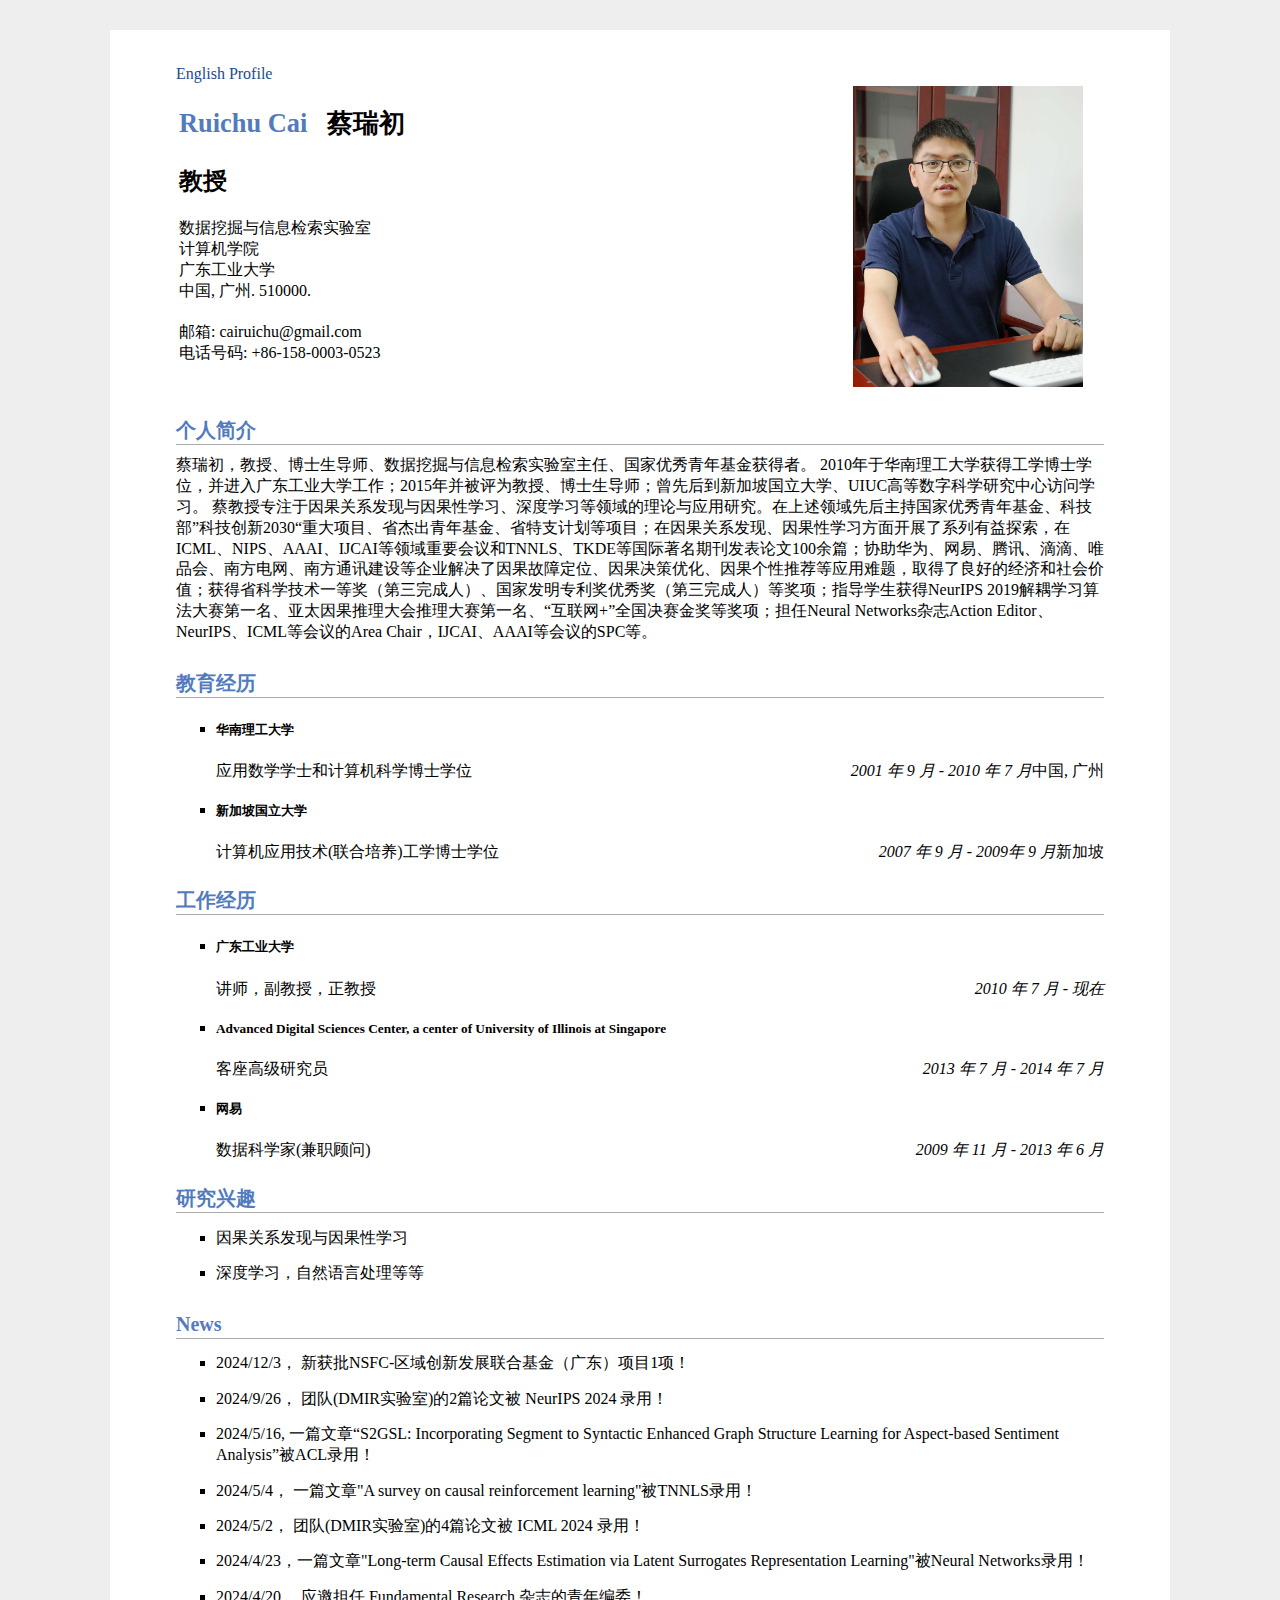
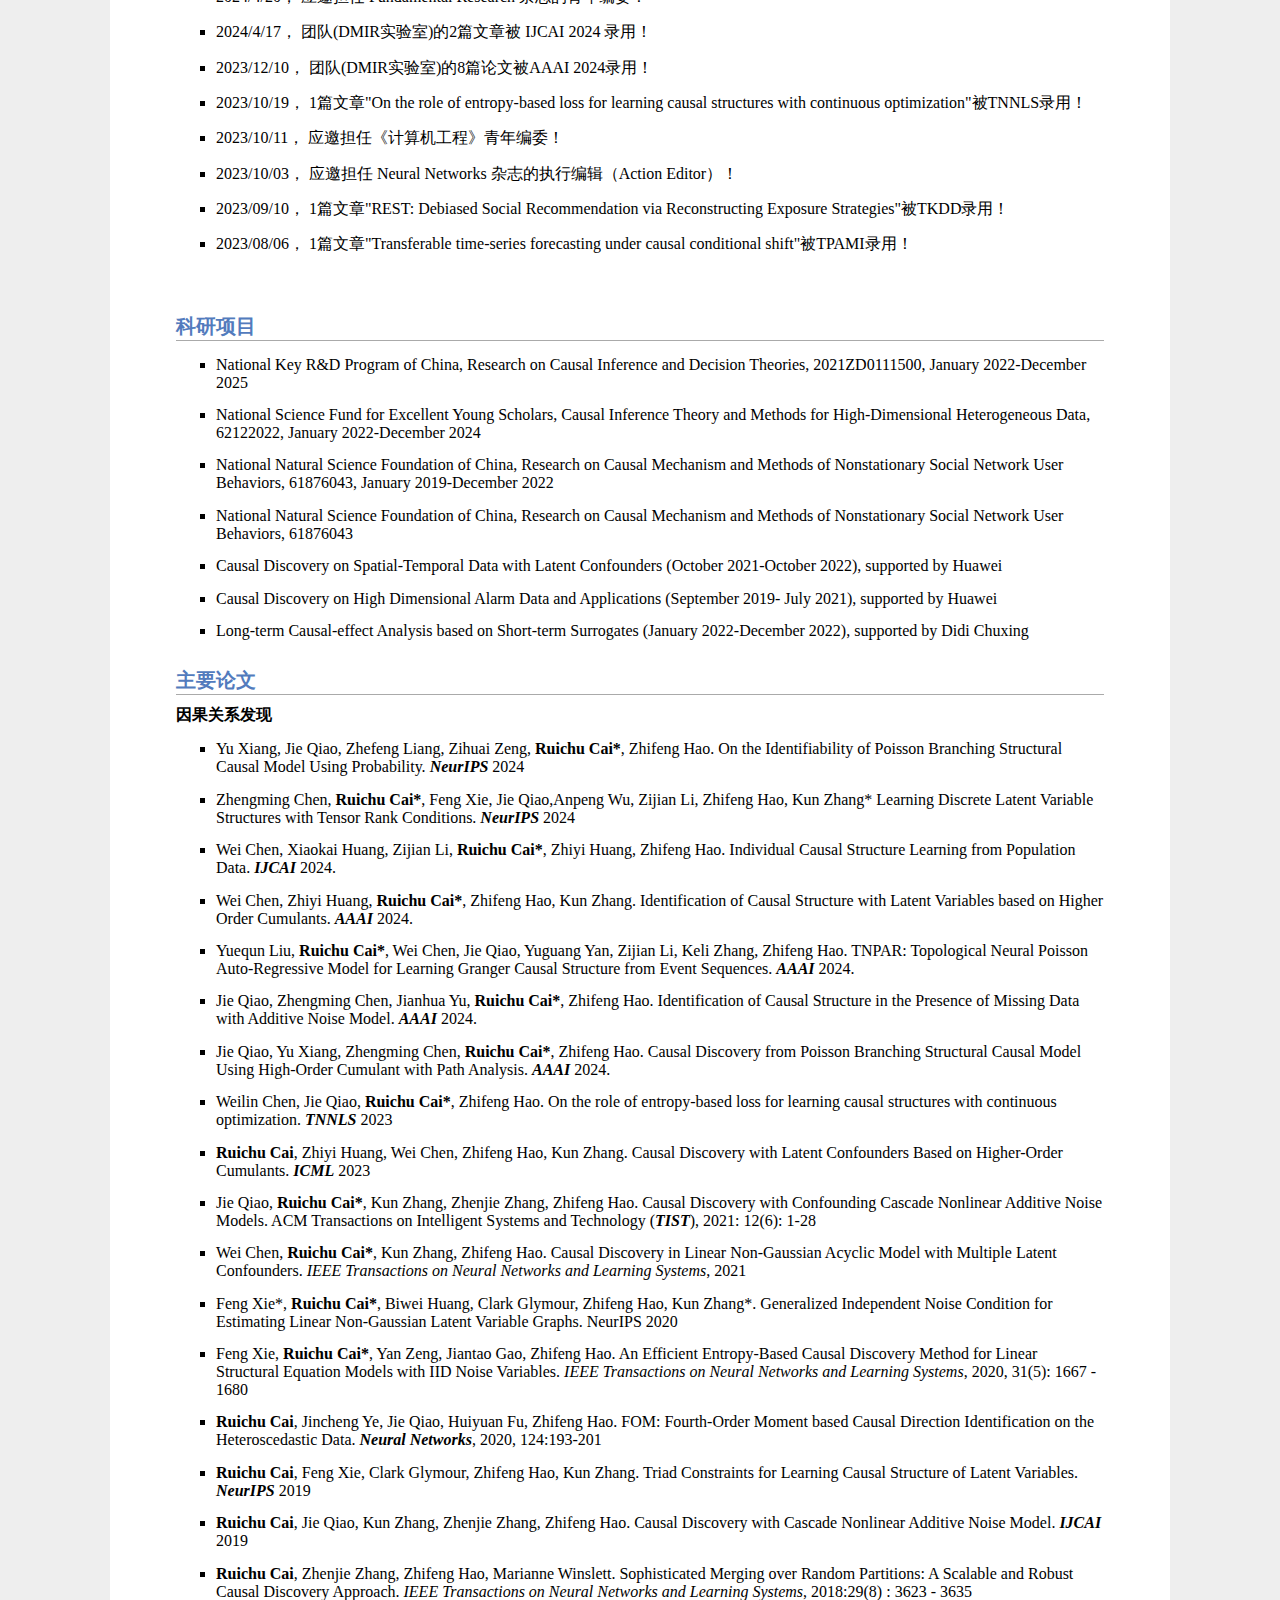
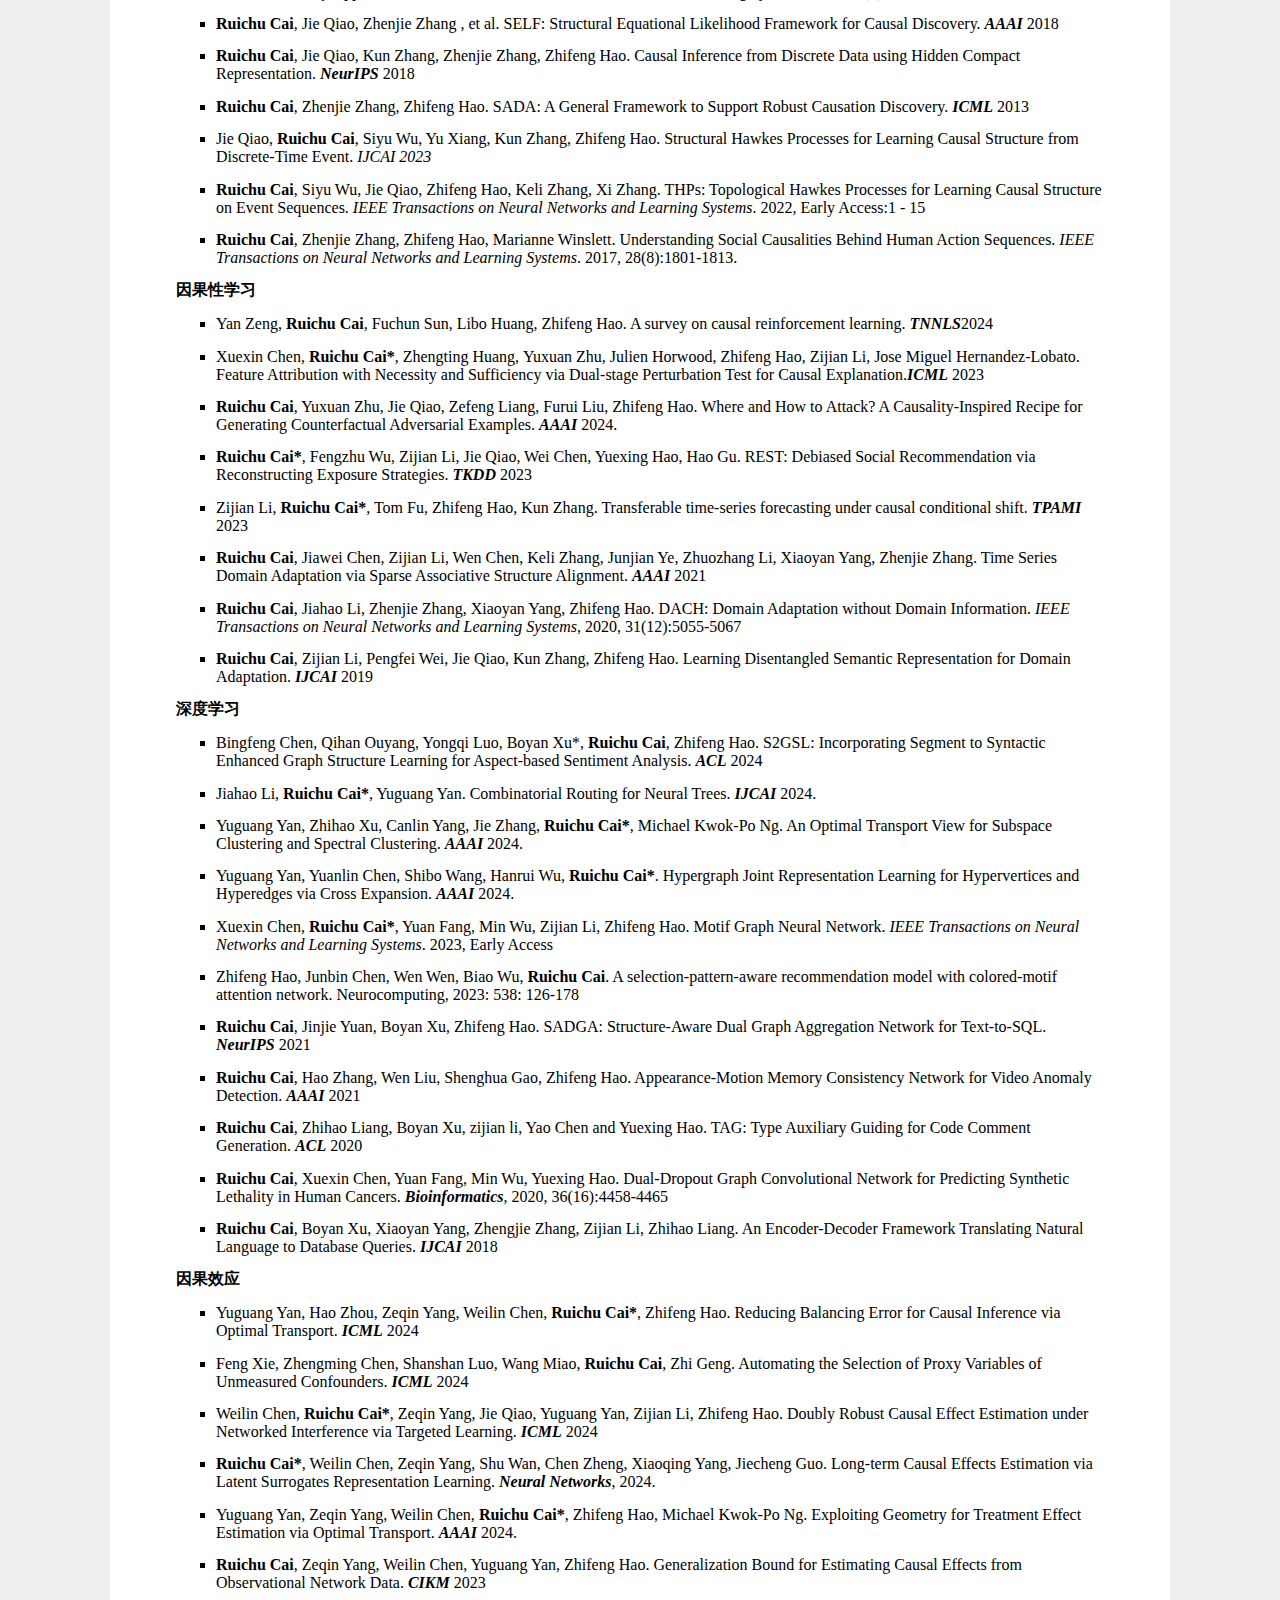
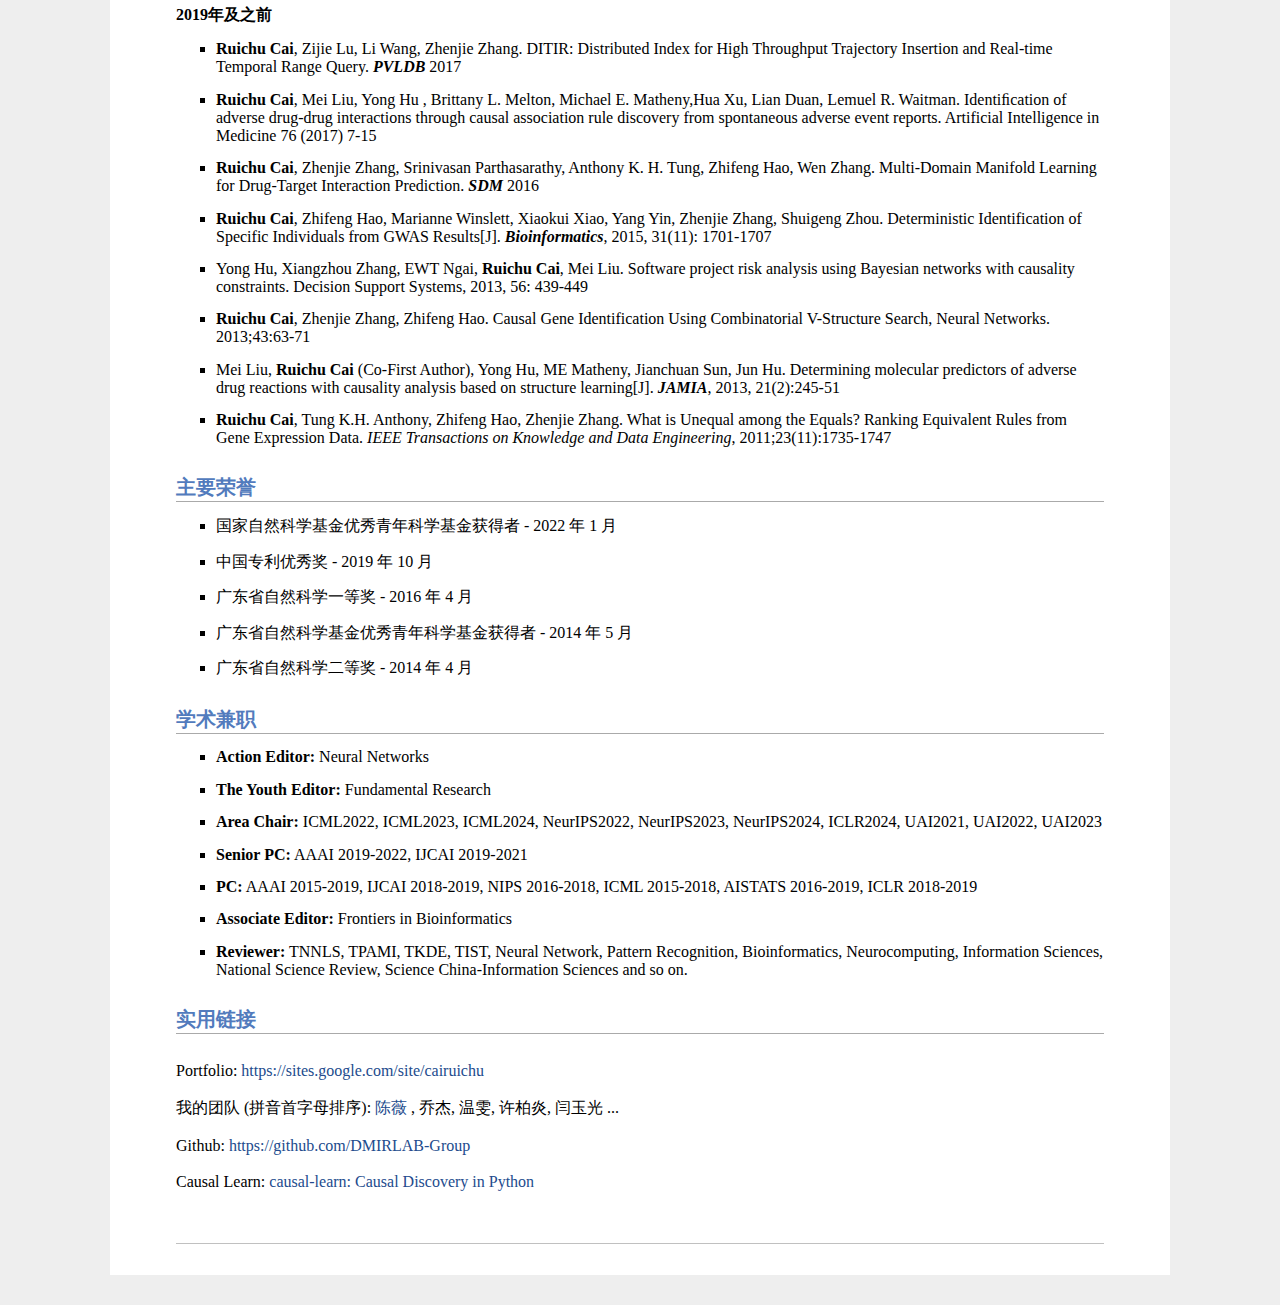
==== zh-cn/index.html @ ae03b192 "Update index.html" ====
<meta name="description" content="Ruichu Cai&#39;s home page">
<link rel="stylesheet" href="/css/jemdoc.css" type="text/css">
<link rel="shortcut icon" href="/images/gdut.png">
<title>Ruichu Cai's Homepage @ GuangDong University of Technology</title>

<body> 
<div id="layout-content" style="margin-top:25px">
    <a href="/">English Profile</a>

<table>
    <tbody>
        <tr>
            <td width="670">
                <div id="toptitle">
<!--                     <h1>Ruichu Cai &nbsp; <img src="/images/crc_chinesename.png" height="35px" style="margin-bottom:-5px" alt=''></h1> -->
			<h1>Ruichu Cai &nbsp; <span style="color:#000000">蔡瑞初</span></h1>
                </div>
                <p>
                    <FONT size=5 face="宋体"><b>教授</b></FONT><br>
                    <br>
                    数据挖掘与信息检索实验室<br>
                    计算机学院<br>
                    广东工业大学 <br>
                    中国, 广州. 510000.<br>
                    <br>
                    邮箱: cairuichu@gmail.com
                    <br>
                    电话号码: +86-158-0003-0523
                </p>
            </td>
            <td>
                <img src="/images/crc_photo.jpg" border="0" width="230">
            </td>
        </tr>
    </tbody>
</table>


<h2>个人简介</h2>
<p>
    <!--我是<a href="https://www.gdut.edu.cn/">广东工业大学</a>计算机学院的教授和<a href="https://dmir.gdut.edu.cn/">数据挖掘与信息检索实验室</a>的主任。我分别于2005年和2010年在<a href="https://www.scut.edu.cn/">华南理工大学</a>获得应用数学学士学位和计算机科学博士学位。我的研究兴趣涵盖各种主题，包括因果关系、深度学习及其应用。我是国家科学基金优秀青年学者、广东省自然科学奖等奖项的获得者。担任2022年ICML的领域主席，2019-2022年AAAI的高级PC，2019-2022年IJCAI的高级PC等等。我现在是<a href="https://www.acm.org/">ACM</a>和<a href="https://www.ccf.org.cn/">CCF</a>的会员，也是<a href="http://www.ieee.org/">IEEE</a>的高级会员。-->
蔡瑞初，教授、博士生导师、数据挖掘与信息检索实验室主任、国家优秀青年基金获得者。

2010年于华南理工大学获得工学博士学位，并进入广东工业大学工作；2015年并被评为教授、博士生导师；曾先后到新加坡国立大学、UIUC高等数字科学研究中心访问学习。

蔡教授专注于因果关系发现与因果性学习、深度学习等领域的理论与应用研究。在上述领域先后主持国家优秀青年基金、科技部”科技创新2030“重大项目、省杰出青年基金、省特支计划等项目；在因果关系发现、因果性学习方面开展了系列有益探索，在ICML、NIPS、AAAI、IJCAI等领域重要会议和TNNLS、TKDE等国际著名期刊发表论文100余篇；协助华为、网易、腾讯、滴滴、唯品会、南方电网、南方通讯建设等企业解决了因果故障定位、因果决策优化、因果个性推荐等应用难题，取得了良好的经济和社会价值；获得省科学技术一等奖（第三完成人）、国家发明专利奖优秀奖（第三完成人）等奖项；指导学生获得NeurIPS 2019解耦学习算法大赛第一名、亚太因果推理大会推理大赛第一名、“互联网+”全国决赛金奖等奖项；担任Neural Networks杂志Action Editor、NeurIPS、ICML等会议的Area Chair，IJCAI、AAAI等会议的SPC等。
    <!-- I am a Professor in the School of Computer and the director of the <a href="https://dmir.gdut.edu.cn/">Data mining and Information Retrieval Laboratory</a>, <a href="https://www.gdut.edu.cn/">Guangdong University of Technology</a>.
    I received my B.S. degree in Applied Mathematics and Ph.D. degree in Computer Science from <a href="https://www.scut.edu.cn/">South China University of Technology</a> in 2005 and 2010, respectively.
    My research interests cover various topics, including causality, deep learning, and their applications.
    I am a recipient of the National Science Fund for Excellent Young Scholars, Natural Science Award of Guangdong, and so on awards.
    I am served as the area chair of ICML 2022, senior PC for AAAI 2019-2022, IJCAI 2019-2022, and so on.
    I am now a member of <a href="https://www.acm.org/">ACM</a> and <a href="https://www.ccf.org.cn/">CCF</a>, and a senior member of <a href="http://www.ieee.org/">IEEE</a>. -->

</p>

<h2>教育经历</h2>

<ul>
    <li>
	    <h5>华南理工大学</h5>
<!--         <span style="float:left;text-align:left"><strong>华南理工大学</strong></span> -->
      
	<span style="float:right;text-align:right">中国, 广州</span>
    </li>
    <li style="list-style:none;">
	     
        <span style="float:left; text-align:left">应用数学学士和计算机科学博士学位</span>
        <span style="float:right;text-align:right"><i>2001 年 9 月 - 2010 年 7 月</i></span>
   </li>
    <br>
    <li>
	    <h5>新加坡国立大学</h5>
<!--         <span style="float:left; text-align:left"><strong>新加坡国立大学</strong></span> -->
        <span style="float:right;text-align:right">新加坡</span>
    </li>
    <li style="list-style:none;">
        <span style="float:left; text-align:left">计算机应用技术(联合培养)工学博士学位</span>
        <span style="float:right;text-align:right"><i> 2007 年 9 月 - 2009年 9 月</i></span>
    </li>

</ul>
<br>

<h2>工作经历</h2>
<ul>
	<li><h5>
		广东工业大学
	</h5>
		</li>
<!-- 	 <li>
        <div style="float:left;text-align:left"><strong>广东工业大学</strong></div>

    </li> -->
    <li style="list-style:none;">
        <span style="float:left; text-align:left">讲师，副教授，正教授</span>
        <span style="float:right;text-align:right"><i>2010 年 7 月 - 现在</i></span>
    </li>
    <br>
	<li>
	<h5>Advanced Digital Sciences Center, a center of University of Illinois at Singapore</h5>
		</li>
<!--     <li>
        <div style="float:left" ><strong>Advanced Digital Sciences Center, a center of University of Illinois at Singapore</strong></div>
	

    </li> -->
    <li style="list-style:none;">
        <span style="float:left; text-align:left">客座高级研究员</span>
        <span style="float:right;text-align:right"><i>2013 年 7 月 - 2014 年 7 月</i></span>
    </li>
    <br>
	<li>
	<h5>网易</h5>
		</li>
<!--     <li>
        <div style="float:left; text-align:left"><strong>网易</strong></div>

    </li> -->
    <li style="list-style:none;">
        <span style="float:left; text-align:left">数据科学家(兼职顾问)</span>
        <span style="float:right;text-align:right"><i> 2009 年 11 月 - 2013 年 6 月</i></span>
    </li>

</ul>
<br>
<h2>研究兴趣</h2>
<ul>
	<li>
        因果关系发现与因果性学习
    </li>
	<li>
        深度学习，自然语言处理等等
    </li>

</ul>

<h2>News</h2>
	<ul>
	<li>
	2024/12/3， 新获批NSFC-区域创新发展联合基金（广东）项目1项！	
	</li>
	<li>
	2024/9/26， 团队(DMIR实验室)的2篇论文被 NeurIPS 2024 录用！
	</li>
	<li>
	2024/5/16, 一篇文章“S2GSL: Incorporating Segment to Syntactic Enhanced Graph Structure Learning for Aspect-based Sentiment Analysis”被ACL录用！
	</li>
	<li>
	2024/5/4， 一篇文章"A survey on causal reinforcement learning"被TNNLS录用！
	</li>
	<li>
	2024/5/2， 团队(DMIR实验室)的4篇论文被 ICML 2024 录用！
	</li>
	<li>
	2024/4/23，一篇文章"Long-term Causal Effects Estimation via Latent Surrogates Representation Learning"被Neural Networks录用！	
	</li>
	<li>
	2024/4/20， 应邀担任 Fundamental Research 杂志的青年编委！	
	</li>
	<li>
	2024/4/17， 团队(DMIR实验室)的2篇文章被 IJCAI 2024 录用！	
	</li>
	<li>
	2023/12/10， 团队(DMIR实验室)的8篇论文被AAAI 2024录用！
	</li>
		<li>
	2023/10/19， 1篇文章"On the role of entropy-based loss for learning causal structures with continuous optimization"被TNNLS录用！
	</li>
		<li>
	2023/10/11， 应邀担任《计算机工程》青年编委！
	 </li>
	<li>
	2023/10/03， 应邀担任 Neural Networks 杂志的执行编辑（Action Editor）！
	 </li>
	<li>
	2023/09/10， 1篇文章"REST: Debiased Social Recommendation via Reconstructing Exposure Strategies"被TKDD录用！
	</li>
	 <li>
        2023/08/06， 1篇文章"Transferable time-series forecasting under causal conditional shift"被TPAMI录用！
	</li>
       
</ul>
	<br/>

<h2>科研项目</h2>
<ul>
    <li>
        National Key R&D Program of China, Research on Causal Inference and Decision Theories, 2021ZD0111500, January 2022-December 2025
    </li>
    <li>
        National Science Fund for Excellent Young Scholars, Causal Inference Theory and Methods for High-Dimensional Heterogeneous Data, 62122022, January 2022-December 2024
    </li>
    <li>
        National Natural Science Foundation of China, Research on Causal Mechanism and Methods of Nonstationary Social Network User Behaviors, 61876043, January 2019-December 2022

    </li>
    <li>
        National Natural Science Foundation of China, Research on Causal Mechanism and Methods of Nonstationary Social Network User Behaviors, 61876043
    </li>
    <li>
        Causal Discovery on Spatial-Temporal Data with Latent Confounders (October 2021-October 2022), supported by Huawei
    </li>
    <li>
        Causal Discovery on High Dimensional Alarm Data and Applications (September 2019- July 2021), supported by Huawei
    </li>
    <li>
        Long-term Causal-effect Analysis based on Short-term Surrogates (January 2022-December 2022), supported by Didi Chuxing
    </li>
</ul>



<h2>主要论文<small></small></h2>

<font size="3"><b>因果关系发现</b></font>

<ul>
	<li>
	Yu Xiang, Jie Qiao, Zhefeng Liang, Zihuai Zeng, <b>Ruichu Cai*</b>, Zhifeng Hao. On the Identifiability of Poisson Branching Structural Causal Model Using Probability.  <i><b>NeurIPS</b></i> 2024
	</li>
	<li>
	Zhengming Chen, <b>Ruichu Cai*</b>, Feng Xie, Jie Qiao,Anpeng Wu, Zijian Li, Zhifeng Hao, Kun Zhang* Learning Discrete Latent Variable Structures with Tensor Rank Conditions. <i><b>NeurIPS</b></i> 2024
	</li>
	<li>
	Wei Chen, Xiaokai Huang, Zijian Li, <b>Ruichu Cai*</b>, Zhiyi Huang, Zhifeng Hao. Individual Causal Structure Learning from Population Data. <i><b>IJCAI</b></i> 2024. 
	</li>
	<li>
	Wei Chen, Zhiyi Huang, <b>Ruichu Cai*</b>, Zhifeng Hao, Kun Zhang. Identification of Causal Structure with Latent Variables based on Higher Order Cumulants. <i><b>AAAI</b></i> 2024. 
	</li>
	<li>
	Yuequn Liu, <b>Ruichu Cai*</b>, Wei Chen, Jie Qiao, Yuguang Yan, Zijian Li, Keli Zhang, Zhifeng Hao. TNPAR: Topological Neural Poisson Auto-Regressive Model for Learning Granger Causal Structure from Event Sequences. <i><b>AAAI</b></i> 2024.
	</li>
	<li>
	Jie Qiao, Zhengming Chen, Jianhua Yu, <b>Ruichu Cai*</b>, Zhifeng Hao. Identification of Causal Structure in the Presence of Missing Data with Additive Noise Model. <i><b>AAAI</b></i> 2024. 
	</li>
	<li>
	Jie Qiao, Yu Xiang, Zhengming Chen, <b>Ruichu Cai*</b>, Zhifeng Hao. Causal Discovery from Poisson Branching Structural Causal Model Using High-Order Cumulant with Path Analysis. <i><b>AAAI</b></i> 2024. 
	</li>
	<li>
	Weilin Chen, Jie Qiao, <b>Ruichu Cai*</b>, Zhifeng Hao. On the role of entropy-based loss for learning causal structures with continuous optimization. <i><b>TNNLS</b></i> 2023
	</li>
   <li>
	<b>Ruichu Cai</b>, Zhiyi Huang, Wei Chen, Zhifeng Hao, Kun Zhang. Causal Discovery with Latent Confounders Based on Higher-Order Cumulants. <i><b>ICML</b></i> 2023
    </li>
    <li>
        Jie Qiao, <b>Ruichu Cai*</b>, Kun Zhang, Zhenjie Zhang, Zhifeng Hao. Causal Discovery with Confounding Cascade Nonlinear Additive Noise Models. ACM Transactions on Intelligent Systems and Technology (<i><b>TIST</b></i>), 2021: 12(6): 1-28
    </li>
    <li>
        Wei Chen, <b>Ruichu Cai*</b>, Kun Zhang, Zhifeng Hao. Causal Discovery in Linear Non-Gaussian Acyclic Model with Multiple Latent Confounders. <i>IEEE Transactions on Neural Networks and Learning Systems</i>, 2021
    </li>
	<li>
		Feng Xie*, <b>Ruichu Cai*</b>, Biwei Huang, Clark Glymour, Zhifeng Hao, Kun Zhang*. Generalized Independent Noise Condition for Estimating Linear Non-Gaussian Latent Variable Graphs. NeurIPS 2020

	</li>
    <li>
        Feng Xie, <b>Ruichu Cai*</b>, Yan Zeng, Jiantao Gao, Zhifeng Hao. An Efficient Entropy-Based Causal Discovery Method for Linear Structural Equation Models with IID Noise Variables. <i>IEEE Transactions on Neural Networks and Learning Systems</i>, 2020, 31(5): 1667 - 1680
    </li>
    <li>
        <b>Ruichu Cai</b>, Jincheng Ye, Jie Qiao, Huiyuan Fu, Zhifeng Hao. FOM: Fourth-Order Moment based Causal Direction Identification on the Heteroscedastic Data. <i><b>Neural Networks</b></i>, 2020, 124:193-201
    </li>
    <li>
        <b>Ruichu Cai</b>, Feng Xie, Clark Glymour, Zhifeng Hao, Kun Zhang. Triad Constraints for Learning Causal Structure of Latent Variables. <i><b>NeurIPS</b></i> 2019
    </li>
    <li>
        <b>Ruichu Cai</b>, Jie Qiao, Kun Zhang, Zhenjie Zhang, Zhifeng Hao. Causal Discovery with Cascade Nonlinear Additive Noise Model. <i><b>IJCAI</b></i> 2019
    </li>
    <li>
        <b>Ruichu Cai</b>, Zhenjie Zhang, Zhifeng Hao, Marianne Winslett. Sophisticated Merging over Random Partitions: A Scalable and Robust Causal Discovery Approach. <i>IEEE Transactions on Neural Networks and Learning Systems</i>, 2018:29(8) : 3623 - 3635
    </li>
    <li>
        <b>Ruichu Cai</b>, Jie Qiao, Zhenjie Zhang , et al. SELF: Structural Equational Likelihood Framework for Causal Discovery. <i><b>AAAI</b></i> 2018
    </li>
    <li>
        <b>Ruichu Cai</b>, Jie Qiao, Kun Zhang, Zhenjie Zhang, Zhifeng Hao. Causal Inference from Discrete Data using Hidden Compact Representation. <i><b>NeurIPS</b></i> 2018
    </li>
    <li>
        <b>Ruichu Cai</b>, Zhenjie Zhang, Zhifeng Hao. SADA: A General Framework to Support Robust Causation Discovery. <i><b>ICML</b></i> 2013
    </li>
</ul>

	<ul>
    <li>
	Jie Qiao, <b>Ruichu Cai</b>, Siyu Wu, Yu Xiang, Kun Zhang, Zhifeng Hao. Structural Hawkes Processes for Learning Causal Structure from Discrete-Time Event. <i>IJCAI 2023</i>
    </li>    
    <li>
	<b>Ruichu Cai</b>, Siyu Wu, Jie Qiao, Zhifeng Hao, Keli Zhang, Xi Zhang. THPs: Topological Hawkes Processes for Learning Causal Structure on Event Sequences. <i>IEEE Transactions on Neural Networks and Learning Systems</i>. 2022, Early Access:1 - 15
    </li>
    <li>
        <b>Ruichu Cai</b>, Zhenjie Zhang, Zhifeng Hao, Marianne Winslett. Understanding Social Causalities Behind Human Action Sequences. <i>IEEE Transactions on Neural Networks and Learning Systems</i>. 2017, 28(8):1801-1813.
    </li>
</ul>

<font size="3"><b>因果性学习</b></font>

<ul>
	<li>
	Yan Zeng, <b>Ruichu Cai</b>, Fuchun Sun, Libo Huang, Zhifeng Hao. A survey on causal reinforcement learning. <i><b>TNNLS</b></i>2024
</li>
<li>
	Xuexin Chen, <b>Ruichu Cai*</b>, Zhengting Huang, Yuxuan Zhu, Julien Horwood, Zhifeng Hao, Zijian Li, Jose Miguel Hernandez-Lobato. Feature Attribution with Necessity and Sufficiency via Dual-stage Perturbation Test for Causal Explanation.<i><b>ICML</b></i> 2023
</li>
<li>
	<b>Ruichu Cai</b>, Yuxuan Zhu, Jie Qiao, Zefeng Liang, Furui Liu, Zhifeng Hao.  Where and How to Attack? A Causality-Inspired Recipe for Generating Counterfactual Adversarial Examples. <i><b>AAAI</b></i> 2024. 
</li>
<li>
	<b>Ruichu Cai*</b>, Fengzhu Wu, Zijian Li, Jie Qiao, Wei Chen, Yuexing Hao, Hao Gu. REST: Debiased Social Recommendation via Reconstructing Exposure Strategies. <i><b>TKDD</b></i> 2023
</li>
	<li>
        Zijian Li, <b>Ruichu Cai*</b>, Tom Fu, Zhifeng Hao, Kun Zhang. Transferable time-series forecasting under causal conditional shift. <i><b>TPAMI</b></i> 2023
    </li>
    <li>
        <b>Ruichu Cai</b>, Jiawei Chen, Zijian Li, Wen Chen, Keli Zhang, Junjian Ye, Zhuozhang Li, Xiaoyan Yang, Zhenjie Zhang. Time Series Domain Adaptation via Sparse Associative Structure Alignment. <i><b>AAAI</b></i> 2021
    </li>
	<li>
	<b>Ruichu Cai</b>, Jiahao Li, Zhenjie Zhang, Xiaoyan Yang, Zhifeng Hao. DACH: Domain Adaptation without Domain Information. <i>IEEE Transactions on Neural Networks and Learning Systems</i>, 2020, 31(12):5055-5067
	</li>
    <li>
        <b>Ruichu Cai</b>, Zijian Li, Pengfei Wei, Jie Qiao, Kun Zhang, Zhifeng Hao. Learning Disentangled Semantic Representation for Domain Adaptation. <i><b>IJCAI</b></i> 2019
    </li>
</ul>



<font size="3"><b>深度学习</b></font>

<ul>
<li>
	Bingfeng Chen, Qihan Ouyang, Yongqi Luo, Boyan Xu*, <b>Ruichu Cai</b>, Zhifeng Hao. S2GSL: Incorporating Segment to Syntactic Enhanced Graph Structure Learning for Aspect-based Sentiment Analysis. <i><b>ACL</b></i> 2024
</li>
<li>
	Jiahao Li, <b>Ruichu Cai*</b>, Yuguang Yan. Combinatorial Routing for Neural Trees. <i><b>IJCAI</b></i> 2024.
</li>
<li>
	Yuguang Yan, Zhihao Xu, Canlin Yang, Jie Zhang, <b>Ruichu Cai*</b>, Michael Kwok-Po Ng. An Optimal Transport View for Subspace Clustering and Spectral Clustering. <i><b>AAAI</b></i> 2024. 
</li>
<li>
	Yuguang Yan, Yuanlin Chen, Shibo Wang, Hanrui Wu, <b>Ruichu Cai*</b>. Hypergraph Joint Representation Learning for Hypervertices and Hyperedges via Cross Expansion. <i><b>AAAI</b></i> 2024. 
</li>
	<li>
	Xuexin Chen, <b>Ruichu Cai*</b>, Yuan Fang, Min Wu, Zijian Li, Zhifeng Hao. Motif Graph Neural Network. <i>IEEE Transactions on Neural Networks and Learning Systems</i>. 2023, Early Access	
	 </li>

	<li>
	Zhifeng Hao, Junbin Chen, Wen Wen, Biao Wu, <b>Ruichu Cai</b>. A selection-pattern-aware recommendation model with colored-motif attention network. Neurocomputing, 2023: 538: 126-178	
	 </li>
    <li>
        <b>Ruichu Cai</b>, Jinjie Yuan, Boyan Xu, Zhifeng Hao. SADGA: Structure-Aware Dual Graph Aggregation Network for Text-to-SQL. <i><b>NeurIPS</b></i> 2021
    </li>
    <li>
        <b>Ruichu Cai</b>, Hao Zhang, Wen Liu, Shenghua Gao, Zhifeng Hao. Appearance-Motion Memory Consistency Network for Video Anomaly Detection. <i><b>AAAI</b></i> 2021
    </li>
    <li>
        <b>Ruichu Cai</b>, Zhihao Liang, Boyan Xu, zijian li, Yao Chen and Yuexing Hao. TAG: Type Auxiliary Guiding for Code Comment Generation. <i><b>ACL</b></i> 2020
   </li>
   <li>
        <b>Ruichu Cai</b>, Xuexin Chen, Yuan Fang, Min Wu, Yuexing Hao. Dual-Dropout Graph Convolutional Network for Predicting Synthetic Lethality in Human Cancers. <i><b>Bioinformatics</b></i>, 2020, 36(16):4458-4465
    </li>
    <li>
        <b>Ruichu Cai</b>, Boyan Xu, Xiaoyan Yang, Zhengjie Zhang, Zijian Li, Zhihao Liang. An Encoder-Decoder Framework Translating Natural Language to Database Queries. <i><b>IJCAI</b></i> 2018
    </li>
</ul>

<font size="3"><b>因果效应</b></font>
<ul>
	<li>
	Yuguang Yan, Hao Zhou, Zeqin Yang, Weilin Chen, <b>Ruichu Cai*</b>, Zhifeng Hao. Reducing Balancing Error for Causal Inference via Optimal Transport. <i><b>ICML</b></i> 2024
	</li>
	<li>
	Feng Xie, Zhengming Chen, Shanshan Luo, Wang Miao, <b>Ruichu Cai</b>, Zhi Geng. Automating the Selection of Proxy Variables of Unmeasured Confounders. <i><b>ICML</b></i> 2024
	</li>
	<li>
	Weilin Chen, <b>Ruichu Cai*</b>, Zeqin Yang, Jie Qiao, Yuguang Yan, Zijian Li, Zhifeng Hao. Doubly Robust Causal Effect Estimation under Networked Interference via Targeted Learning. <i><b>ICML</b></i> 2024
	</li>
	<li>
<b>Ruichu Cai*</b>, Weilin Chen, Zeqin Yang, Shu Wan, Chen Zheng, Xiaoqing Yang, Jiecheng Guo. Long-term Causal Effects Estimation via Latent Surrogates Representation Learning. <i><b>Neural Networks</b></i>, 2024.
</li>
	<li>
	Yuguang Yan, Zeqin Yang, Weilin Chen, <b>Ruichu Cai*</b>, Zhifeng Hao, Michael Kwok-Po Ng. Exploiting Geometry for Treatment Effect Estimation via Optimal Transport. <i><b>AAAI</b></i> 2024. 
	</li>
	<li>
	<b>Ruichu Cai</b>, Zeqin Yang, Weilin Chen, Yuguang Yan, Zhifeng Hao. Generalization Bound for Estimating Causal Effects from Observational Network Data. <i><b>CIKM</b></i> 2023
	</li>
</ul>



<font size="3"><b>2019年及之前</b></font>
<ul>
    <li>
        <b>Ruichu Cai</b>, Zijie Lu, Li Wang, Zhenjie Zhang. DITIR: Distributed Index for High Throughput Trajectory Insertion and Real-time Temporal Range Query. <i><b>PVLDB</b></i> 2017
    </li>
	<li>
	<b>Ruichu Cai</b>, Mei Liu, Yong Hu , Brittany L. Melton, Michael E. Matheny,Hua Xu, Lian Duan, Lemuel R. Waitman. Identiﬁcation of adverse drug-drug interactions through causal association rule discovery from spontaneous adverse event reports. Artificial Intelligence in Medicine 76 (2017) 7-15
	</li>
    <li>
        <b>Ruichu Cai</b>, Zhenjie Zhang, Srinivasan Parthasarathy, Anthony K. H. Tung, Zhifeng Hao, Wen Zhang. Multi-Domain Manifold Learning for Drug-Target Interaction Prediction. <i><b>SDM</b></i> 2016
    </li>

    <li>
        <b>Ruichu Cai</b>, Zhifeng Hao, Marianne Winslett, Xiaokui Xiao, Yang Yin, Zhenjie Zhang, Shuigeng Zhou. Deterministic Identification of Specific Individuals from GWAS Results[J]. <i><b>Bioinformatics</b></i>, 2015, 31(11): 1701-1707
    </li>
	<li>
	Yong Hu, Xiangzhou Zhang, EWT Ngai, <b>Ruichu Cai</b>, Mei Liu. Software project risk analysis using Bayesian networks with causality constraints. Decision Support Systems, 2013, 56: 439-449
	</li>
	<li>
	<b>Ruichu Cai</b>, Zhenjie Zhang, Zhifeng Hao. Causal Gene Identification Using Combinatorial V-Structure Search, Neural Networks. 2013;43:63-71	
	</li>
	<li>
		Mei Liu, <b>Ruichu Cai</b> (Co-First Author), Yong Hu, ME Matheny, Jianchuan Sun, Jun Hu. Determining molecular predictors of adverse drug reactions with causality analysis based on structure learning[J]. <i><b>JAMIA</b></i>, 2013, 21(2):245-51

	</li>
    <li>
        <b>Ruichu Cai</b>, Tung K.H. Anthony, Zhifeng Hao, Zhenjie Zhang. What is Unequal among the Equals? Ranking Equivalent Rules from Gene Expression Data. <i>IEEE Transactions on Knowledge and Data Engineering</i>, 2011;23(11):1735-1747
    </li>
</ul>




<h2>主要荣誉<small></small></h2>
    <ul>
        <li>
            国家自然科学基金优秀青年科学基金获得者 - 2022 年 1 月
        </li>
        <li>
            中国专利优秀奖 - 2019 年 10 月
        </li>
        <li>
            广东省自然科学一等奖 - 2016 年 4 月
        </li>
        <li>
            广东省自然科学基金优秀青年科学基金获得者 - 2014 年 5 月
        </li>
        <li>
            广东省自然科学二等奖 - 2014 年 4 月
        </li>
    </ul>

<h2>学术兼职<small></small></h2>
    <ul>
	    <li>
            <strong>Action Editor:</strong> Neural Networks
        </li>
	    <li>
            <strong> The Youth Editor:</strong> Fundamental Research
        </li>
        <li>
            <strong>Area Chair:</strong> ICML2022, ICML2023, ICML2024, NeurIPS2022, NeurIPS2023, NeurIPS2024, ICLR2024, UAI2021, UAI2022, UAI2023
        </li>
        <li>
            <strong>Senior PC:</strong> AAAI 2019-2022, IJCAI 2019-2021
        </li>
        <li>
            <strong>PC:</strong> AAAI 2015-2019, IJCAI 2018-2019, NIPS 2016-2018, ICML 2015-2018, AISTATS 2016-2019, ICLR 2018-2019
        </li>
        <li>
            <strong>Associate Editor:</strong> Frontiers in Bioinformatics
        </li>
        <li>
            <strong>Reviewer:</strong> TNNLS, TPAMI, TKDE, TIST, Neural Network, Pattern Recognition, Bioinformatics, Neurocomputing, Information Sciences, National Science Review, Science China-Information Sciences and so on.
        </li>
    </ul>

	<h2>实用链接</h2>
<br>
Portfolio:  <a href="https://sites.google.com/site/cairuichu">https://sites.google.com/site/cairuichu </a>
<br>
<br>
我的团队 (拼音首字母排序):   <a href="https://chenweidelight.github.io/">陈薇 </a>, 乔杰, 温雯, 许柏炎, 闫玉光 ... 
<br>	
<br>
Github: <a href="https://github.com/DMIRLAB-Group">https://github.com/DMIRLAB-Group
</a>
<br>
<br>
Causal Learn: <a href="https://github.com/py-why/causal-learn"> causal-learn: Causal Discovery in Python
</a>
	
	
<div id="footer">
    <div id="footer-text"></div>
</div>

</div>


</body>
---- css/jemdoc.css ----
/* Default css file for jemdoc. */

table#tlayout {
    border: none;
    border-collapse: separate;
    background: white;
}
/*
body {
    background: white;
    padding-bottom: 8px;
    margin: 0;
}
*/
html {
  background-color: #eeeeee;
}

body {
  font-family: Georgia, serif;
  color: #000;
  background-color: #ffffff;
  text-align:left; /* for IE */
  margin-top: 30px;
  margin-bottom: 30px;
  margin-left: auto;
  margin-right: auto;
  padding-left:  50px;
  padding-right: 50px;
  padding-top: 10px;
  padding-bottom: 30px;
  max-width: 960px;
}

#layout-menu {
    background: #f6f6f6;
    border: 1px solid #dddddd;
    padding-top: 0.5em;
    padding-left: 8px;
    padding-right: 8px;
    font-size: 1.0em;
    width: auto;
    white-space: nowrap;
    text-align: left;
    vertical-align: top;
}

#layout-menu td {
    background: #f4f4f4;
    vertical-align: top;
}

#layout-content {
    padding-top: 0.0em;
    padding-left: 1.0em;
    padding-right: 1.0em;
    border: none;
    background: white;
    text-align: left;
    vertical-align: top;
}

#layout-menu a {
    line-height: 1.5em;
    margin-left: 0.5em;
}

tt {
    background: #ffffdd;
}

pre, tt {
    font-size: 90%;
    font-family: monaco, monospace;
}

a, a > tt {
    color: #224b8d;
    text-decoration: none;
}

a:hover {
    border-bottom: 1px gray dotted;
}

#layout-menu a.current:link, #layout-menu a.current:visited {
    color: #022b6d;
    border-bottom: 1px gray solid;
}
#layout-menu a:link, #layout-menu a:visited, #layout-menu a:hover {
    color: #527bbd;
    text-decoration: none;
}
#layout-menu a:hover {
    text-decoration: none;
}

div.menu-category {
    border-bottom: 1px solid gray;
    margin-top: 0.8em;
    padding-top: 0.2em;
    padding-bottom: 0.1em;
    font-weight: bold;
}

div.menu-item {
    padding-left: 16px;
    text-indent: -16px;
}

div#toptitle {
    padding-bottom: 0.2em;
    margin-bottom: 1.5em;
    /*border-bottom: 3px double gray;*/
}

/* Reduce space if we begin the page with a title. */
div#toptitle + h2, div#toptitle + h3 {
    margin-top: 0em;
}

div#subtitle {
    margin-top: 0.0em;
    margin-bottom: 0.0em;
    padding-top: 0em;
    padding-bottom: 0.1em;
}

em {
    font-style: italic;
}

strong {
    font-weight: bold;
}

h4{
    color:#222222;
}

h1, h2, h3 {
    color: #527bbd;
    margin-top: 0.7em;
    margin-bottom: 0.5em;
    padding-bottom: 0.2em;
    line-height: 1.0;
    padding-top: 0.5em;
    border-bottom: 1px solid #aaaaaa;
}

h1 p {
    color: #000000;
}

h1 {
    font-size: 165%;
    padding-bottom: 0.3em;
}

h2 {
    padding-top: 0.8em;
    font-size: 125%;
}

h2 + h3 {
    padding-top: 0.2em;
}

h3 {
    font-size: 110%;
    border-bottom: none;
}

p {
    margin-top: 0.0em;
    margin-bottom: 0.8em;
    padding: 0;
    line-height: 1.3;
}

pre {
    padding: 0;
    margin: 0;
}

div#footer {
    font-size: small;
    border-top: 1px solid #c0c0c0;
    padding-top: 0.1em;
    margin-top: 4.0em;
    color: #c0c0c0;
}

div#footer a {
    color: #80a0b0;
}

div#footer-text {
    float: left;
    padding-bottom: 8px;
}

ul, ol, dl {
    margin-top: 0.2em;
    padding-top: 0;
    margin-bottom: 0.8em;
}

dt {
    margin-top: 0.5em;
    margin-bottom: 0;
}

dl {
    margin-left: 20px;
}

dd {
    color: #222222;
}

dd > *:first-child {
    margin-top: 0;
}

ul {
    list-style-position: outside;
    list-style-type: square;
}

p + ul, p + ol {
    margin-top: -0.5em;
}

li {
    margin-top:0.9em;
}

ol {
    list-style-position: outside;
    list-style-type: decimal;
}

li p, dd p {
    margin-bottom: 0.3em;
}


ol ol {
    list-style-type: lower-alpha;
}

ol ol ol {
    list-style-type: lower-roman;
}

p + div.codeblock {
    margin-top: -0.6em;
}

div.codeblock, div.infoblock {
    margin-right: 0%;
    margin-top: 1.2em;
    margin-bottom: 1.3em;
}

div.blocktitle {
    font-weight: bold;
    color: #cd7b62;
    margin-top: 1.2em;
    margin-bottom: 0.1em;
}

div.blockcontent {
    border: 1px solid silver;
    padding: 0.3em 0.5em;
}

div.infoblock > div.blockcontent {
    background: #ffffee;
}

div.blockcontent p + ul, div.blockcontent p + ol {
    margin-top: 0.4em;
}

div.infoblock p {
    margin-bottom: 0em;
}

div.infoblock li p, div.infoblock dd p {
    margin-bottom: 0.5em;
}

div.infoblock p + p {
    margin-top: 0.8em;
}

div.codeblock > div.blockcontent {
    background: #f6f6f6;
}

span.pycommand {
    color: #000070;
}

span.statement {
    color: #008800;
}
span.builtin {
    color: #000088;
}
span.special {
    color: #990000;
}
span.operator {
    color: #880000;
}
span.error {
    color: #aa0000;
}
span.comment, span.comment > *, span.string, span.string > * {
    color: #606060;
}

@media print {
    #layout-menu { display: none; }
}

#fwtitle {
    margin: 2px;
}

#fwtitle #toptitle {
    padding-left: 0.5em;
    margin-bottom: 0.5em;
}

#layout-content h1:first-child, #layout-content h2:first-child, #layout-content h3:first-child {
    margin-top: -0.7em;
}

div#toptitle h1, #layout-content div#toptitle h1 {
    margin-bottom: 0.0em;
    padding-bottom: 0.1em;
    padding-top: 0;
    margin-top: 0.5em;
    border-bottom: none;
}

img.eq {
    padding: 0;
    padding-left: 0.1em;
    padding-right: 0.1em;
    margin: 0;
}

img.eqwl {
    padding-left: 2em;
    padding-top: 0.6em;
    padding-bottom: 0.2em;
    margin: 0;
}

table + table {
    margin-top: 1em;
}

tr.heading {
    font-weight: bold;
    border-bottom: 2px solid black;
}

img {
    border: none;
}

table.imgtable, table.imgtable td {
    border: none;
    text-align: left;
}
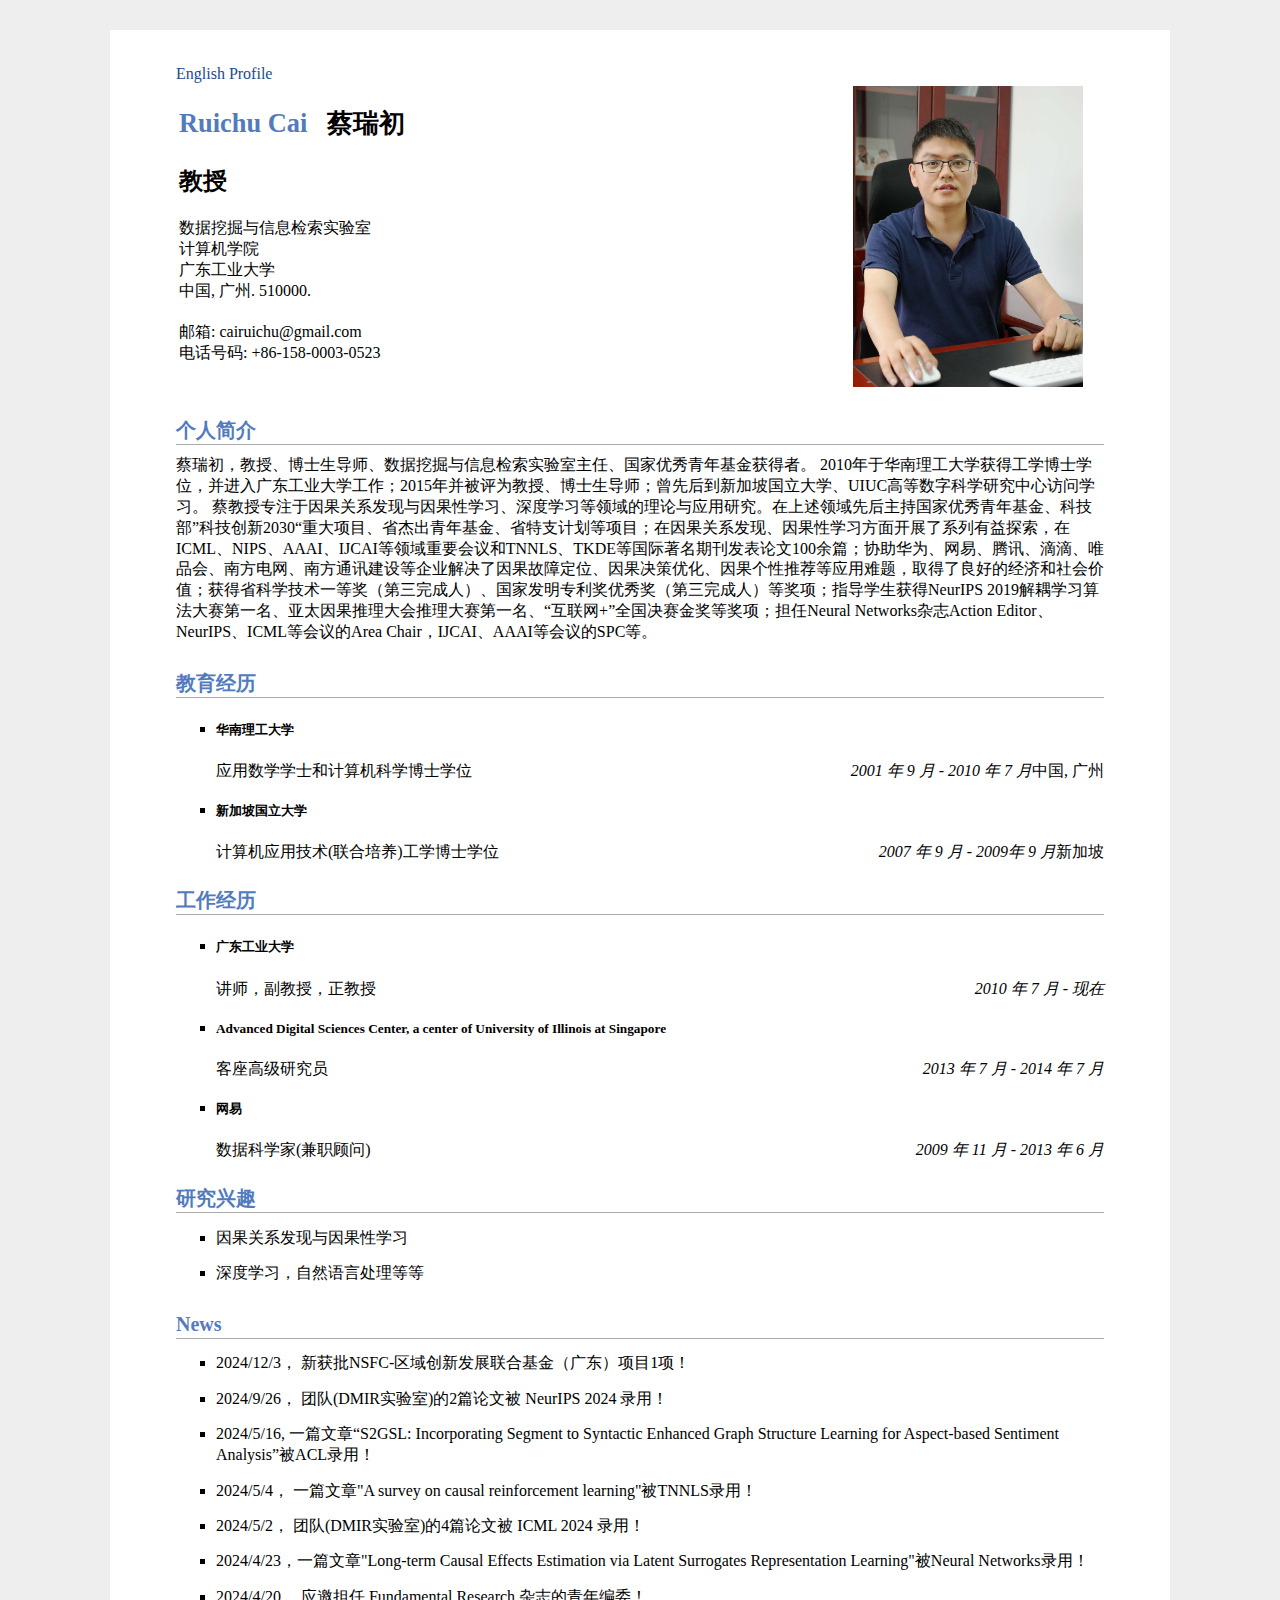
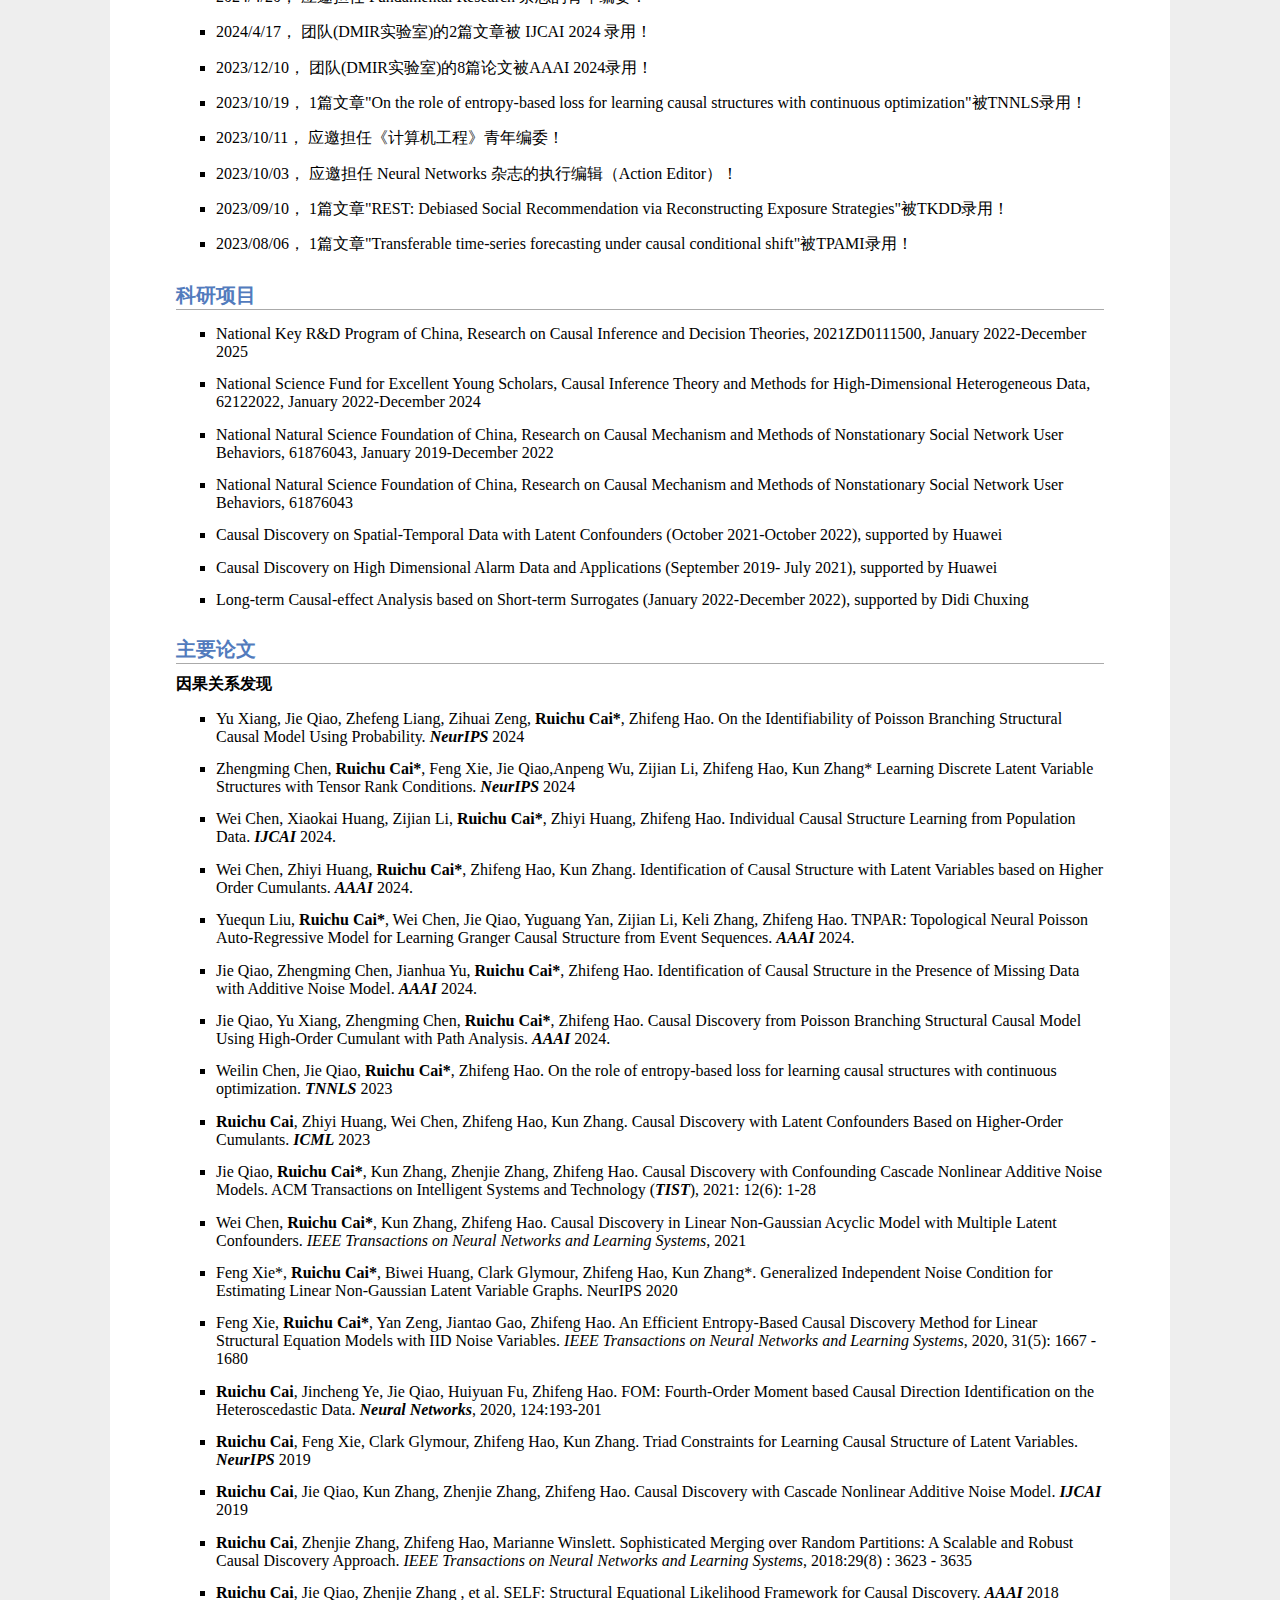
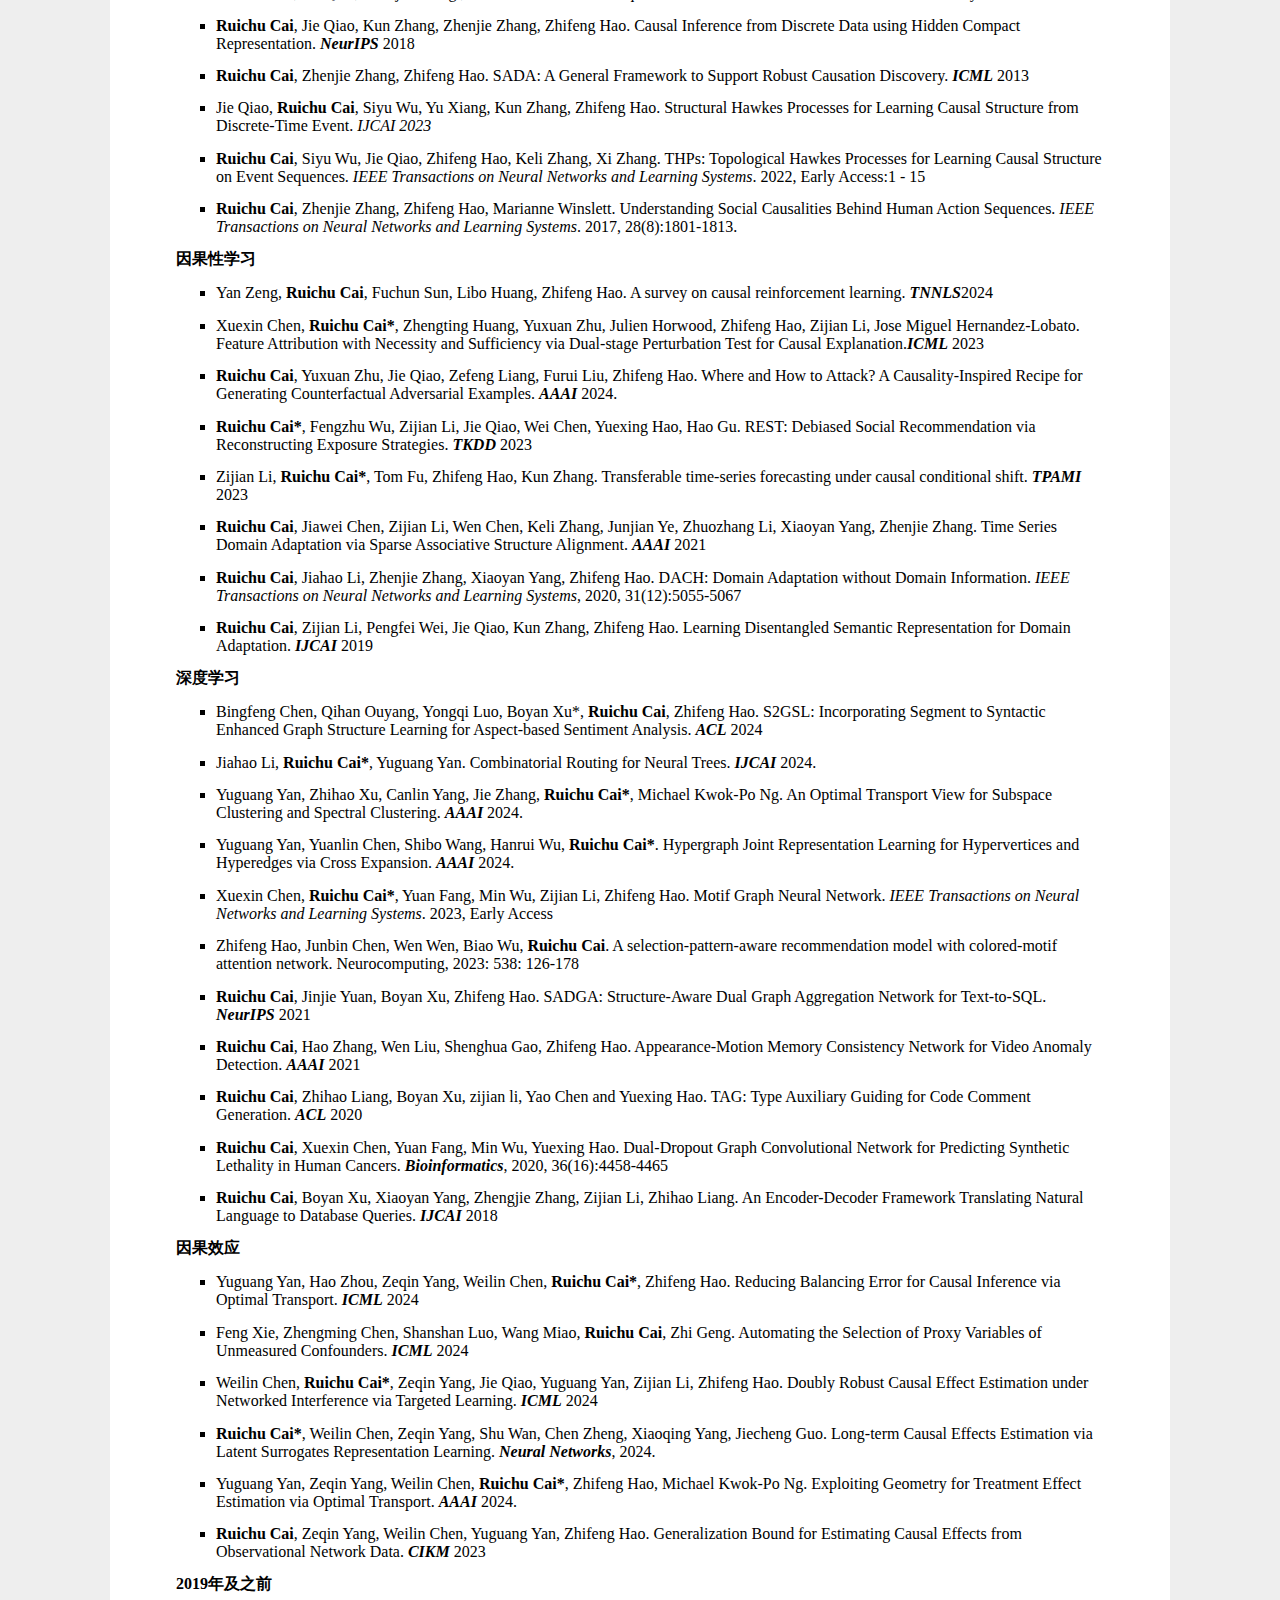
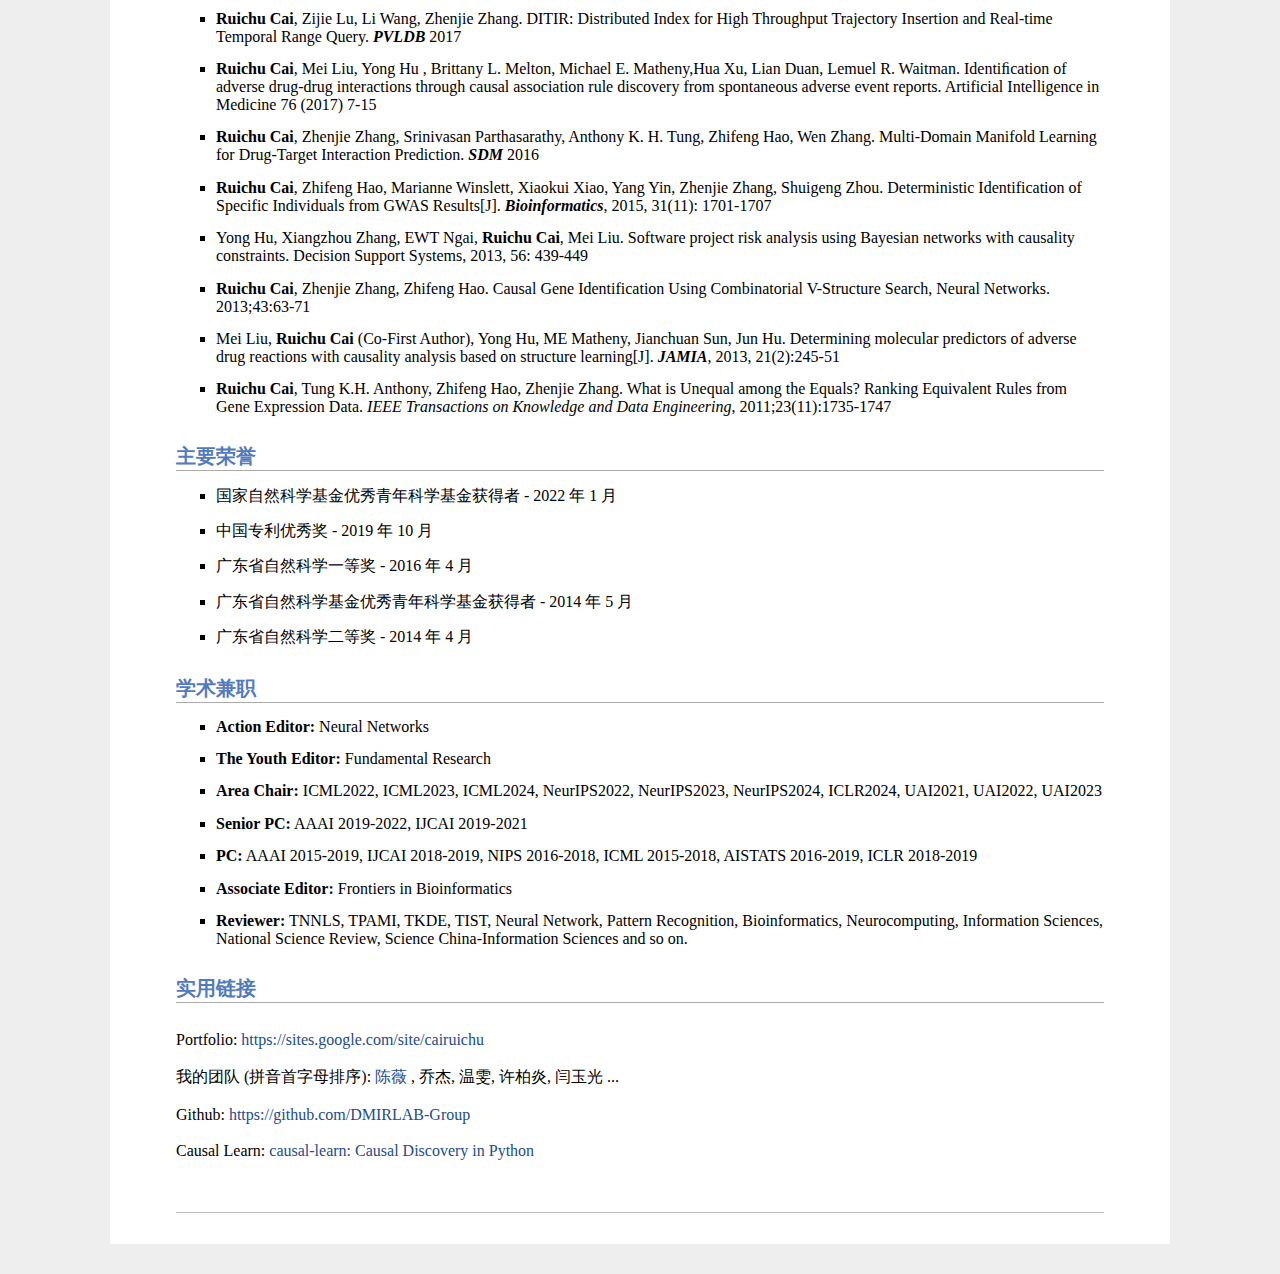
==== commit 46c54f8c: "Update index.html" ====
--- a/zh-cn/index.html
+++ b/zh-cn/index.html
@@ -180,7 +180,6 @@
 	</li>
        
 </ul>
-	<br/>
 
 <h2>科研项目</h2>
 <ul>
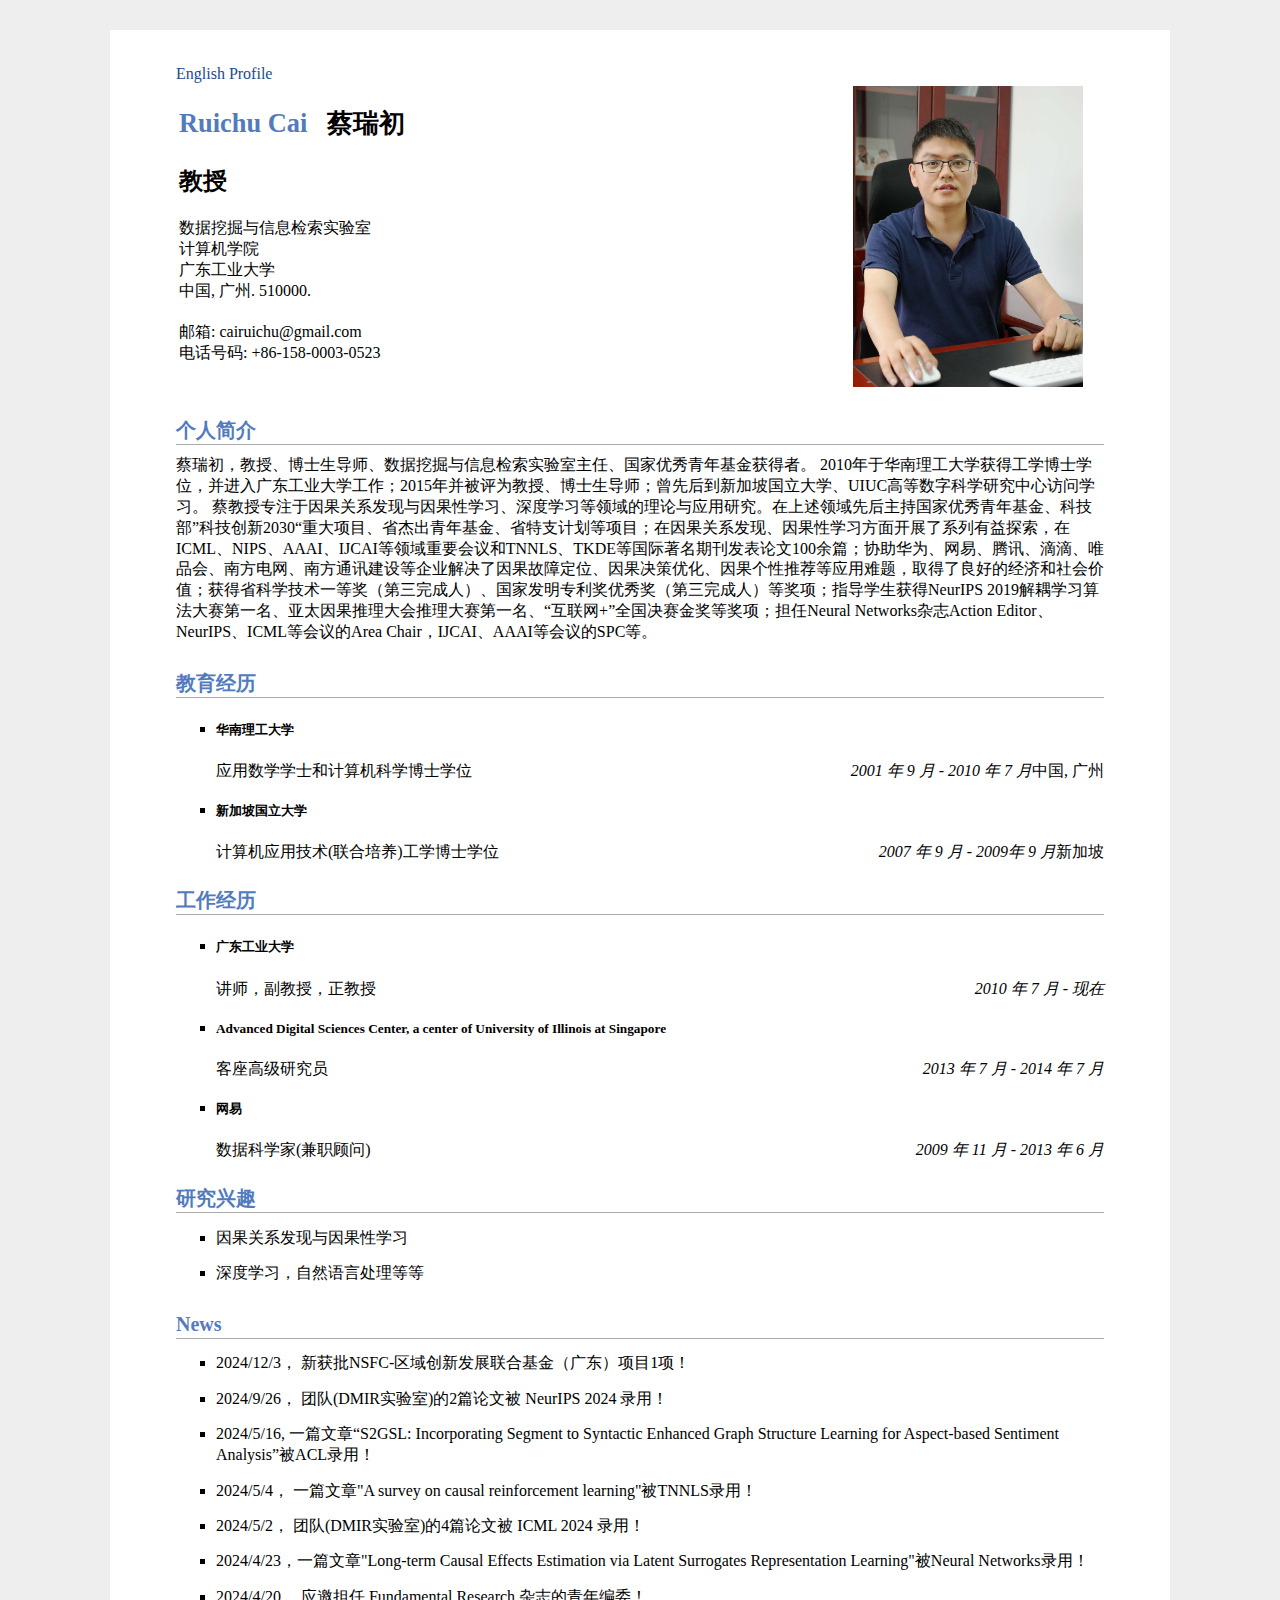
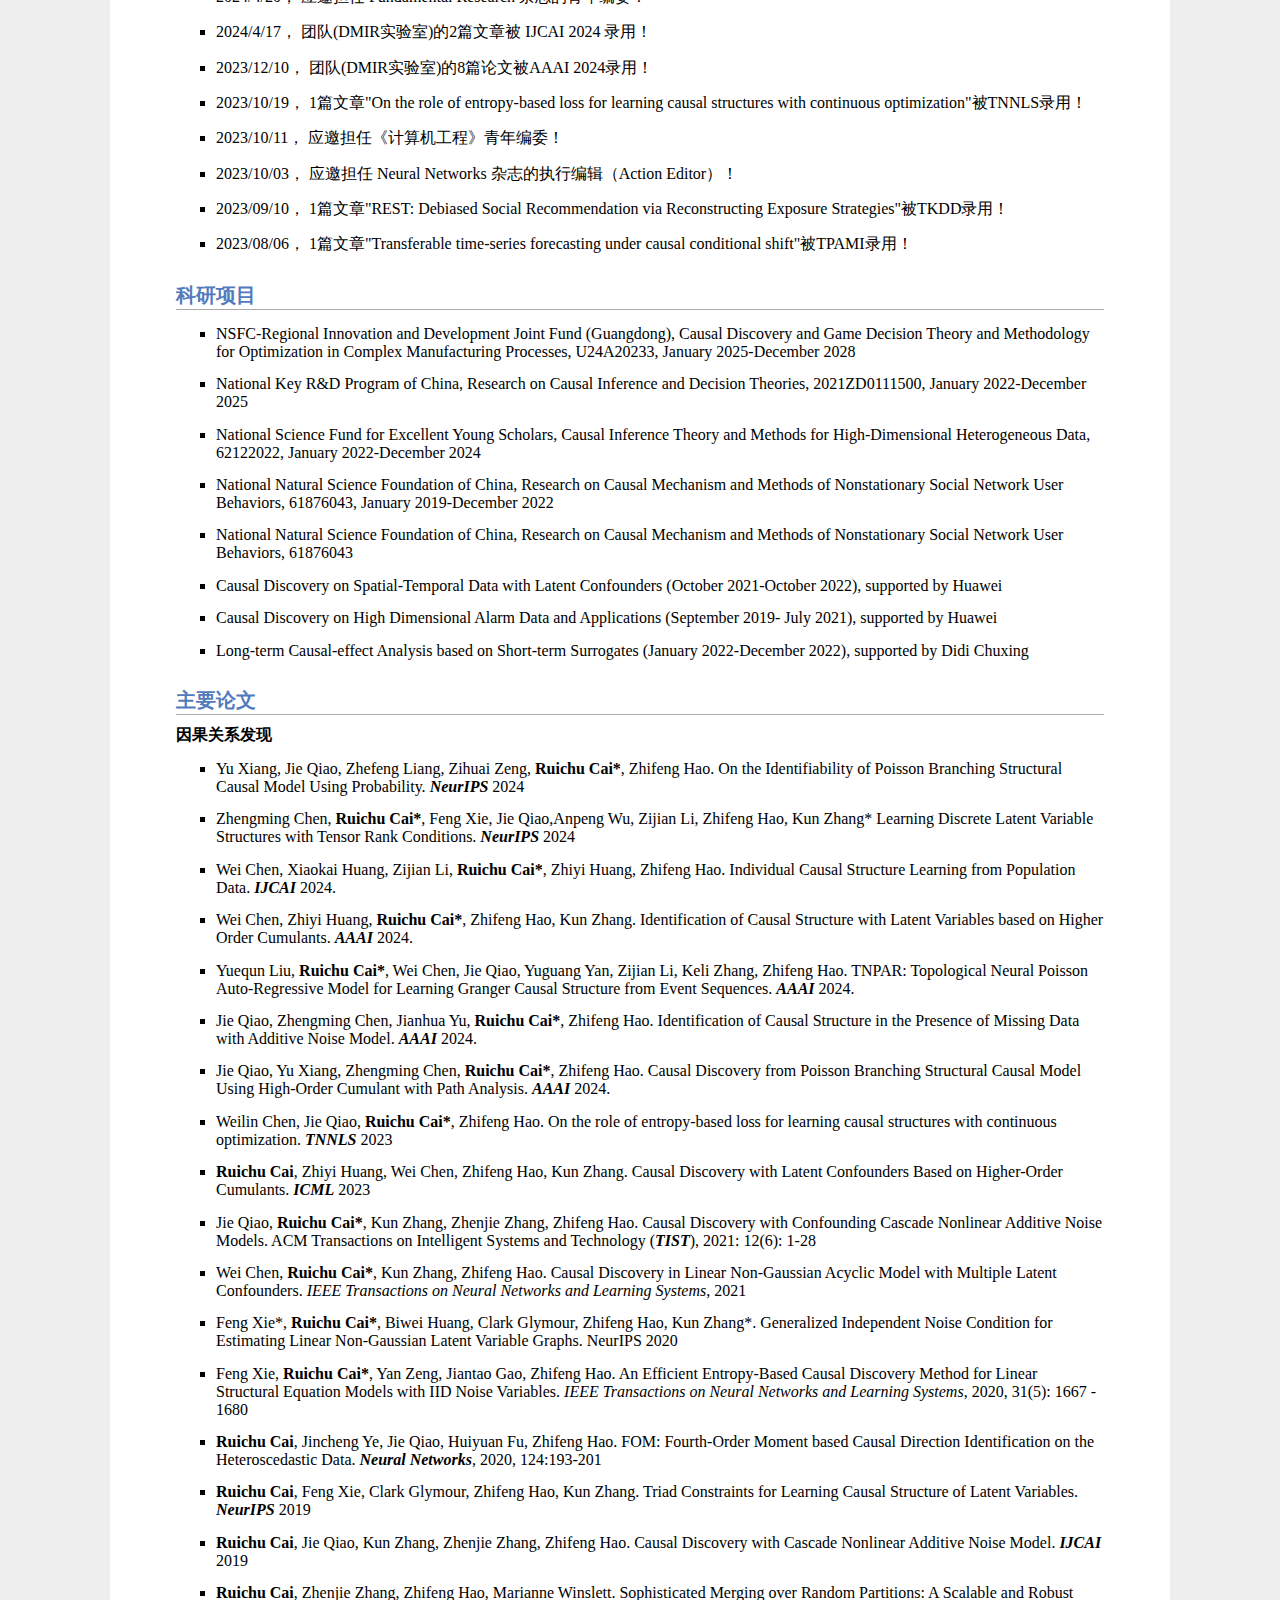
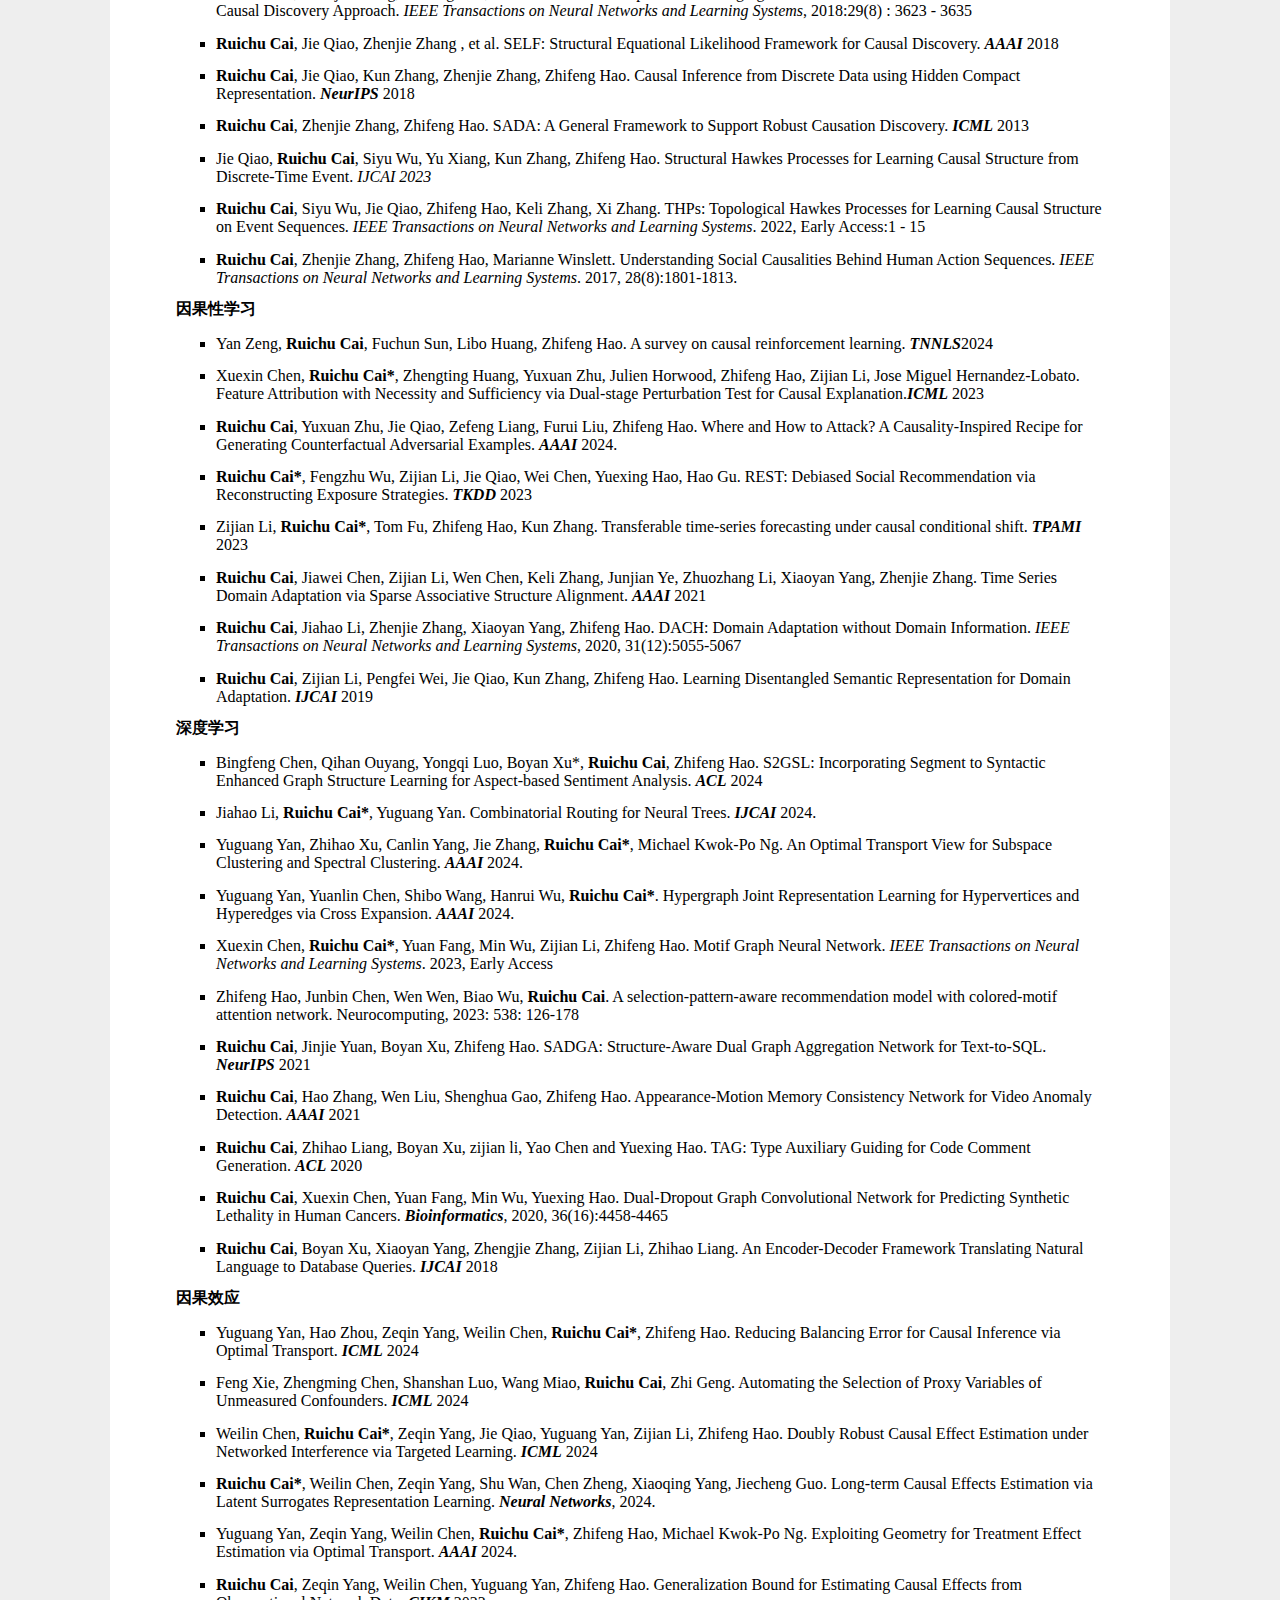
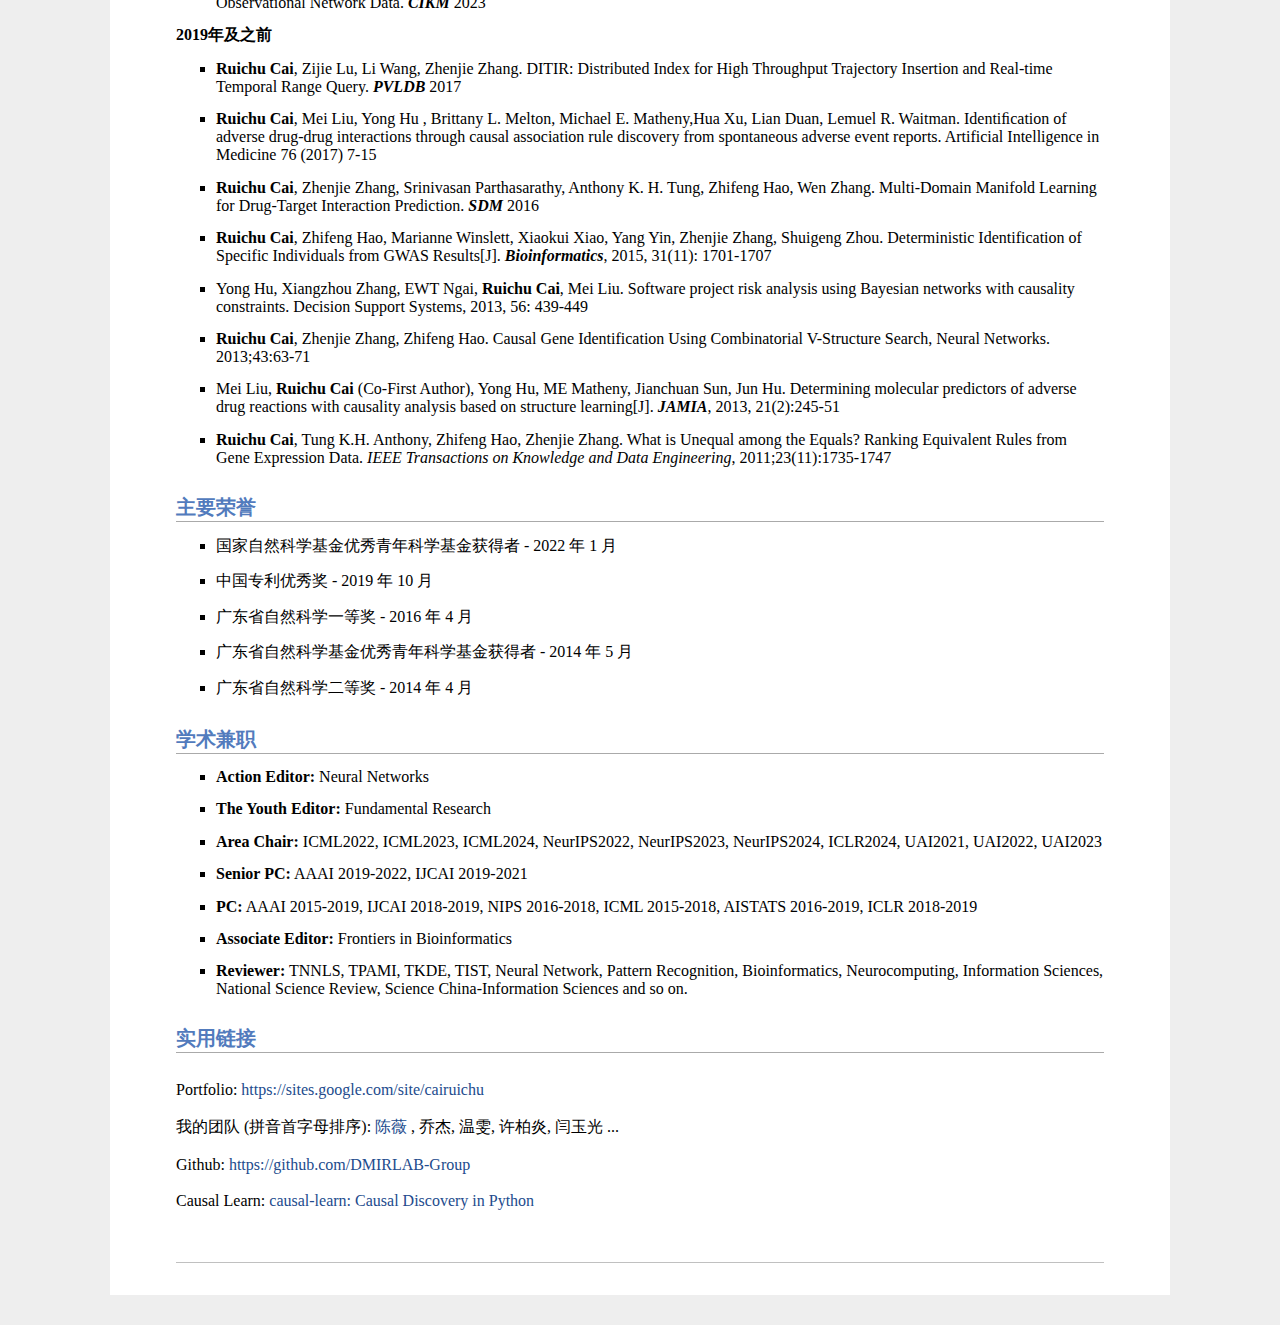
==== commit db187af0: "Update index.html" ====
--- a/zh-cn/index.html
+++ b/zh-cn/index.html
@@ -183,6 +183,9 @@
 
 <h2>科研项目</h2>
 <ul>
+	<li>
+	NSFC-Regional Innovation and Development Joint Fund (Guangdong), Causal Discovery and Game Decision Theory and Methodology for Optimization in Complex Manufacturing Processes, U24A20233, January 2025-December 2028
+	</li>
     <li>
         National Key R&D Program of China, Research on Causal Inference and Decision Theories, 2021ZD0111500, January 2022-December 2025
     </li>
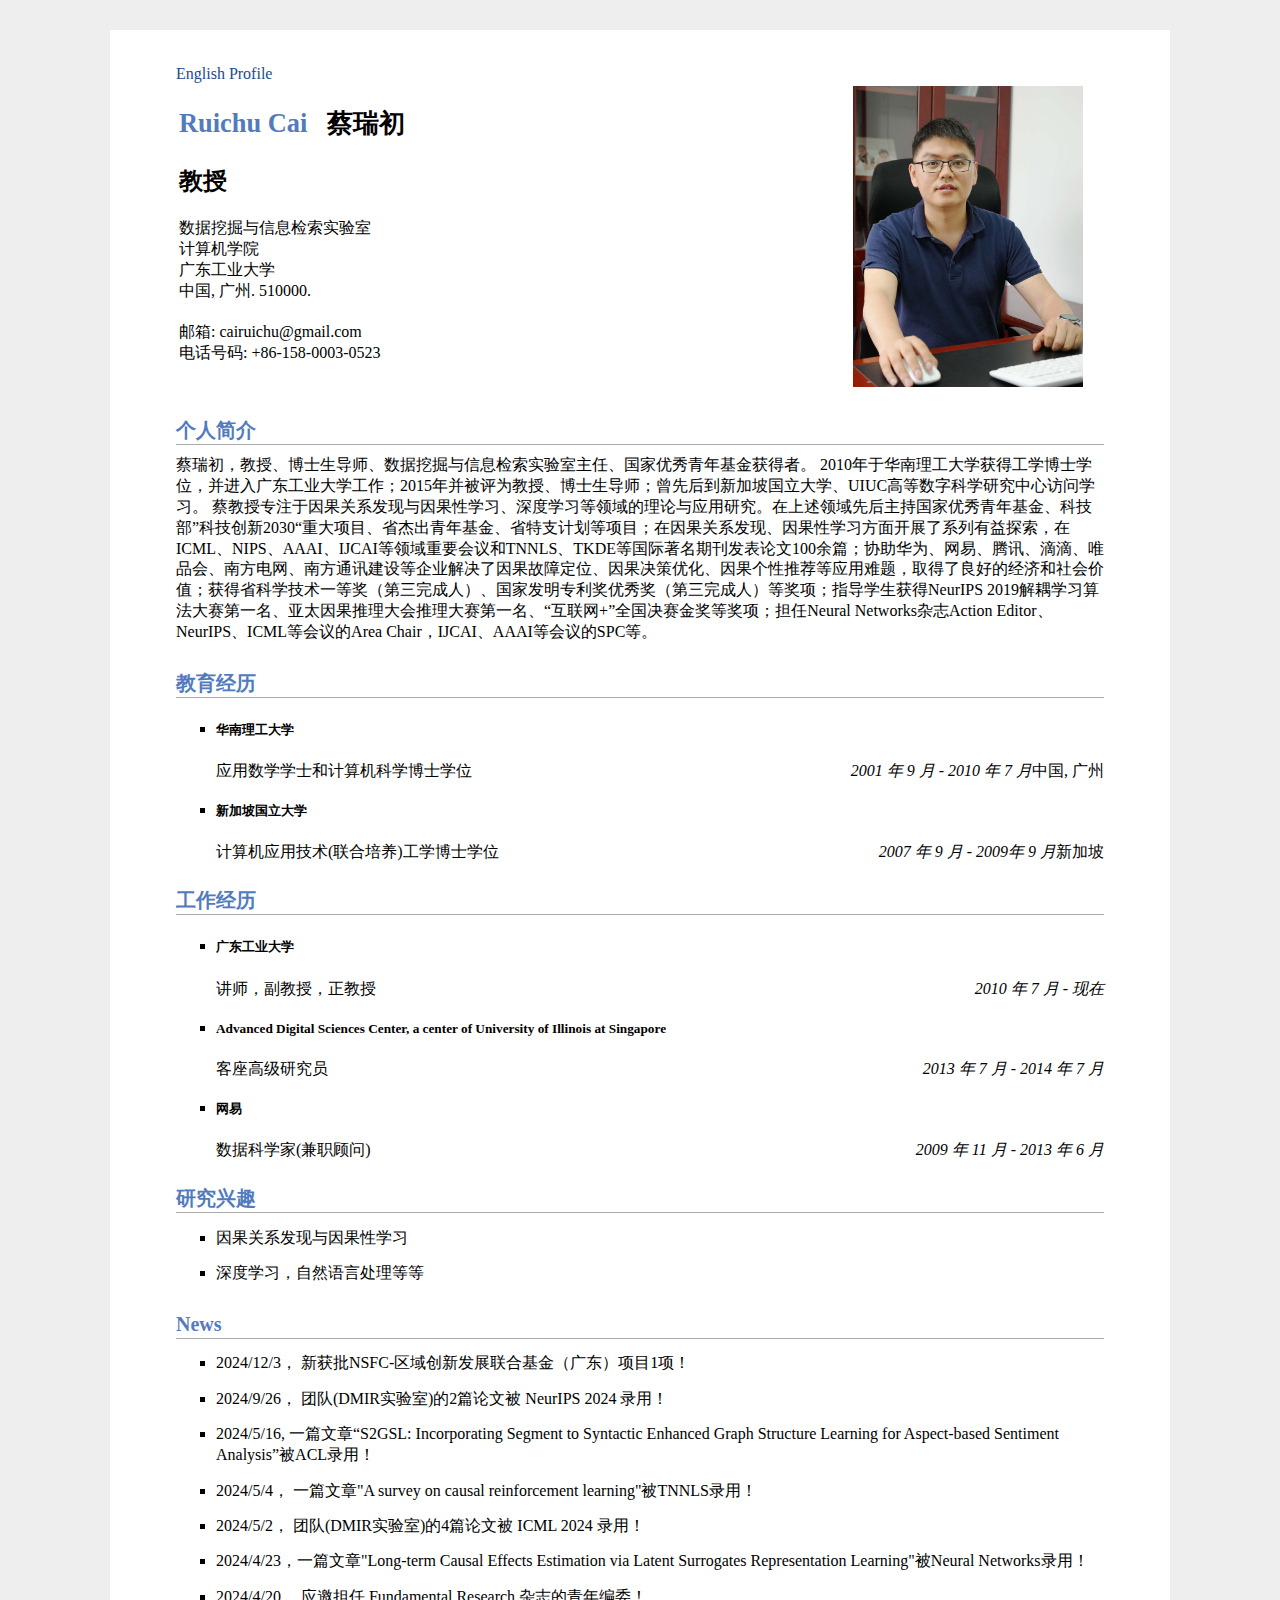
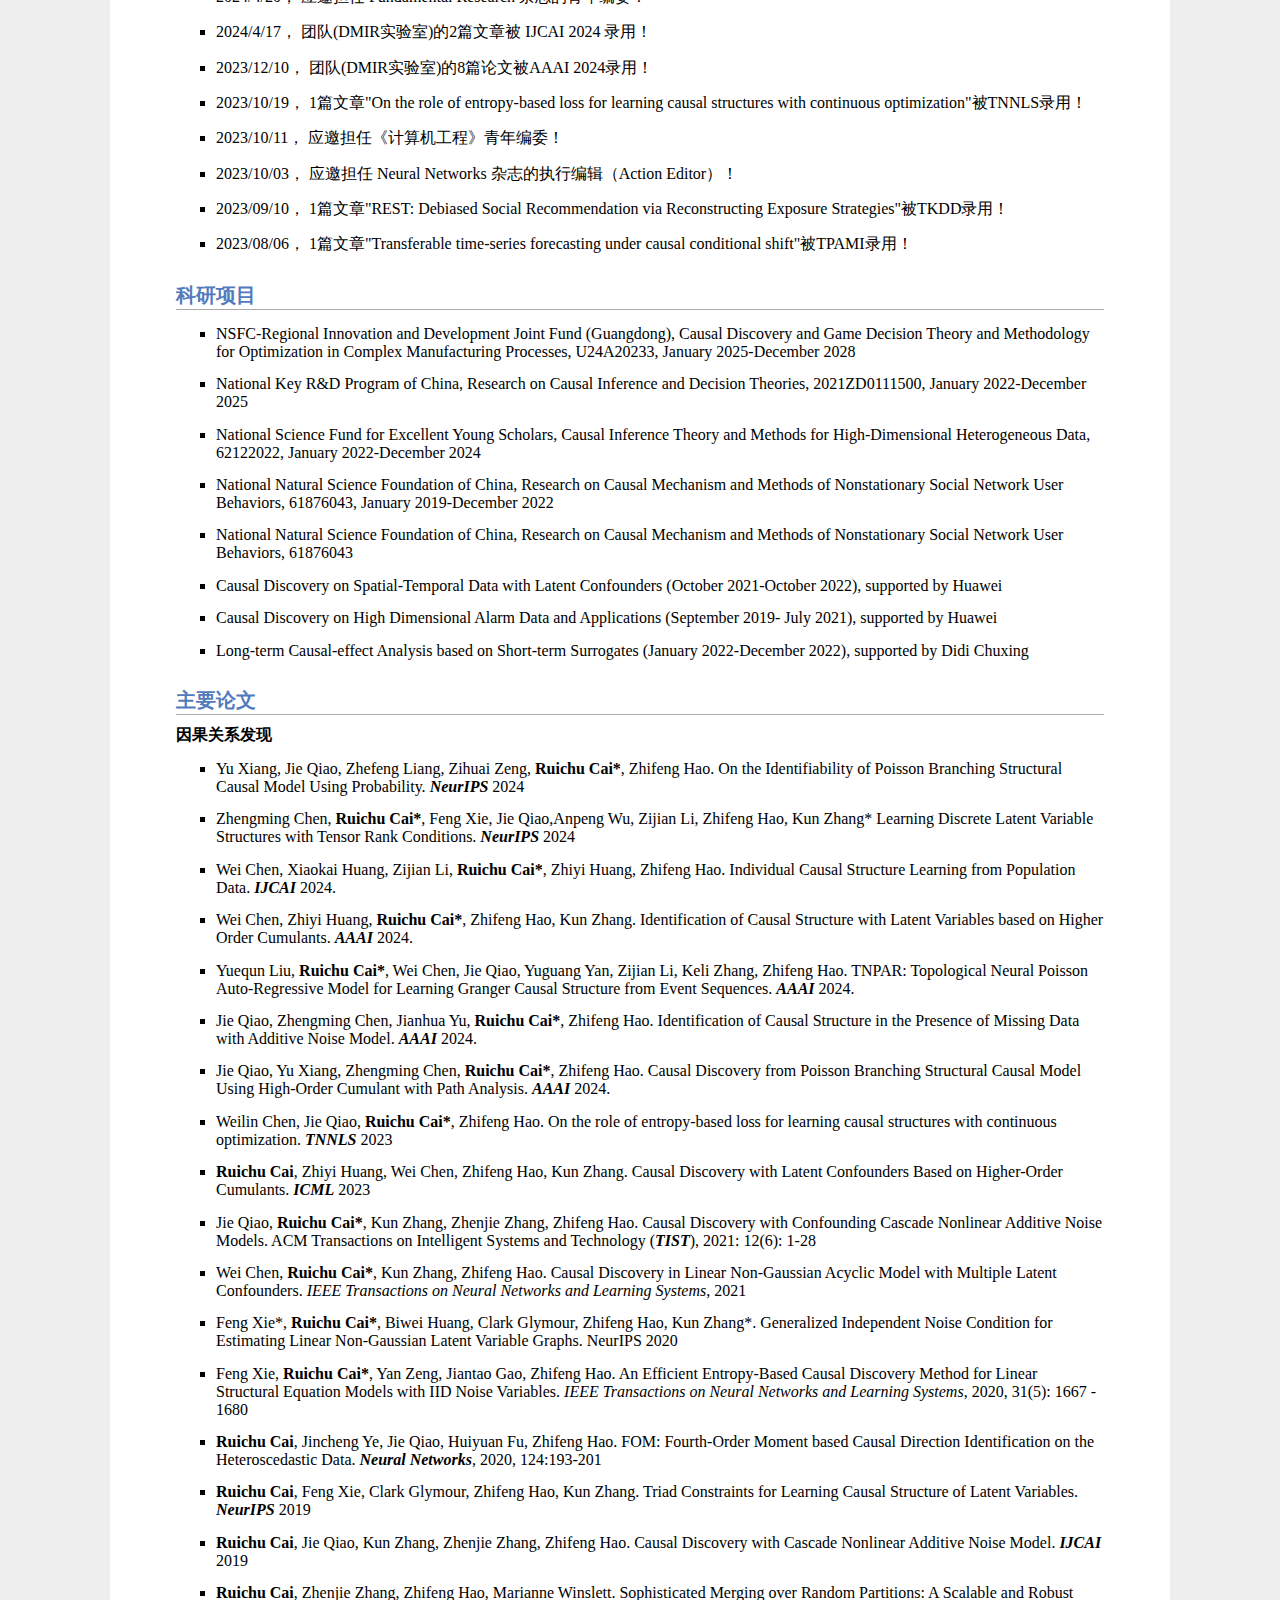
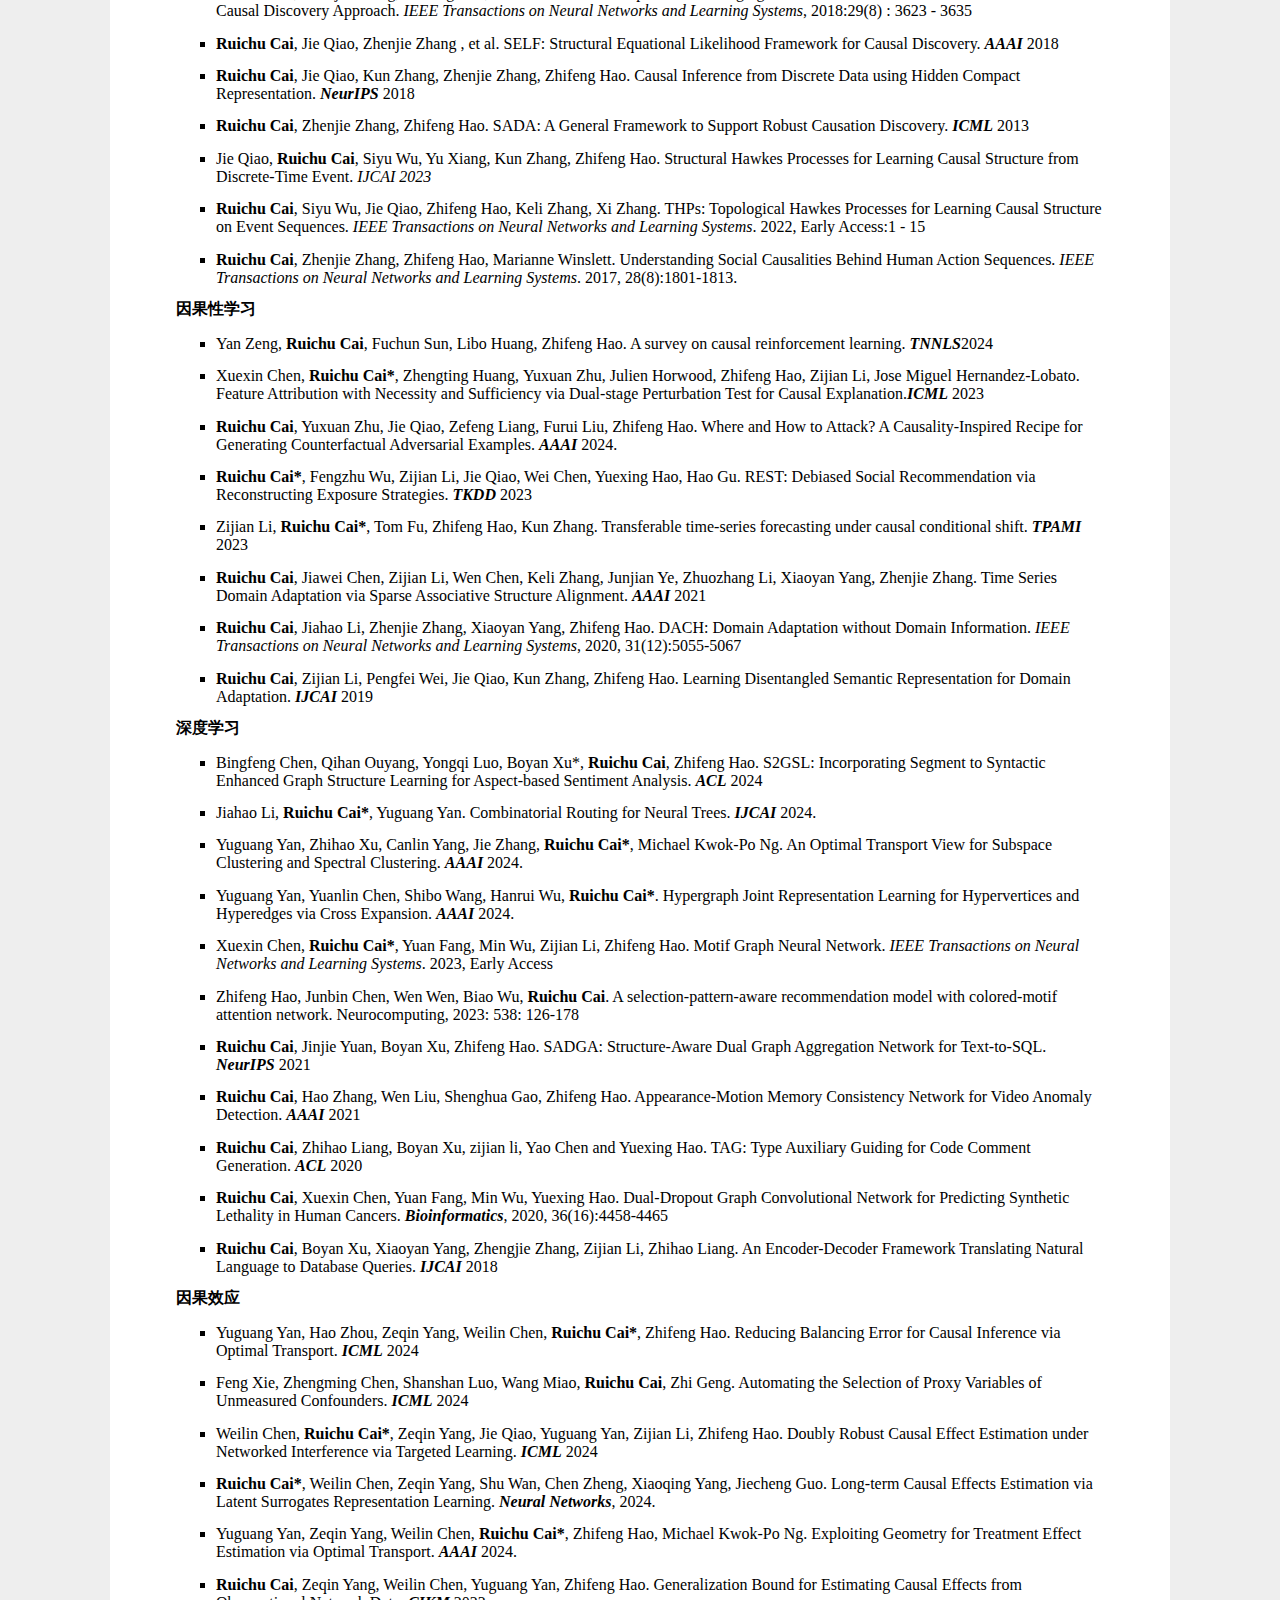
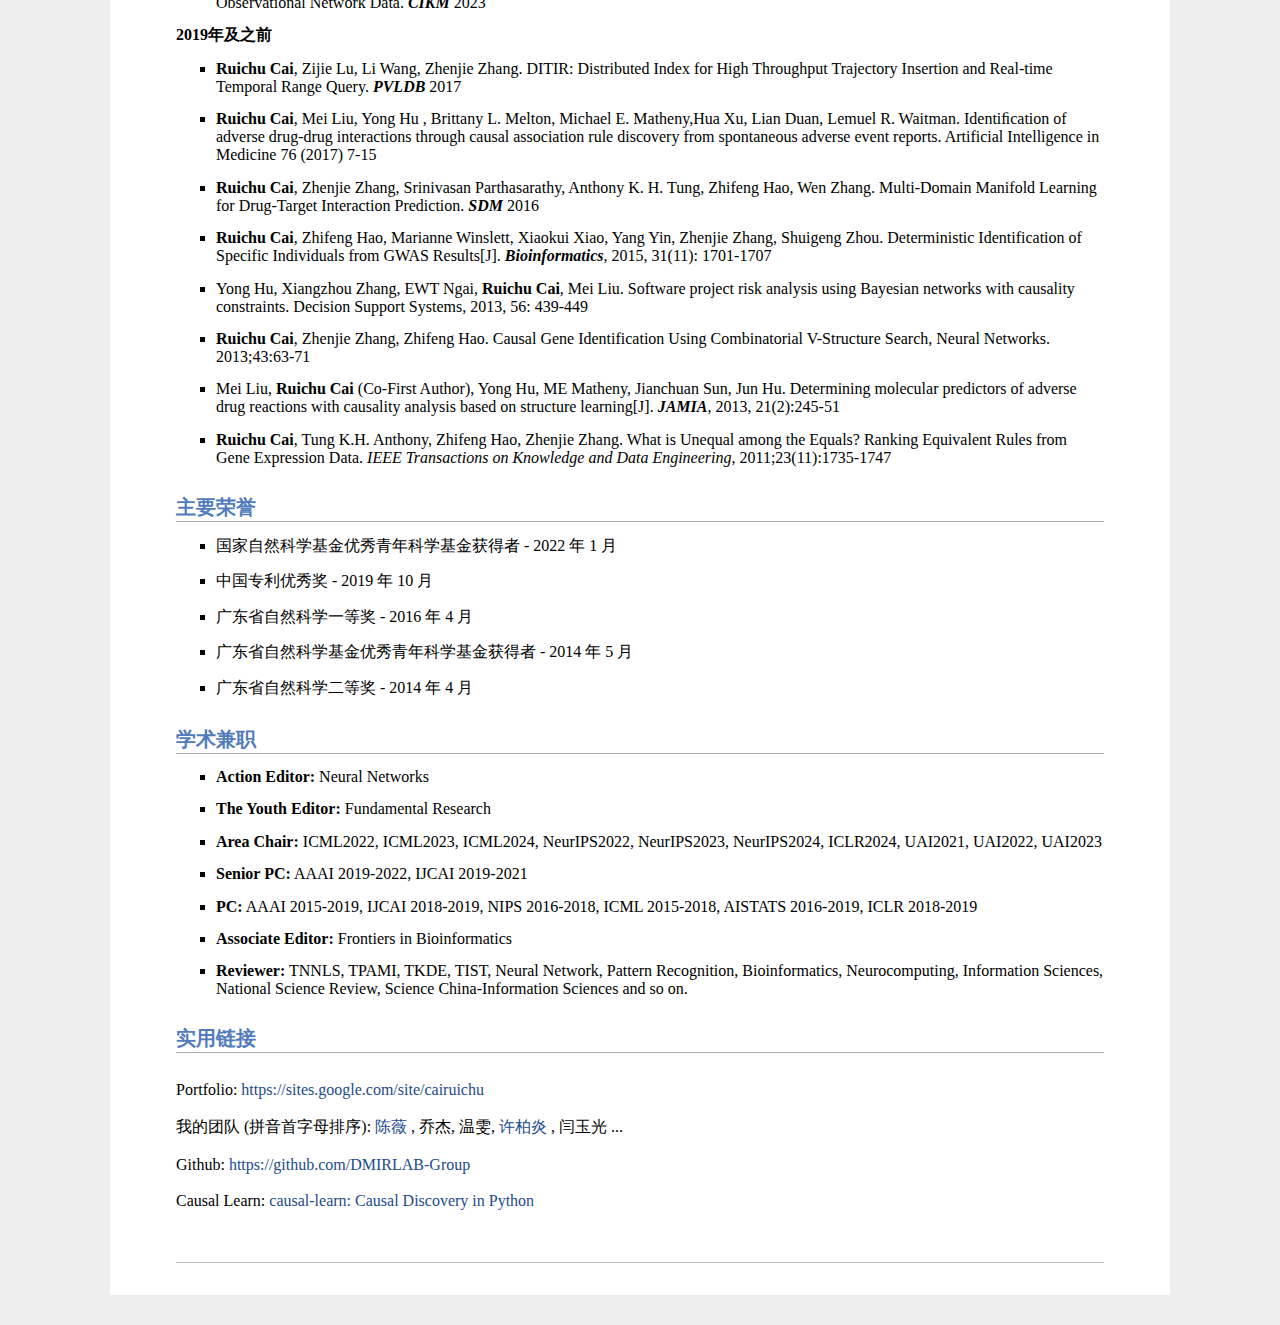
==== commit 533c9ff2: "Update index.html" ====
--- a/zh-cn/index.html
+++ b/zh-cn/index.html
@@ -468,7 +468,7 @@
 Portfolio:  <a href="https://sites.google.com/site/cairuichu">https://sites.google.com/site/cairuichu </a>
 <br>
 <br>
-我的团队 (拼音首字母排序):   <a href="https://chenweidelight.github.io/">陈薇 </a>, 乔杰, 温雯, 许柏炎, 闫玉光 ... 
+我的团队 (拼音首字母排序):   <a href="https://chenweidelight.github.io/">陈薇 </a>, 乔杰, 温雯, <a href="https://boyanxu1.github.io/">许柏炎 </a>, 闫玉光 ... 
 <br>	
 <br>
 Github: <a href="https://github.com/DMIRLAB-Group">https://github.com/DMIRLAB-Group
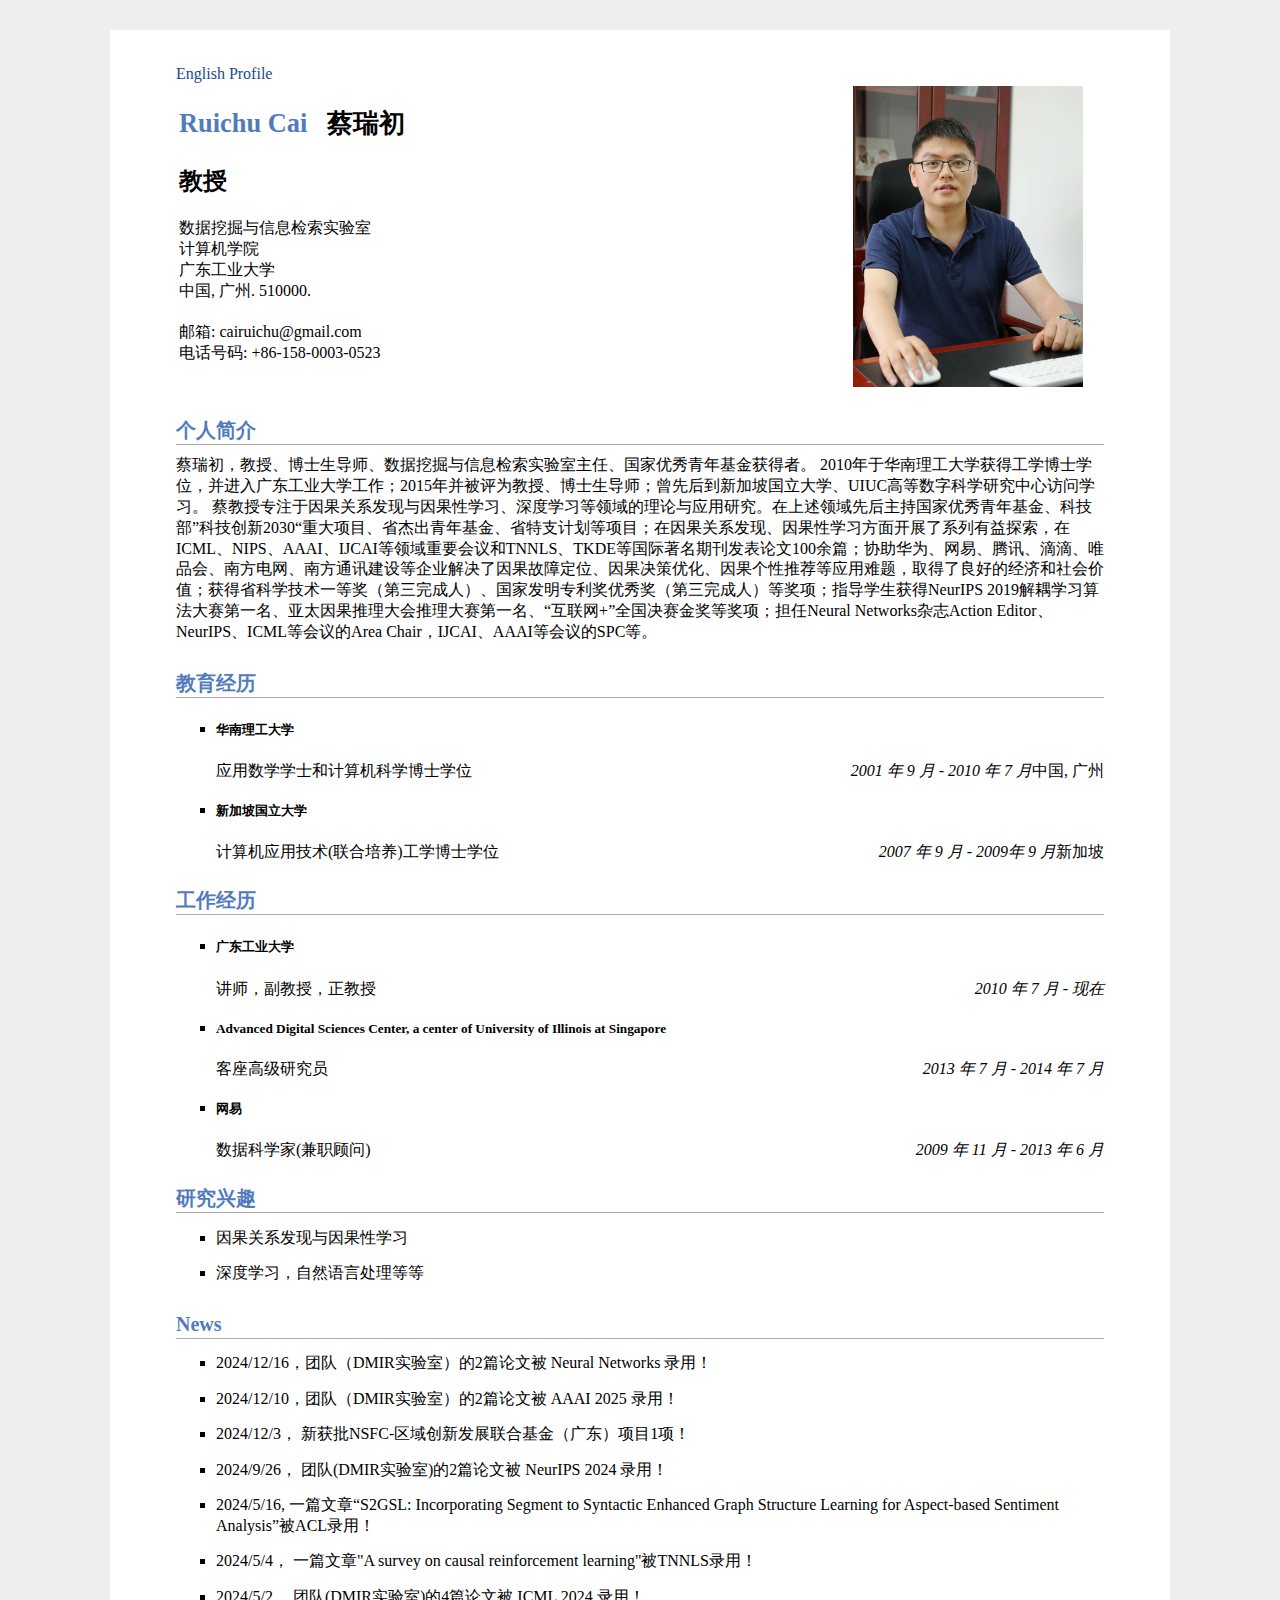
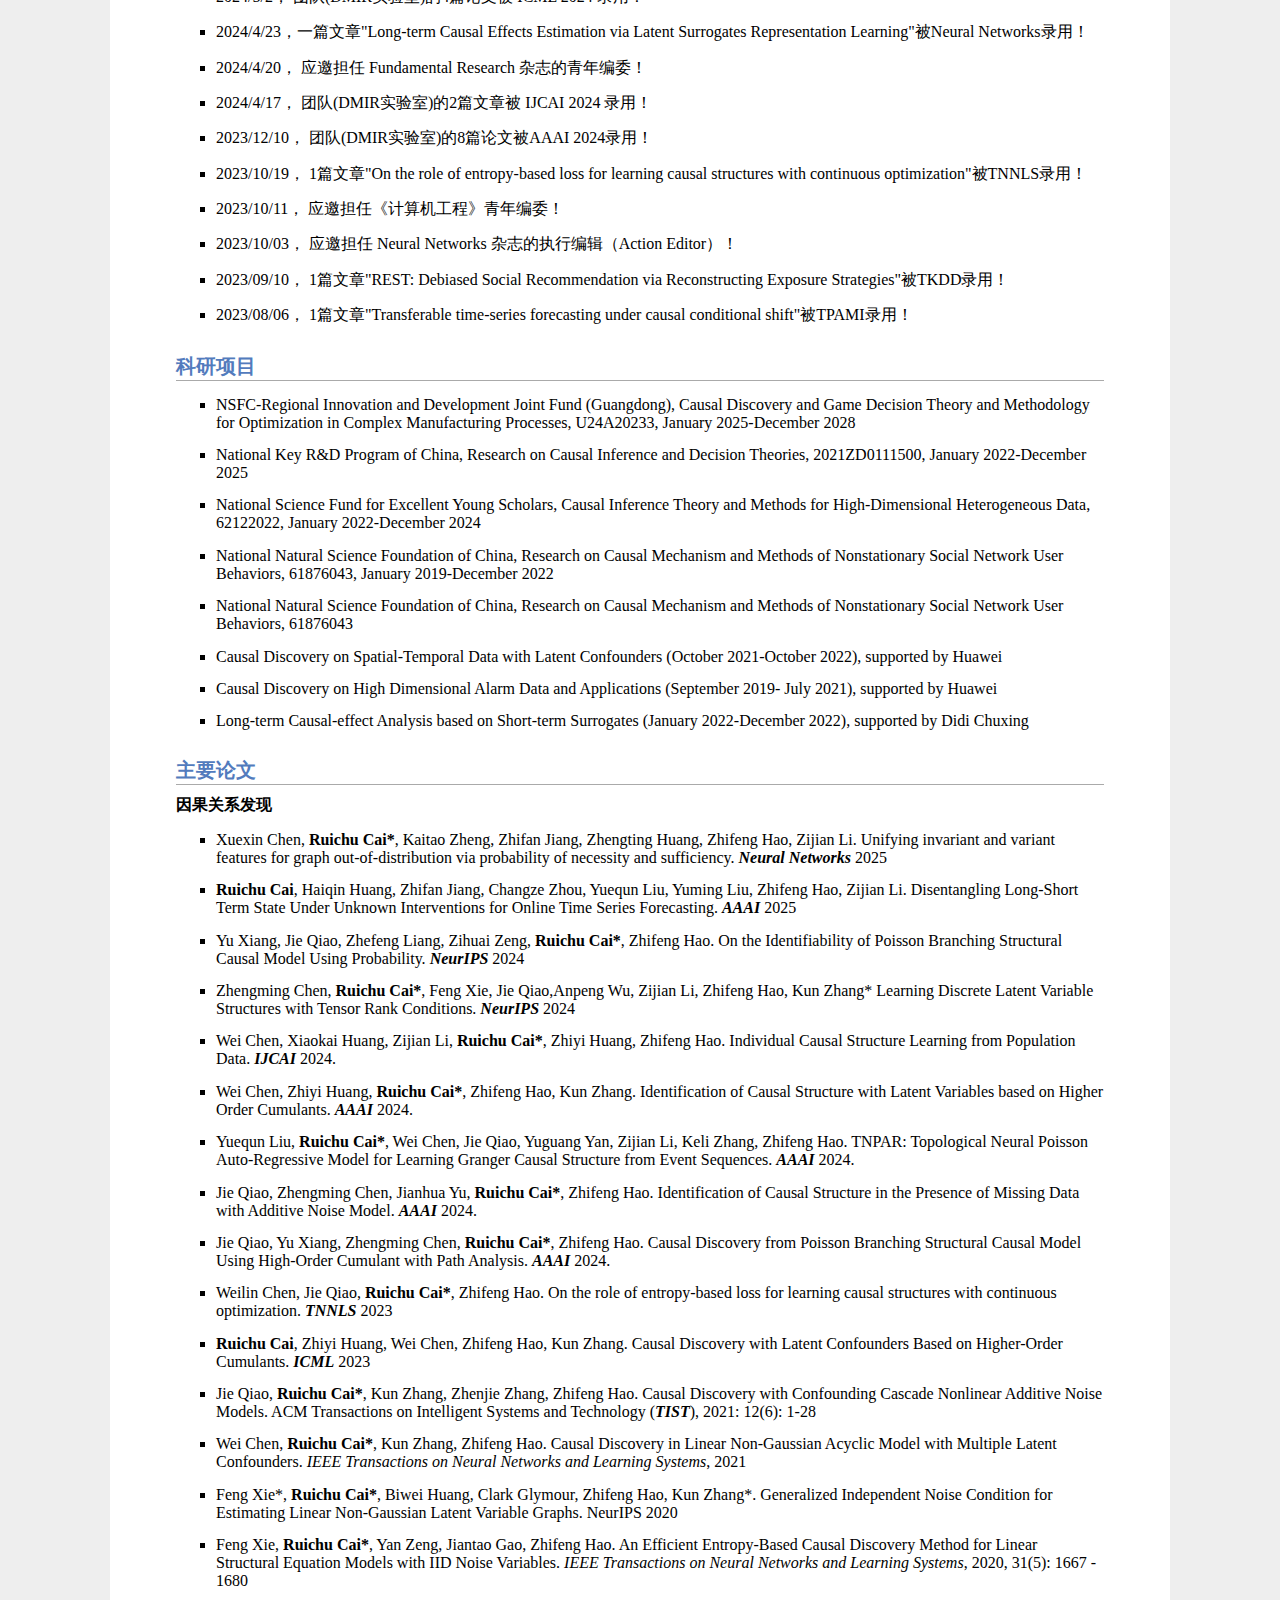
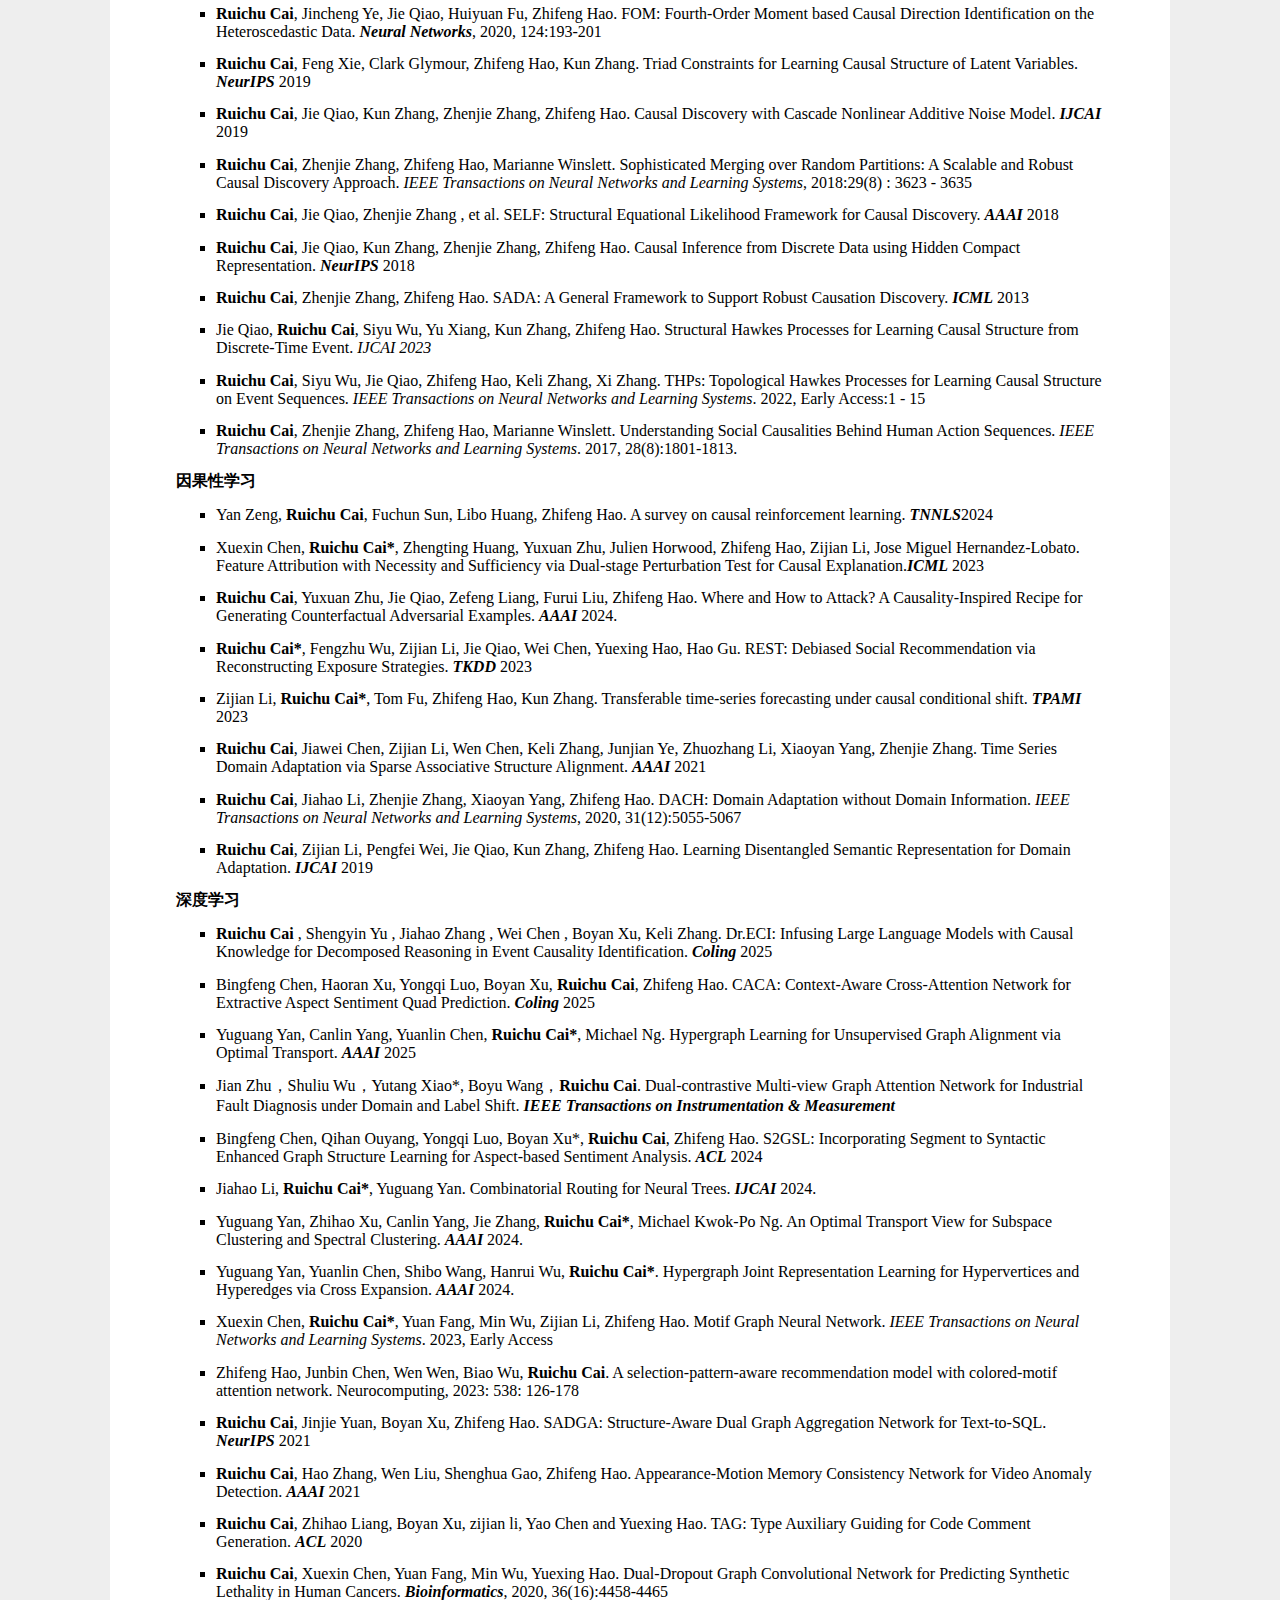
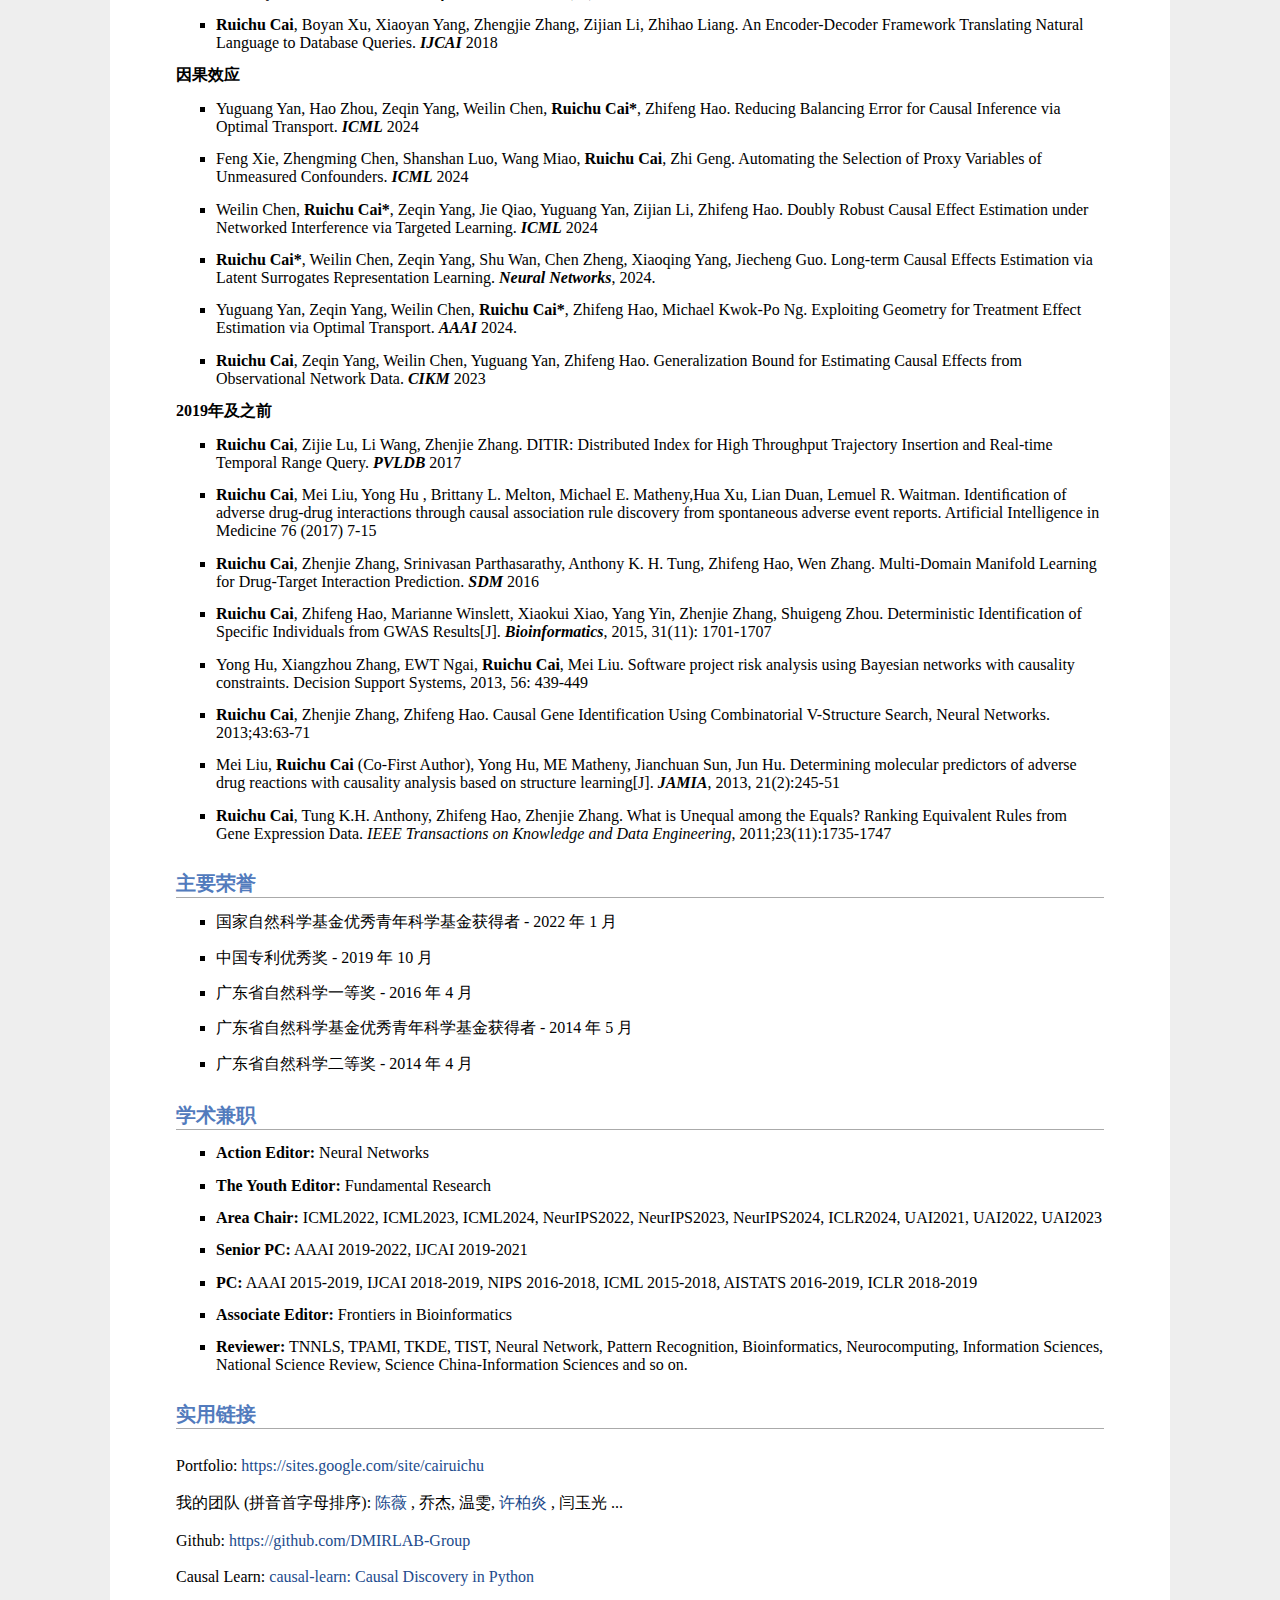
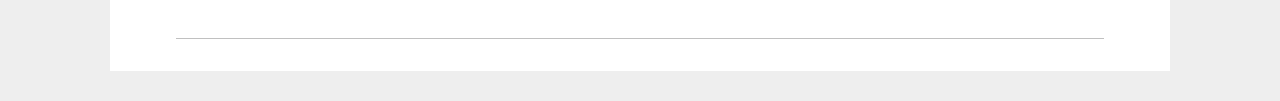
==== commit 3d99d8cb: "Update index.html" ====
--- a/zh-cn/index.html
+++ b/zh-cn/index.html
@@ -137,6 +137,12 @@
 <h2>News</h2>
 	<ul>
 	<li>
+	2024/12/16，团队（DMIR实验室）的2篇论文被 Neural Networks 录用！	
+	</li>
+	<li>
+	2024/12/10，团队（DMIR实验室）的2篇论文被 AAAI 2025 录用！	
+	</li>
+	<li>
 	2024/12/3， 新获批NSFC-区域创新发展联合基金（广东）项目1项！	
 	</li>
 	<li>
@@ -218,6 +224,12 @@
 
 <ul>
 	<li>
+	Xuexin Chen, <b>Ruichu Cai*</b>, Kaitao Zheng, Zhifan Jiang, Zhengting Huang, Zhifeng Hao, Zijian Li. Unifying invariant and variant features for graph out-of-distribution via probability of necessity and sufficiency. <i><b>Neural Networks</b></i> 2025
+		</li>
+<li>
+	<b>Ruichu Cai</b>, Haiqin Huang, Zhifan Jiang, Changze Zhou, Yuequn Liu, Yuming Liu, Zhifeng Hao, Zijian Li. Disentangling Long-Short Term State Under Unknown Interventions for Online Time Series Forecasting. <i><b>AAAI</b></i> 2025
+	</li>
+	<li>
 	Yu Xiang, Jie Qiao, Zhefeng Liang, Zihuai Zeng, <b>Ruichu Cai*</b>, Zhifeng Hao. On the Identifiability of Poisson Branching Structural Causal Model Using Probability.  <i><b>NeurIPS</b></i> 2024
 	</li>
 	<li>
@@ -326,6 +338,18 @@
 <font size="3"><b>深度学习</b></font>
 
 <ul>
+	<li>
+<b>Ruichu Cai</b> , Shengyin Yu , Jiahao Zhang , Wei Chen , Boyan Xu, Keli Zhang. Dr.ECI: Infusing Large Language Models with Causal Knowledge for Decomposed Reasoning in Event Causality Identification. <i><b>Coling</b></i> 2025
+</li>
+<li>
+Bingfeng Chen, Haoran Xu, Yongqi Luo, Boyan Xu, <b>Ruichu Cai</b>, Zhifeng Hao. CACA: Context-Aware Cross-Attention Network for Extractive Aspect Sentiment Quad Prediction. <i><b>Coling</b></i> 2025
+</li>
+<li>
+Yuguang Yan, Canlin Yang, Yuanlin Chen, <b>Ruichu Cai*</b>, Michael Ng. Hypergraph Learning for Unsupervised Graph Alignment via Optimal Transport. <i><b>AAAI</b></i> 2025
+</li>
+<li>
+Jian Zhu，Shuliu Wu，Yutang Xiao*, Boyu Wang，<b>Ruichu Cai</b>. Dual-contrastive Multi-view Graph Attention Network for Industrial Fault Diagnosis under Domain and Label Shift.<i><b> IEEE Transactions on Instrumentation & Measurement</b></i>
+</li>
 <li>
 	Bingfeng Chen, Qihan Ouyang, Yongqi Luo, Boyan Xu*, <b>Ruichu Cai</b>, Zhifeng Hao. S2GSL: Incorporating Segment to Syntactic Enhanced Graph Structure Learning for Aspect-based Sentiment Analysis. <i><b>ACL</b></i> 2024
 </li>
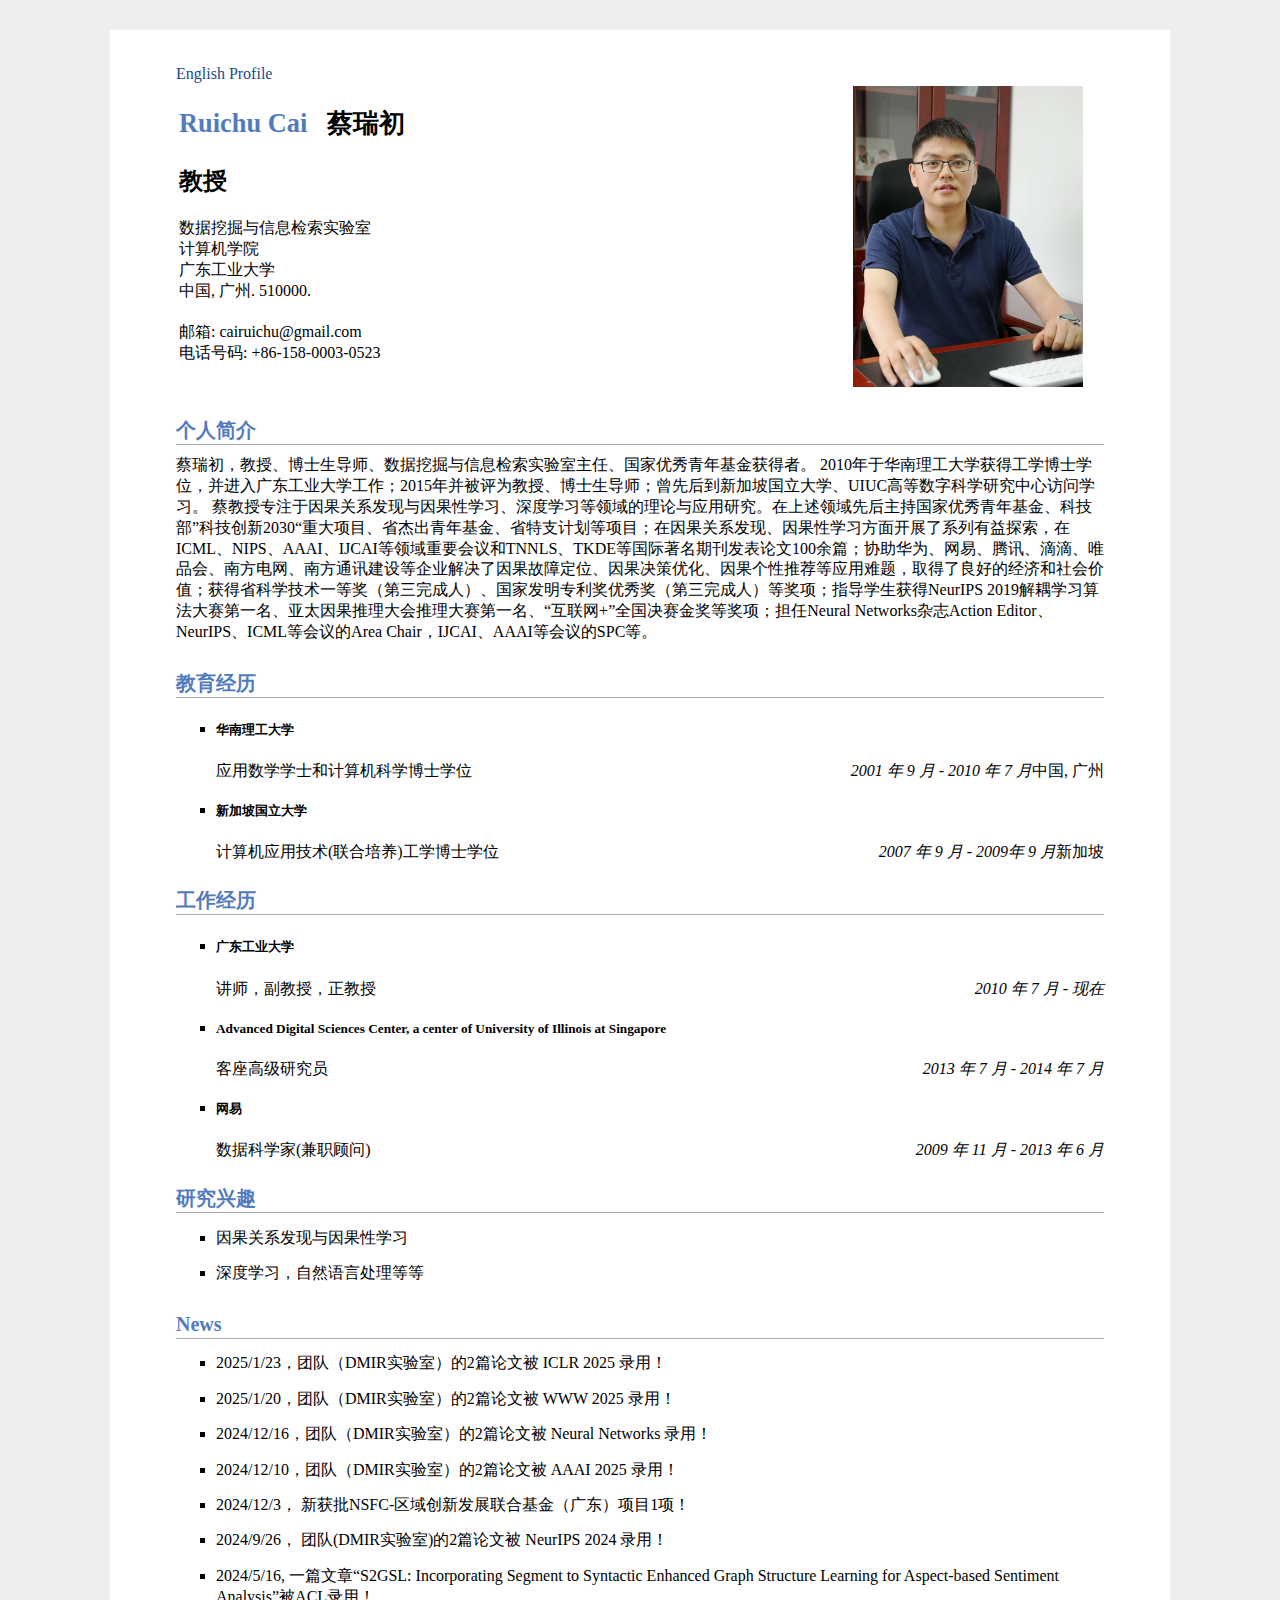
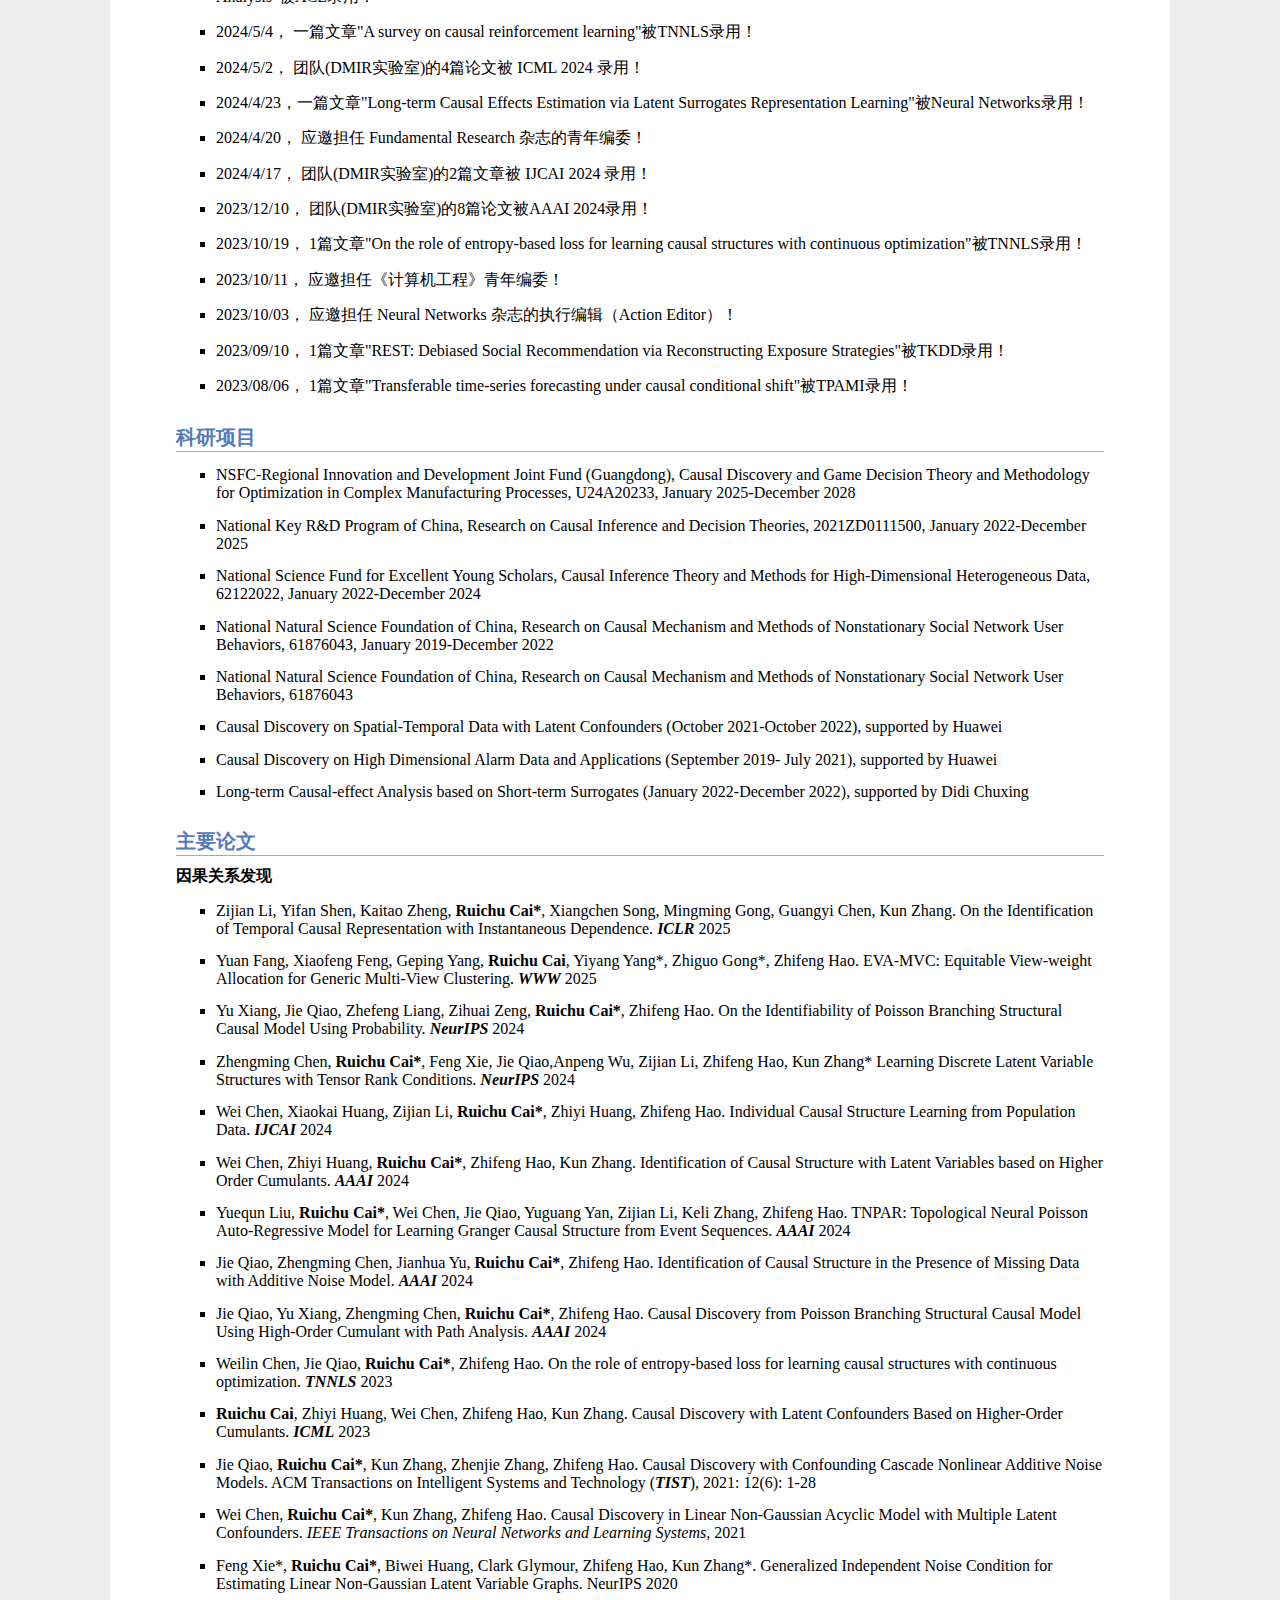
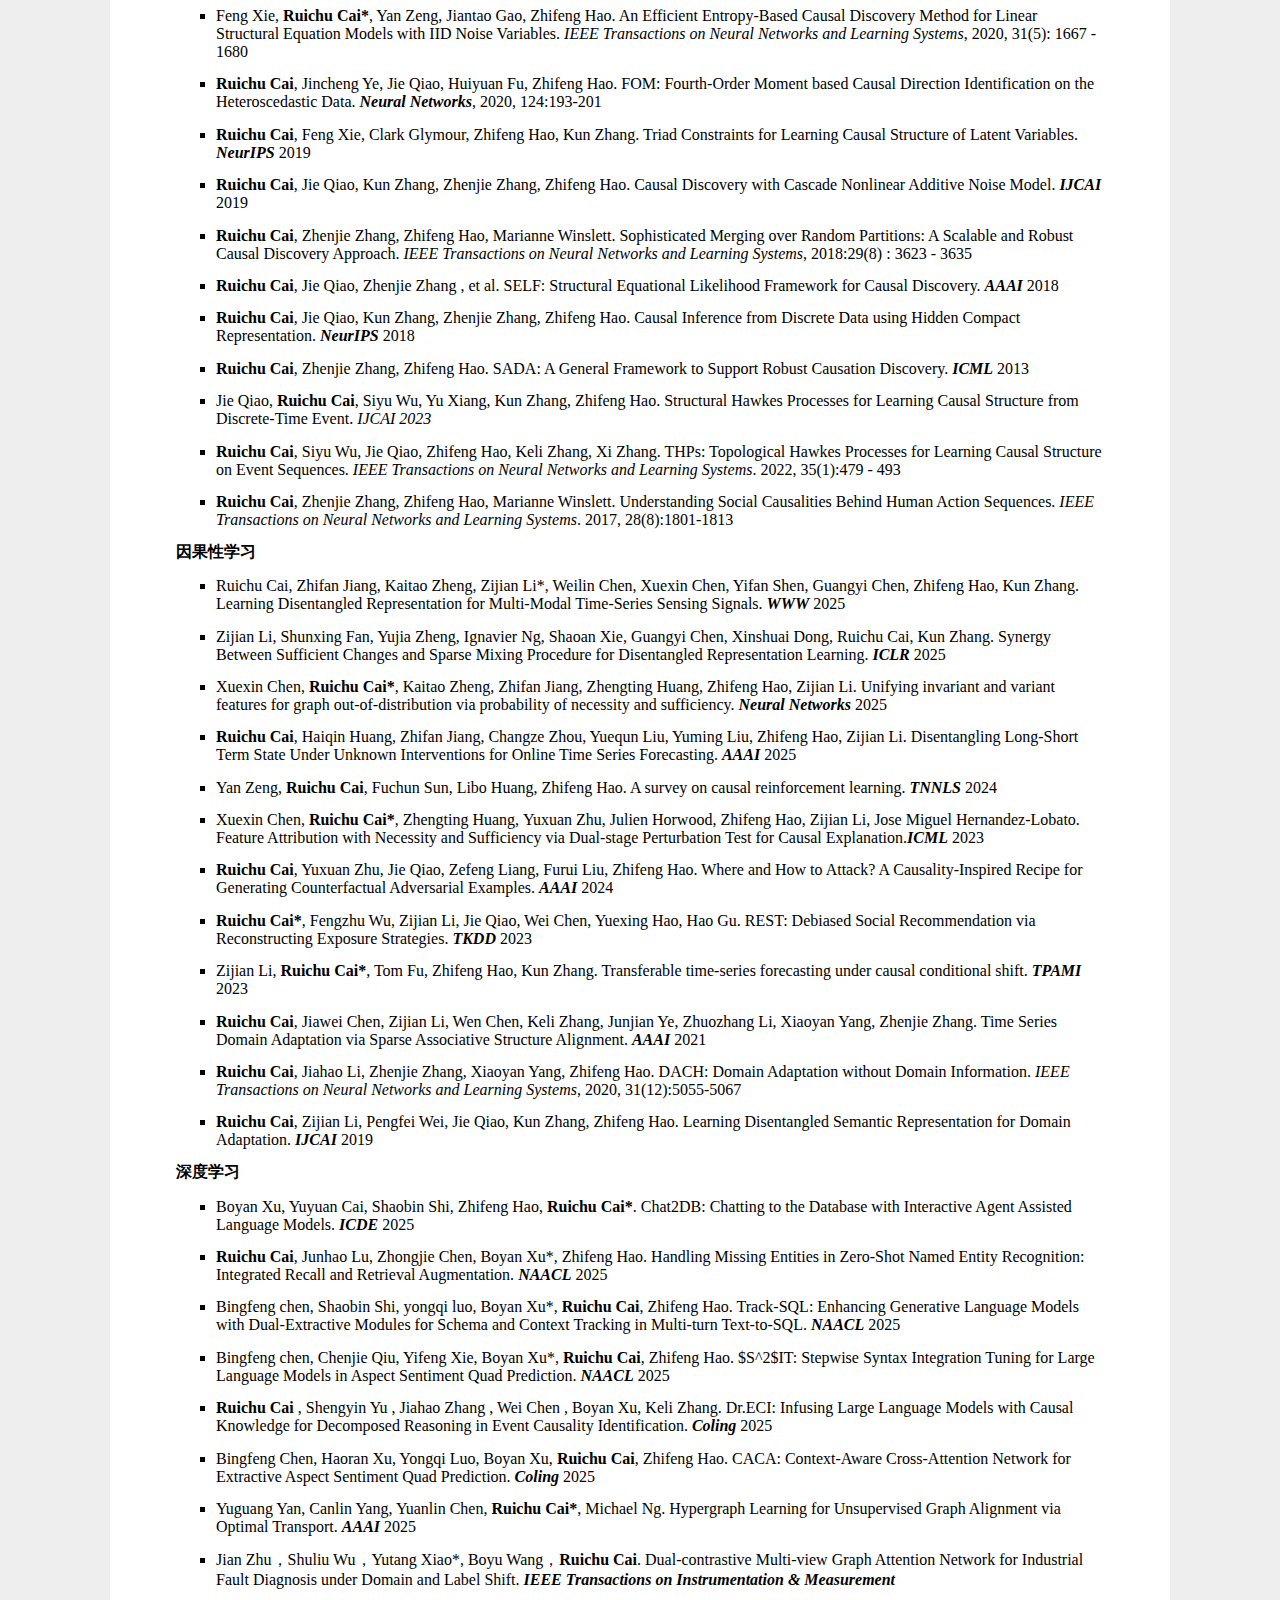
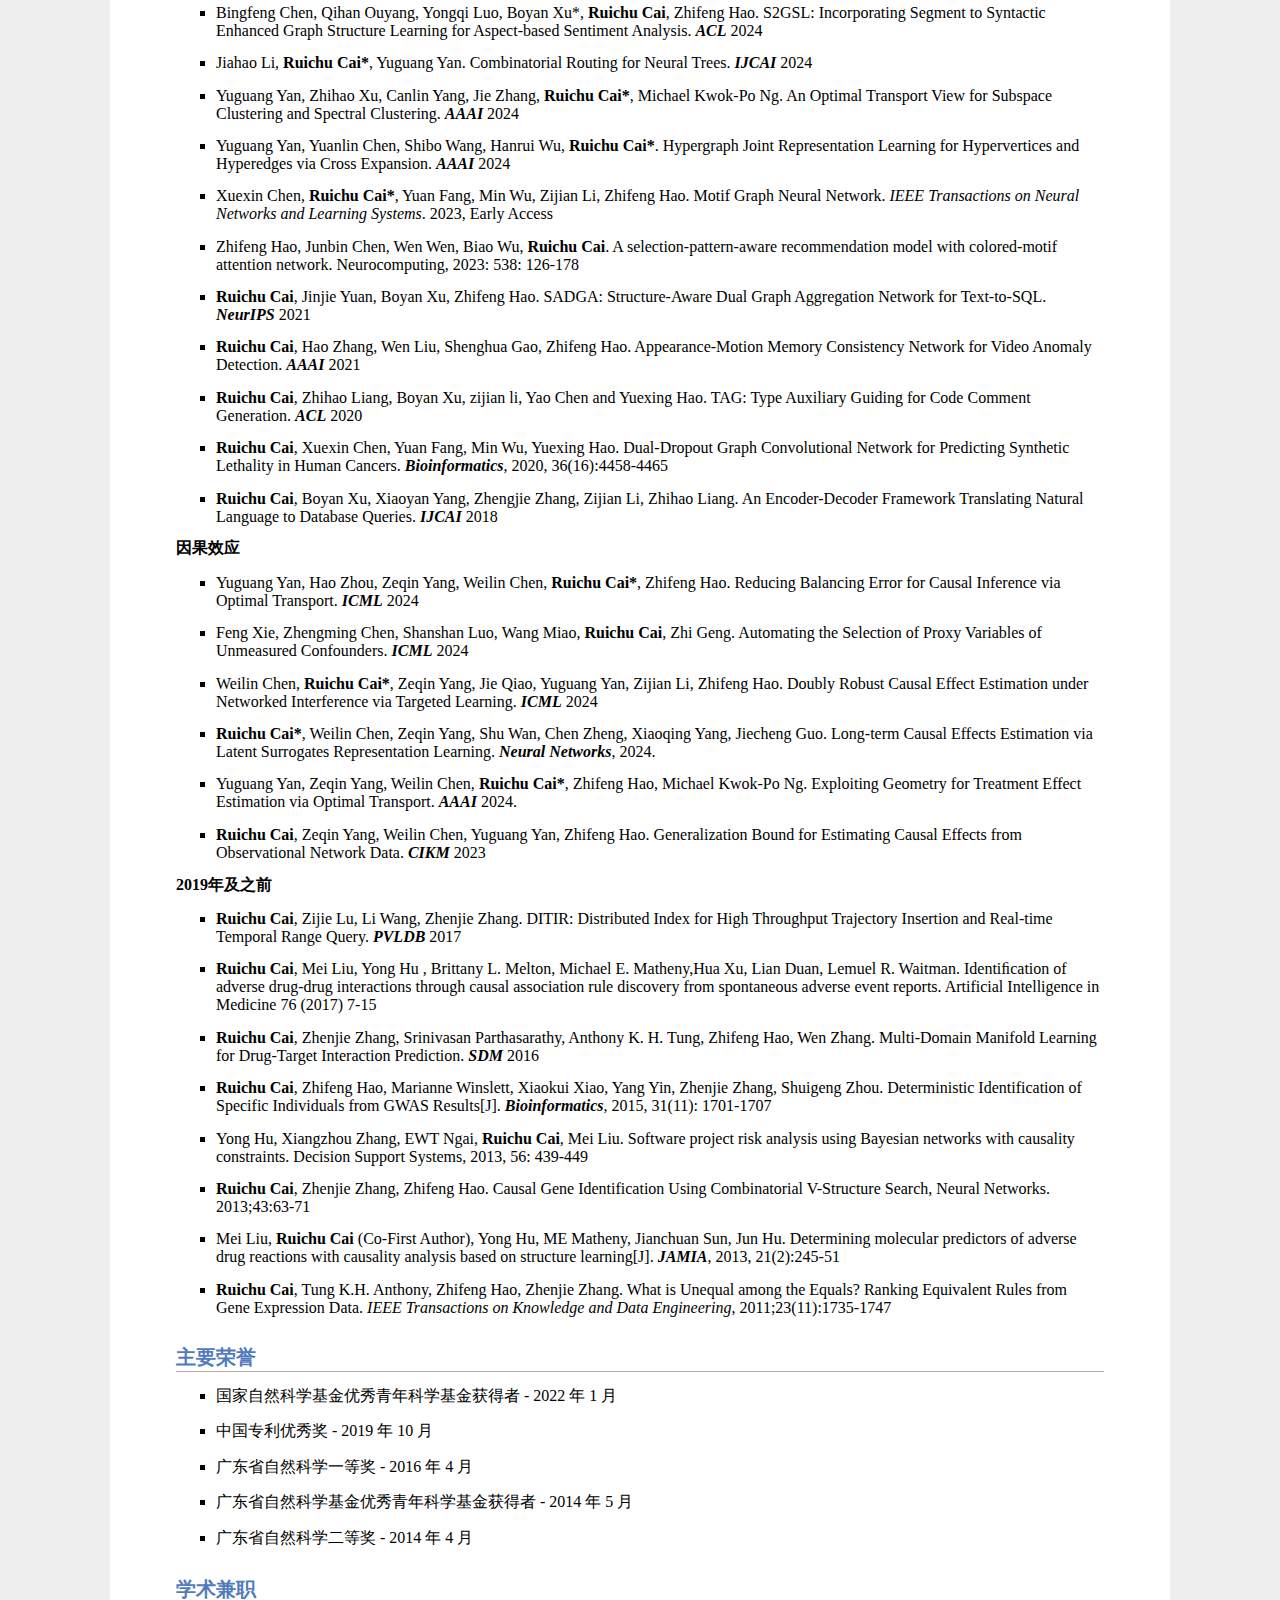
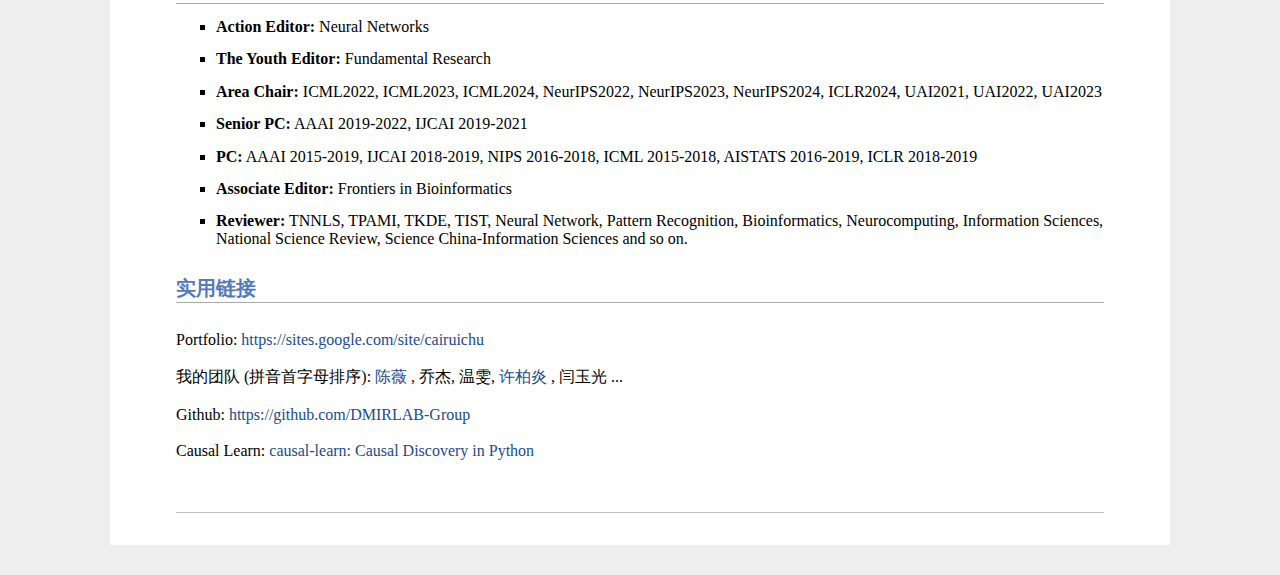
==== commit 6e70dfd7: "Update index.html" ====
--- a/zh-cn/index.html
+++ b/zh-cn/index.html
@@ -137,6 +137,12 @@
 <h2>News</h2>
 	<ul>
 	<li>
+	2025/1/23，团队（DMIR实验室）的2篇论文被 ICLR 2025 录用！	
+	</li>	
+	<li>
+	2025/1/20，团队（DMIR实验室）的2篇论文被 WWW 2025 录用！	
+	</li>
+	<li>
 	2024/12/16，团队（DMIR实验室）的2篇论文被 Neural Networks 录用！	
 	</li>
 	<li>
@@ -224,97 +230,109 @@
 
 <ul>
 	<li>
+	Zijian Li, Yifan Shen, Kaitao Zheng, <b>Ruichu Cai*</b>, Xiangchen Song, Mingming Gong, Guangyi Chen, Kun Zhang. On the Identification of Temporal Causal Representation with Instantaneous Dependence. <i><b>ICLR</b></i> 2025
+	</li>
+	<li>
+	Yuan Fang, Xiaofeng Feng, Geping Yang, <b>Ruichu Cai</b>, Yiyang Yang*, Zhiguo Gong*, Zhifeng Hao. EVA-MVC: Equitable View-weight Allocation for Generic Multi-View Clustering. <i><b>WWW</b></i> 2025
+	</li>
+	<li>
+	Yu Xiang, Jie Qiao, Zhefeng Liang, Zihuai Zeng, <b>Ruichu Cai*</b>, Zhifeng Hao. On the Identifiability of Poisson Branching Structural Causal Model Using Probability.  <i><b>NeurIPS</b></i> 2024
+	</li>
+	<li>
+	Zhengming Chen, <b>Ruichu Cai*</b>, Feng Xie, Jie Qiao,Anpeng Wu, Zijian Li, Zhifeng Hao, Kun Zhang* Learning Discrete Latent Variable Structures with Tensor Rank Conditions. <i><b>NeurIPS</b></i> 2024
+	</li>
+	<li>
+	Wei Chen, Xiaokai Huang, Zijian Li, <b>Ruichu Cai*</b>, Zhiyi Huang, Zhifeng Hao. Individual Causal Structure Learning from Population Data. <i><b>IJCAI</b></i> 2024
+	</li>
+	<li>
+	Wei Chen, Zhiyi Huang, <b>Ruichu Cai*</b>, Zhifeng Hao, Kun Zhang. Identification of Causal Structure with Latent Variables based on Higher Order Cumulants. <i><b>AAAI</b></i> 2024
+	</li>
+	<li>
+	Yuequn Liu, <b>Ruichu Cai*</b>, Wei Chen, Jie Qiao, Yuguang Yan, Zijian Li, Keli Zhang, Zhifeng Hao. TNPAR: Topological Neural Poisson Auto-Regressive Model for Learning Granger Causal Structure from Event Sequences. <i><b>AAAI</b></i> 2024
+	</li>
+	<li>
+	Jie Qiao, Zhengming Chen, Jianhua Yu, <b>Ruichu Cai*</b>, Zhifeng Hao. Identification of Causal Structure in the Presence of Missing Data with Additive Noise Model. <i><b>AAAI</b></i> 2024
+	</li>
+	<li>
+	Jie Qiao, Yu Xiang, Zhengming Chen, <b>Ruichu Cai*</b>, Zhifeng Hao. Causal Discovery from Poisson Branching Structural Causal Model Using High-Order Cumulant with Path Analysis. <i><b>AAAI</b></i> 2024
+	</li>
+	<li>
+	Weilin Chen, Jie Qiao, <b>Ruichu Cai*</b>, Zhifeng Hao. On the role of entropy-based loss for learning causal structures with continuous optimization. <i><b>TNNLS</b></i> 2023
+	</li>
+   <li>
+	<b>Ruichu Cai</b>, Zhiyi Huang, Wei Chen, Zhifeng Hao, Kun Zhang. Causal Discovery with Latent Confounders Based on Higher-Order Cumulants. <i><b>ICML</b></i> 2023
+    </li>
+    <li>
+        Jie Qiao, <b>Ruichu Cai*</b>, Kun Zhang, Zhenjie Zhang, Zhifeng Hao. Causal Discovery with Confounding Cascade Nonlinear Additive Noise Models. ACM Transactions on Intelligent Systems and Technology (<i><b>TIST</b></i>), 2021: 12(6): 1-28
+    </li>
+    <li>
+        Wei Chen, <b>Ruichu Cai*</b>, Kun Zhang, Zhifeng Hao. Causal Discovery in Linear Non-Gaussian Acyclic Model with Multiple Latent Confounders. <i>IEEE Transactions on Neural Networks and Learning Systems</i>, 2021
+    </li>
+	<li>
+		Feng Xie*, <b>Ruichu Cai*</b>, Biwei Huang, Clark Glymour, Zhifeng Hao, Kun Zhang*. Generalized Independent Noise Condition for Estimating Linear Non-Gaussian Latent Variable Graphs. NeurIPS 2020
+
+	</li>
+    <li>
+        Feng Xie, <b>Ruichu Cai*</b>, Yan Zeng, Jiantao Gao, Zhifeng Hao. An Efficient Entropy-Based Causal Discovery Method for Linear Structural Equation Models with IID Noise Variables. <i>IEEE Transactions on Neural Networks and Learning Systems</i>, 2020, 31(5): 1667 - 1680
+    </li>
+    <li>
+        <b>Ruichu Cai</b>, Jincheng Ye, Jie Qiao, Huiyuan Fu, Zhifeng Hao. FOM: Fourth-Order Moment based Causal Direction Identification on the Heteroscedastic Data. <i><b>Neural Networks</b></i>, 2020, 124:193-201
+    </li>
+    <li>
+        <b>Ruichu Cai</b>, Feng Xie, Clark Glymour, Zhifeng Hao, Kun Zhang. Triad Constraints for Learning Causal Structure of Latent Variables. <i><b>NeurIPS</b></i> 2019
+    </li>
+    <li>
+        <b>Ruichu Cai</b>, Jie Qiao, Kun Zhang, Zhenjie Zhang, Zhifeng Hao. Causal Discovery with Cascade Nonlinear Additive Noise Model. <i><b>IJCAI</b></i> 2019
+    </li>
+    <li>
+        <b>Ruichu Cai</b>, Zhenjie Zhang, Zhifeng Hao, Marianne Winslett. Sophisticated Merging over Random Partitions: A Scalable and Robust Causal Discovery Approach. <i>IEEE Transactions on Neural Networks and Learning Systems</i>, 2018:29(8) : 3623 - 3635
+    </li>
+    <li>
+        <b>Ruichu Cai</b>, Jie Qiao, Zhenjie Zhang , et al. SELF: Structural Equational Likelihood Framework for Causal Discovery. <i><b>AAAI</b></i> 2018
+    </li>
+    <li>
+        <b>Ruichu Cai</b>, Jie Qiao, Kun Zhang, Zhenjie Zhang, Zhifeng Hao. Causal Inference from Discrete Data using Hidden Compact Representation. <i><b>NeurIPS</b></i> 2018
+    </li>
+    <li>
+        <b>Ruichu Cai</b>, Zhenjie Zhang, Zhifeng Hao. SADA: A General Framework to Support Robust Causation Discovery. <i><b>ICML</b></i> 2013
+    </li>
+</ul>
+
+	<ul>
+    <li>
+	Jie Qiao, <b>Ruichu Cai</b>, Siyu Wu, Yu Xiang, Kun Zhang, Zhifeng Hao. Structural Hawkes Processes for Learning Causal Structure from Discrete-Time Event. <i>IJCAI 2023</i>
+    </li>    
+    <li>
+	<b>Ruichu Cai</b>, Siyu Wu, Jie Qiao, Zhifeng Hao, Keli Zhang, Xi Zhang. THPs: Topological Hawkes Processes for Learning Causal Structure on Event Sequences. <i>IEEE Transactions on Neural Networks and Learning Systems</i>. 2022, 35(1):479 - 493
+    </li>
+    <li>
+        <b>Ruichu Cai</b>, Zhenjie Zhang, Zhifeng Hao, Marianne Winslett. Understanding Social Causalities Behind Human Action Sequences. <i>IEEE Transactions on Neural Networks and Learning Systems</i>. 2017, 28(8):1801-1813
+    </li>
+</ul>
+
+<font size="3"><b>因果性学习</b></font>
+
+<ul>
+<li>
+	Ruichu Cai, Zhifan Jiang, Kaitao Zheng, Zijian Li*, Weilin Chen, Xuexin Chen, Yifan Shen, Guangyi Chen, Zhifeng Hao, Kun Zhang. Learning Disentangled Representation for Multi-Modal Time-Series Sensing Signals. <i><b>WWW</b></i> 2025
+</li>
+	<li>
+	Zijian Li, Shunxing Fan, Yujia Zheng, Ignavier Ng, Shaoan Xie, Guangyi Chen, Xinshuai Dong, Ruichu Cai, Kun Zhang. Synergy Between Sufficient Changes and Sparse Mixing Procedure for Disentangled Representation Learning. <i><b>ICLR</b></i> 2025	 
+	</li>	
+	<li>
 	Xuexin Chen, <b>Ruichu Cai*</b>, Kaitao Zheng, Zhifan Jiang, Zhengting Huang, Zhifeng Hao, Zijian Li. Unifying invariant and variant features for graph out-of-distribution via probability of necessity and sufficiency. <i><b>Neural Networks</b></i> 2025
 		</li>
 <li>
 	<b>Ruichu Cai</b>, Haiqin Huang, Zhifan Jiang, Changze Zhou, Yuequn Liu, Yuming Liu, Zhifeng Hao, Zijian Li. Disentangling Long-Short Term State Under Unknown Interventions for Online Time Series Forecasting. <i><b>AAAI</b></i> 2025
 	</li>
-	<li>
-	Yu Xiang, Jie Qiao, Zhefeng Liang, Zihuai Zeng, <b>Ruichu Cai*</b>, Zhifeng Hao. On the Identifiability of Poisson Branching Structural Causal Model Using Probability.  <i><b>NeurIPS</b></i> 2024
-	</li>
-	<li>
-	Zhengming Chen, <b>Ruichu Cai*</b>, Feng Xie, Jie Qiao,Anpeng Wu, Zijian Li, Zhifeng Hao, Kun Zhang* Learning Discrete Latent Variable Structures with Tensor Rank Conditions. <i><b>NeurIPS</b></i> 2024
-	</li>
-	<li>
-	Wei Chen, Xiaokai Huang, Zijian Li, <b>Ruichu Cai*</b>, Zhiyi Huang, Zhifeng Hao. Individual Causal Structure Learning from Population Data. <i><b>IJCAI</b></i> 2024. 
-	</li>
-	<li>
-	Wei Chen, Zhiyi Huang, <b>Ruichu Cai*</b>, Zhifeng Hao, Kun Zhang. Identification of Causal Structure with Latent Variables based on Higher Order Cumulants. <i><b>AAAI</b></i> 2024. 
-	</li>
-	<li>
-	Yuequn Liu, <b>Ruichu Cai*</b>, Wei Chen, Jie Qiao, Yuguang Yan, Zijian Li, Keli Zhang, Zhifeng Hao. TNPAR: Topological Neural Poisson Auto-Regressive Model for Learning Granger Causal Structure from Event Sequences. <i><b>AAAI</b></i> 2024.
-	</li>
-	<li>
-	Jie Qiao, Zhengming Chen, Jianhua Yu, <b>Ruichu Cai*</b>, Zhifeng Hao. Identification of Causal Structure in the Presence of Missing Data with Additive Noise Model. <i><b>AAAI</b></i> 2024. 
-	</li>
-	<li>
-	Jie Qiao, Yu Xiang, Zhengming Chen, <b>Ruichu Cai*</b>, Zhifeng Hao. Causal Discovery from Poisson Branching Structural Causal Model Using High-Order Cumulant with Path Analysis. <i><b>AAAI</b></i> 2024. 
-	</li>
-	<li>
-	Weilin Chen, Jie Qiao, <b>Ruichu Cai*</b>, Zhifeng Hao. On the role of entropy-based loss for learning causal structures with continuous optimization. <i><b>TNNLS</b></i> 2023
-	</li>
-   <li>
-	<b>Ruichu Cai</b>, Zhiyi Huang, Wei Chen, Zhifeng Hao, Kun Zhang. Causal Discovery with Latent Confounders Based on Higher-Order Cumulants. <i><b>ICML</b></i> 2023
-    </li>
-    <li>
-        Jie Qiao, <b>Ruichu Cai*</b>, Kun Zhang, Zhenjie Zhang, Zhifeng Hao. Causal Discovery with Confounding Cascade Nonlinear Additive Noise Models. ACM Transactions on Intelligent Systems and Technology (<i><b>TIST</b></i>), 2021: 12(6): 1-28
-    </li>
-    <li>
-        Wei Chen, <b>Ruichu Cai*</b>, Kun Zhang, Zhifeng Hao. Causal Discovery in Linear Non-Gaussian Acyclic Model with Multiple Latent Confounders. <i>IEEE Transactions on Neural Networks and Learning Systems</i>, 2021
-    </li>
-	<li>
-		Feng Xie*, <b>Ruichu Cai*</b>, Biwei Huang, Clark Glymour, Zhifeng Hao, Kun Zhang*. Generalized Independent Noise Condition for Estimating Linear Non-Gaussian Latent Variable Graphs. NeurIPS 2020
-
-	</li>
-    <li>
-        Feng Xie, <b>Ruichu Cai*</b>, Yan Zeng, Jiantao Gao, Zhifeng Hao. An Efficient Entropy-Based Causal Discovery Method for Linear Structural Equation Models with IID Noise Variables. <i>IEEE Transactions on Neural Networks and Learning Systems</i>, 2020, 31(5): 1667 - 1680
-    </li>
-    <li>
-        <b>Ruichu Cai</b>, Jincheng Ye, Jie Qiao, Huiyuan Fu, Zhifeng Hao. FOM: Fourth-Order Moment based Causal Direction Identification on the Heteroscedastic Data. <i><b>Neural Networks</b></i>, 2020, 124:193-201
-    </li>
-    <li>
-        <b>Ruichu Cai</b>, Feng Xie, Clark Glymour, Zhifeng Hao, Kun Zhang. Triad Constraints for Learning Causal Structure of Latent Variables. <i><b>NeurIPS</b></i> 2019
-    </li>
-    <li>
-        <b>Ruichu Cai</b>, Jie Qiao, Kun Zhang, Zhenjie Zhang, Zhifeng Hao. Causal Discovery with Cascade Nonlinear Additive Noise Model. <i><b>IJCAI</b></i> 2019
-    </li>
-    <li>
-        <b>Ruichu Cai</b>, Zhenjie Zhang, Zhifeng Hao, Marianne Winslett. Sophisticated Merging over Random Partitions: A Scalable and Robust Causal Discovery Approach. <i>IEEE Transactions on Neural Networks and Learning Systems</i>, 2018:29(8) : 3623 - 3635
-    </li>
-    <li>
-        <b>Ruichu Cai</b>, Jie Qiao, Zhenjie Zhang , et al. SELF: Structural Equational Likelihood Framework for Causal Discovery. <i><b>AAAI</b></i> 2018
-    </li>
-    <li>
-        <b>Ruichu Cai</b>, Jie Qiao, Kun Zhang, Zhenjie Zhang, Zhifeng Hao. Causal Inference from Discrete Data using Hidden Compact Representation. <i><b>NeurIPS</b></i> 2018
-    </li>
-    <li>
-        <b>Ruichu Cai</b>, Zhenjie Zhang, Zhifeng Hao. SADA: A General Framework to Support Robust Causation Discovery. <i><b>ICML</b></i> 2013
-    </li>
-</ul>
-
-	<ul>
-    <li>
-	Jie Qiao, <b>Ruichu Cai</b>, Siyu Wu, Yu Xiang, Kun Zhang, Zhifeng Hao. Structural Hawkes Processes for Learning Causal Structure from Discrete-Time Event. <i>IJCAI 2023</i>
-    </li>    
-    <li>
-	<b>Ruichu Cai</b>, Siyu Wu, Jie Qiao, Zhifeng Hao, Keli Zhang, Xi Zhang. THPs: Topological Hawkes Processes for Learning Causal Structure on Event Sequences. <i>IEEE Transactions on Neural Networks and Learning Systems</i>. 2022, Early Access:1 - 15
-    </li>
-    <li>
-        <b>Ruichu Cai</b>, Zhenjie Zhang, Zhifeng Hao, Marianne Winslett. Understanding Social Causalities Behind Human Action Sequences. <i>IEEE Transactions on Neural Networks and Learning Systems</i>. 2017, 28(8):1801-1813.
-    </li>
-</ul>
-
-<font size="3"><b>因果性学习</b></font>
-
-<ul>
-	<li>
-	Yan Zeng, <b>Ruichu Cai</b>, Fuchun Sun, Libo Huang, Zhifeng Hao. A survey on causal reinforcement learning. <i><b>TNNLS</b></i>2024
+<li>
+	Yan Zeng, <b>Ruichu Cai</b>, Fuchun Sun, Libo Huang, Zhifeng Hao. A survey on causal reinforcement learning. <i><b>TNNLS</b></i> 2024
 </li>
 <li>
 	Xuexin Chen, <b>Ruichu Cai*</b>, Zhengting Huang, Yuxuan Zhu, Julien Horwood, Zhifeng Hao, Zijian Li, Jose Miguel Hernandez-Lobato. Feature Attribution with Necessity and Sufficiency via Dual-stage Perturbation Test for Causal Explanation.<i><b>ICML</b></i> 2023
 </li>
 <li>
-	<b>Ruichu Cai</b>, Yuxuan Zhu, Jie Qiao, Zefeng Liang, Furui Liu, Zhifeng Hao.  Where and How to Attack? A Causality-Inspired Recipe for Generating Counterfactual Adversarial Examples. <i><b>AAAI</b></i> 2024. 
+	<b>Ruichu Cai</b>, Yuxuan Zhu, Jie Qiao, Zefeng Liang, Furui Liu, Zhifeng Hao.  Where and How to Attack? A Causality-Inspired Recipe for Generating Counterfactual Adversarial Examples. <i><b>AAAI</b></i> 2024
 </li>
 <li>
 	<b>Ruichu Cai*</b>, Fengzhu Wu, Zijian Li, Jie Qiao, Wei Chen, Yuexing Hao, Hao Gu. REST: Debiased Social Recommendation via Reconstructing Exposure Strategies. <i><b>TKDD</b></i> 2023
@@ -338,7 +356,21 @@
 <font size="3"><b>深度学习</b></font>
 
 <ul>
-	<li>
+<li>
+	Boyan Xu, Yuyuan Cai, Shaobin Shi, Zhifeng Hao, <b>Ruichu Cai*</b>. Chat2DB: Chatting to the Database with Interactive Agent Assisted Language Models. <i><b>ICDE</b></i> 2025
+</li>
+	
+<li>
+	<b>Ruichu Cai</b>, Junhao Lu, Zhongjie Chen, Boyan Xu*, Zhifeng Hao. Handling Missing Entities in Zero-Shot Named Entity Recognition: Integrated Recall and Retrieval Augmentation. <i><b>NAACL</b></i> 2025
+</li>
+<li>
+	Bingfeng chen, Shaobin Shi, yongqi luo, Boyan Xu*, <b>Ruichu Cai</b>, Zhifeng Hao. Track-SQL: Enhancing Generative Language Models with Dual-Extractive Modules for Schema and Context Tracking in Multi-turn Text-to-SQL. <i><b>NAACL</b></i> 2025
+</li>
+<li>
+	Bingfeng chen, Chenjie Qiu, Yifeng Xie, Boyan Xu*, <b>Ruichu Cai</b>, Zhifeng Hao. $S^2$IT: Stepwise Syntax Integration Tuning for Large Language Models in Aspect Sentiment Quad Prediction. <i><b>NAACL</b></i> 2025
+</li>
+	
+<li>
 <b>Ruichu Cai</b> , Shengyin Yu , Jiahao Zhang , Wei Chen , Boyan Xu, Keli Zhang. Dr.ECI: Infusing Large Language Models with Causal Knowledge for Decomposed Reasoning in Event Causality Identification. <i><b>Coling</b></i> 2025
 </li>
 <li>
@@ -354,13 +386,13 @@
 	Bingfeng Chen, Qihan Ouyang, Yongqi Luo, Boyan Xu*, <b>Ruichu Cai</b>, Zhifeng Hao. S2GSL: Incorporating Segment to Syntactic Enhanced Graph Structure Learning for Aspect-based Sentiment Analysis. <i><b>ACL</b></i> 2024
 </li>
 <li>
-	Jiahao Li, <b>Ruichu Cai*</b>, Yuguang Yan. Combinatorial Routing for Neural Trees. <i><b>IJCAI</b></i> 2024.
-</li>
-<li>
-	Yuguang Yan, Zhihao Xu, Canlin Yang, Jie Zhang, <b>Ruichu Cai*</b>, Michael Kwok-Po Ng. An Optimal Transport View for Subspace Clustering and Spectral Clustering. <i><b>AAAI</b></i> 2024. 
-</li>
-<li>
-	Yuguang Yan, Yuanlin Chen, Shibo Wang, Hanrui Wu, <b>Ruichu Cai*</b>. Hypergraph Joint Representation Learning for Hypervertices and Hyperedges via Cross Expansion. <i><b>AAAI</b></i> 2024. 
+	Jiahao Li, <b>Ruichu Cai*</b>, Yuguang Yan. Combinatorial Routing for Neural Trees. <i><b>IJCAI</b></i> 2024
+</li>
+<li>
+	Yuguang Yan, Zhihao Xu, Canlin Yang, Jie Zhang, <b>Ruichu Cai*</b>, Michael Kwok-Po Ng. An Optimal Transport View for Subspace Clustering and Spectral Clustering. <i><b>AAAI</b></i> 2024
+</li>
+<li>
+	Yuguang Yan, Yuanlin Chen, Shibo Wang, Hanrui Wu, <b>Ruichu Cai*</b>. Hypergraph Joint Representation Learning for Hypervertices and Hyperedges via Cross Expansion. <i><b>AAAI</b></i> 2024
 </li>
 	<li>
 	Xuexin Chen, <b>Ruichu Cai*</b>, Yuan Fang, Min Wu, Zijian Li, Zhifeng Hao. Motif Graph Neural Network. <i>IEEE Transactions on Neural Networks and Learning Systems</i>. 2023, Early Access	
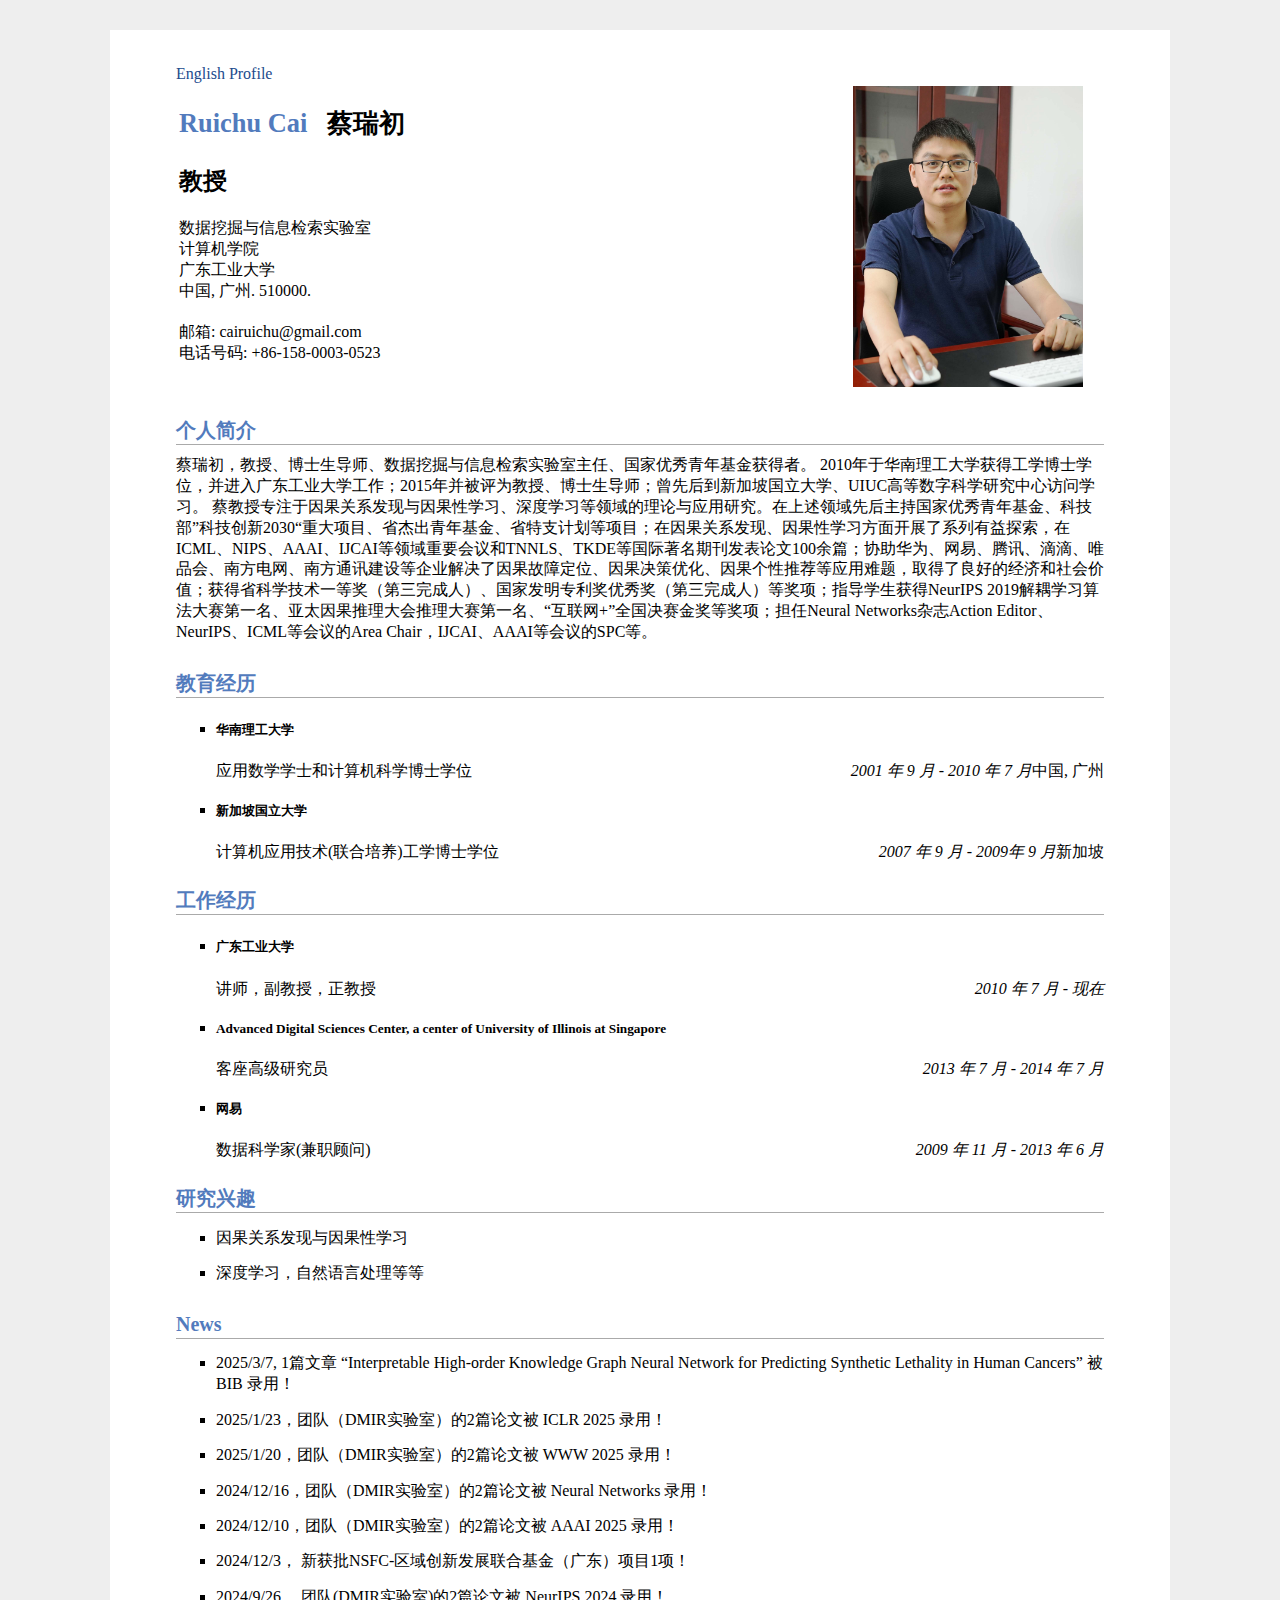
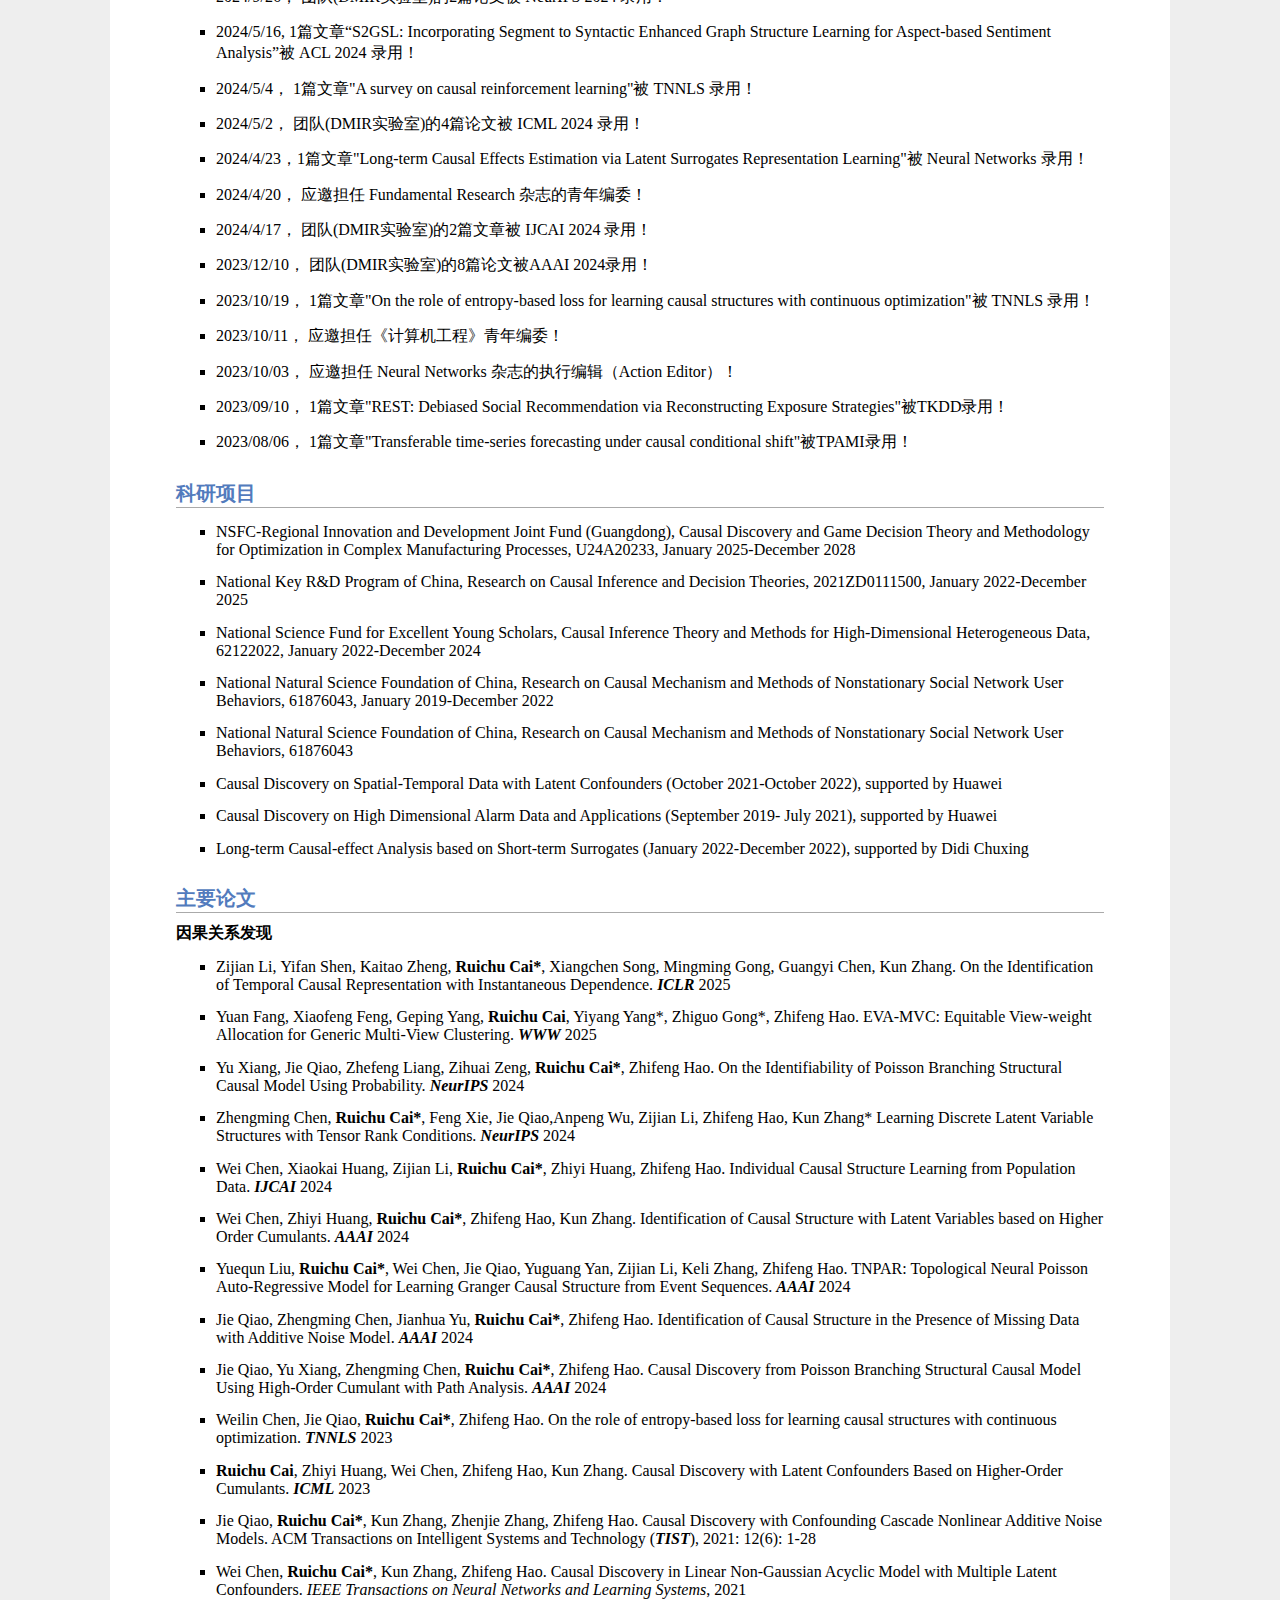
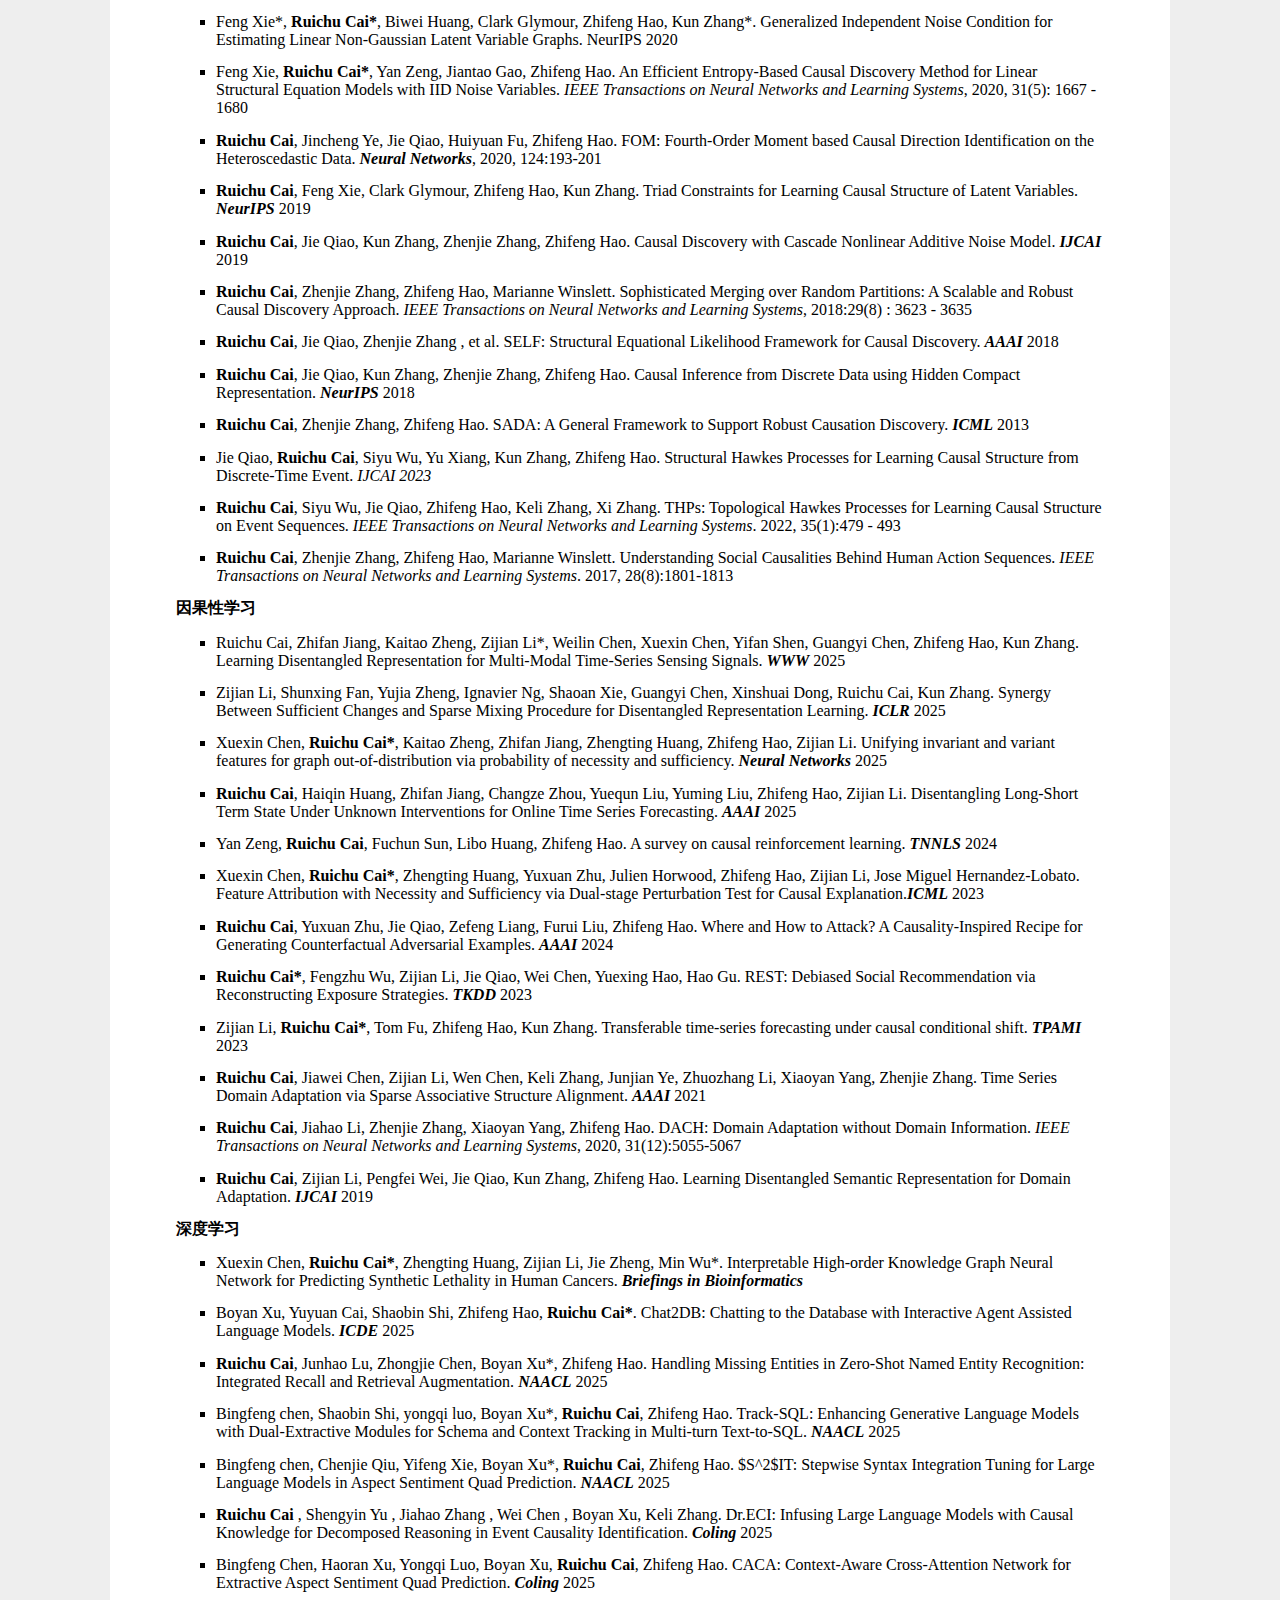
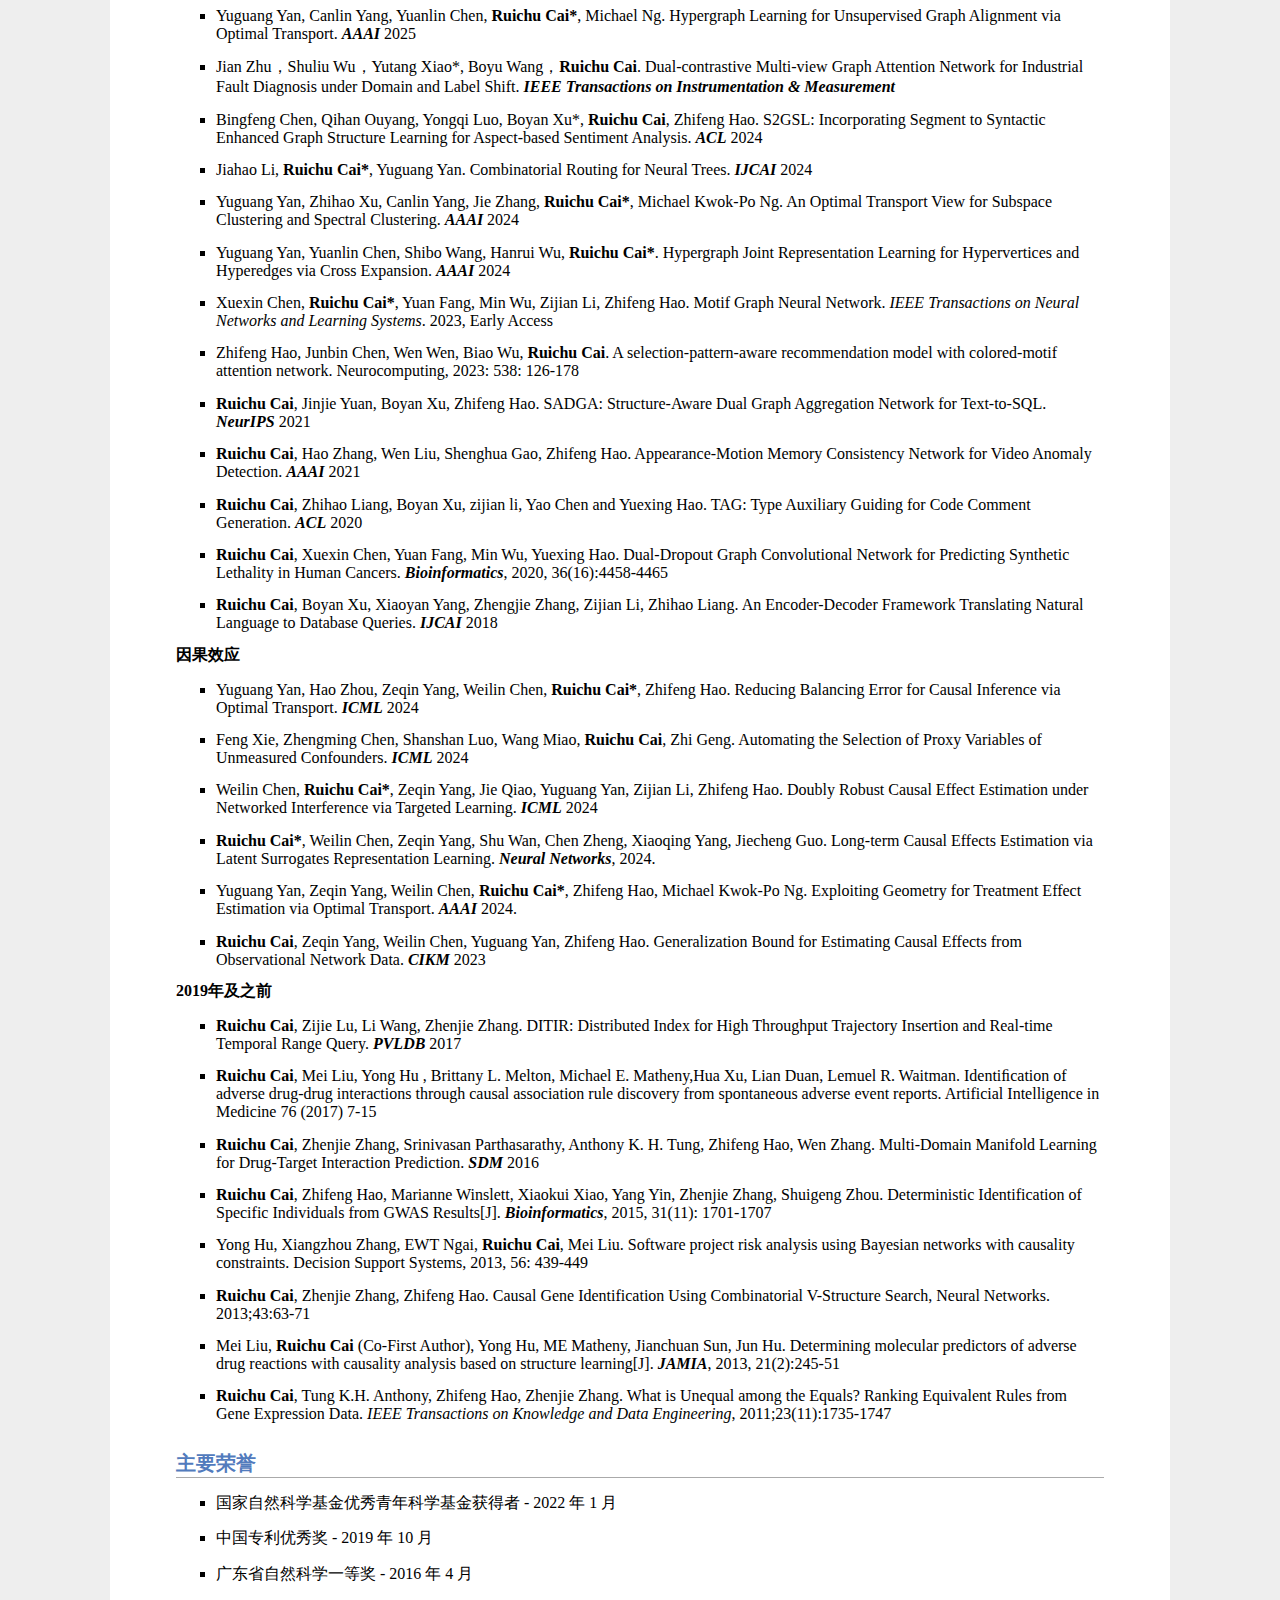
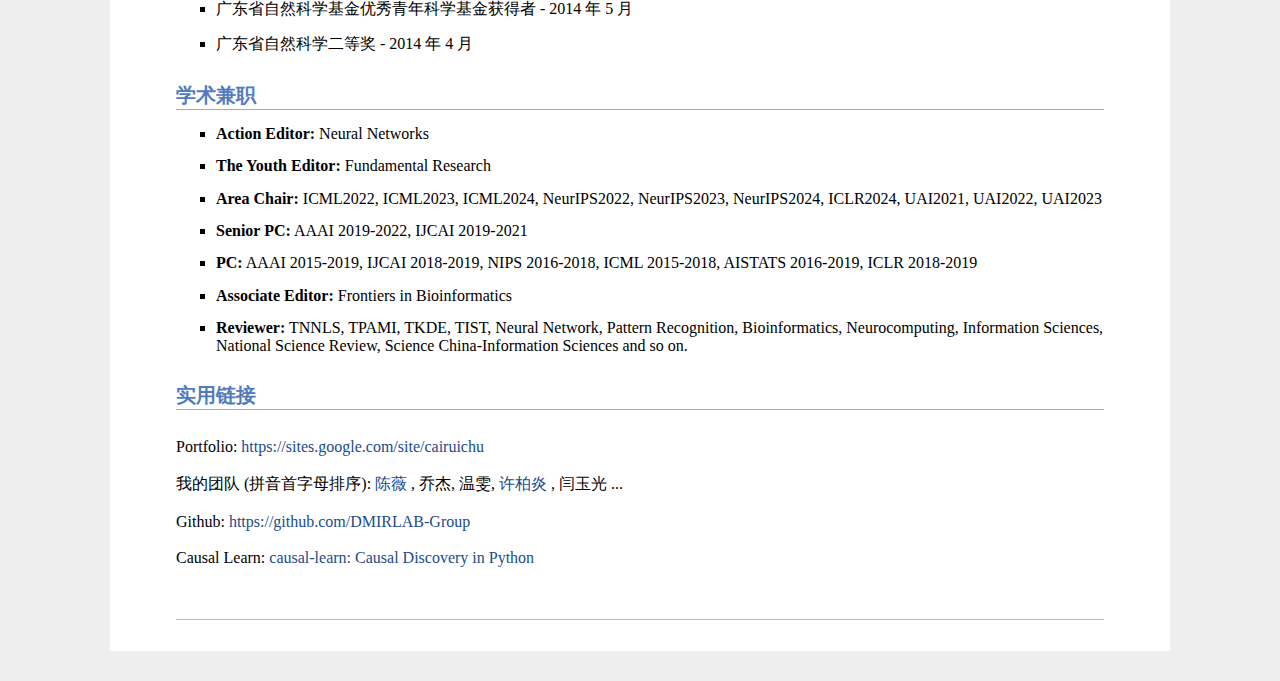
==== commit b5d2c390: "Update index.html" ====
--- a/zh-cn/index.html
+++ b/zh-cn/index.html
@@ -137,6 +137,9 @@
 <h2>News</h2>
 	<ul>
 	<li>
+	2025/3/7, 1篇文章 “Interpretable High-order Knowledge Graph Neural Network for Predicting Synthetic Lethality in Human Cancers” 被 BIB 录用！
+	</li>
+	<li>
 	2025/1/23，团队（DMIR实验室）的2篇论文被 ICLR 2025 录用！	
 	</li>	
 	<li>
@@ -155,16 +158,16 @@
 	2024/9/26， 团队(DMIR实验室)的2篇论文被 NeurIPS 2024 录用！
 	</li>
 	<li>
-	2024/5/16, 一篇文章“S2GSL: Incorporating Segment to Syntactic Enhanced Graph Structure Learning for Aspect-based Sentiment Analysis”被ACL录用！
-	</li>
-	<li>
-	2024/5/4， 一篇文章"A survey on causal reinforcement learning"被TNNLS录用！
+	2024/5/16, 1篇文章“S2GSL: Incorporating Segment to Syntactic Enhanced Graph Structure Learning for Aspect-based Sentiment Analysis”被 ACL 2024 录用！
+	</li>
+	<li>
+	2024/5/4， 1篇文章"A survey on causal reinforcement learning"被 TNNLS 录用！
 	</li>
 	<li>
 	2024/5/2， 团队(DMIR实验室)的4篇论文被 ICML 2024 录用！
 	</li>
 	<li>
-	2024/4/23，一篇文章"Long-term Causal Effects Estimation via Latent Surrogates Representation Learning"被Neural Networks录用！	
+	2024/4/23，1篇文章"Long-term Causal Effects Estimation via Latent Surrogates Representation Learning"被 Neural Networks 录用！	
 	</li>
 	<li>
 	2024/4/20， 应邀担任 Fundamental Research 杂志的青年编委！	
@@ -176,7 +179,7 @@
 	2023/12/10， 团队(DMIR实验室)的8篇论文被AAAI 2024录用！
 	</li>
 		<li>
-	2023/10/19， 1篇文章"On the role of entropy-based loss for learning causal structures with continuous optimization"被TNNLS录用！
+	2023/10/19， 1篇文章"On the role of entropy-based loss for learning causal structures with continuous optimization"被 TNNLS 录用！
 	</li>
 		<li>
 	2023/10/11， 应邀担任《计算机工程》青年编委！
@@ -356,6 +359,9 @@
 <font size="3"><b>深度学习</b></font>
 
 <ul>
+<li>
+	Xuexin Chen, <b>Ruichu Cai*</b>, Zhengting Huang, Zijian Li, Jie Zheng, Min Wu*. Interpretable High-order Knowledge Graph Neural Network for Predicting Synthetic Lethality in Human Cancers. <i><b>Briefings in Bioinformatics</b></i>
+</li>	
 <li>
 	Boyan Xu, Yuyuan Cai, Shaobin Shi, Zhifeng Hao, <b>Ruichu Cai*</b>. Chat2DB: Chatting to the Database with Interactive Agent Assisted Language Models. <i><b>ICDE</b></i> 2025
 </li>
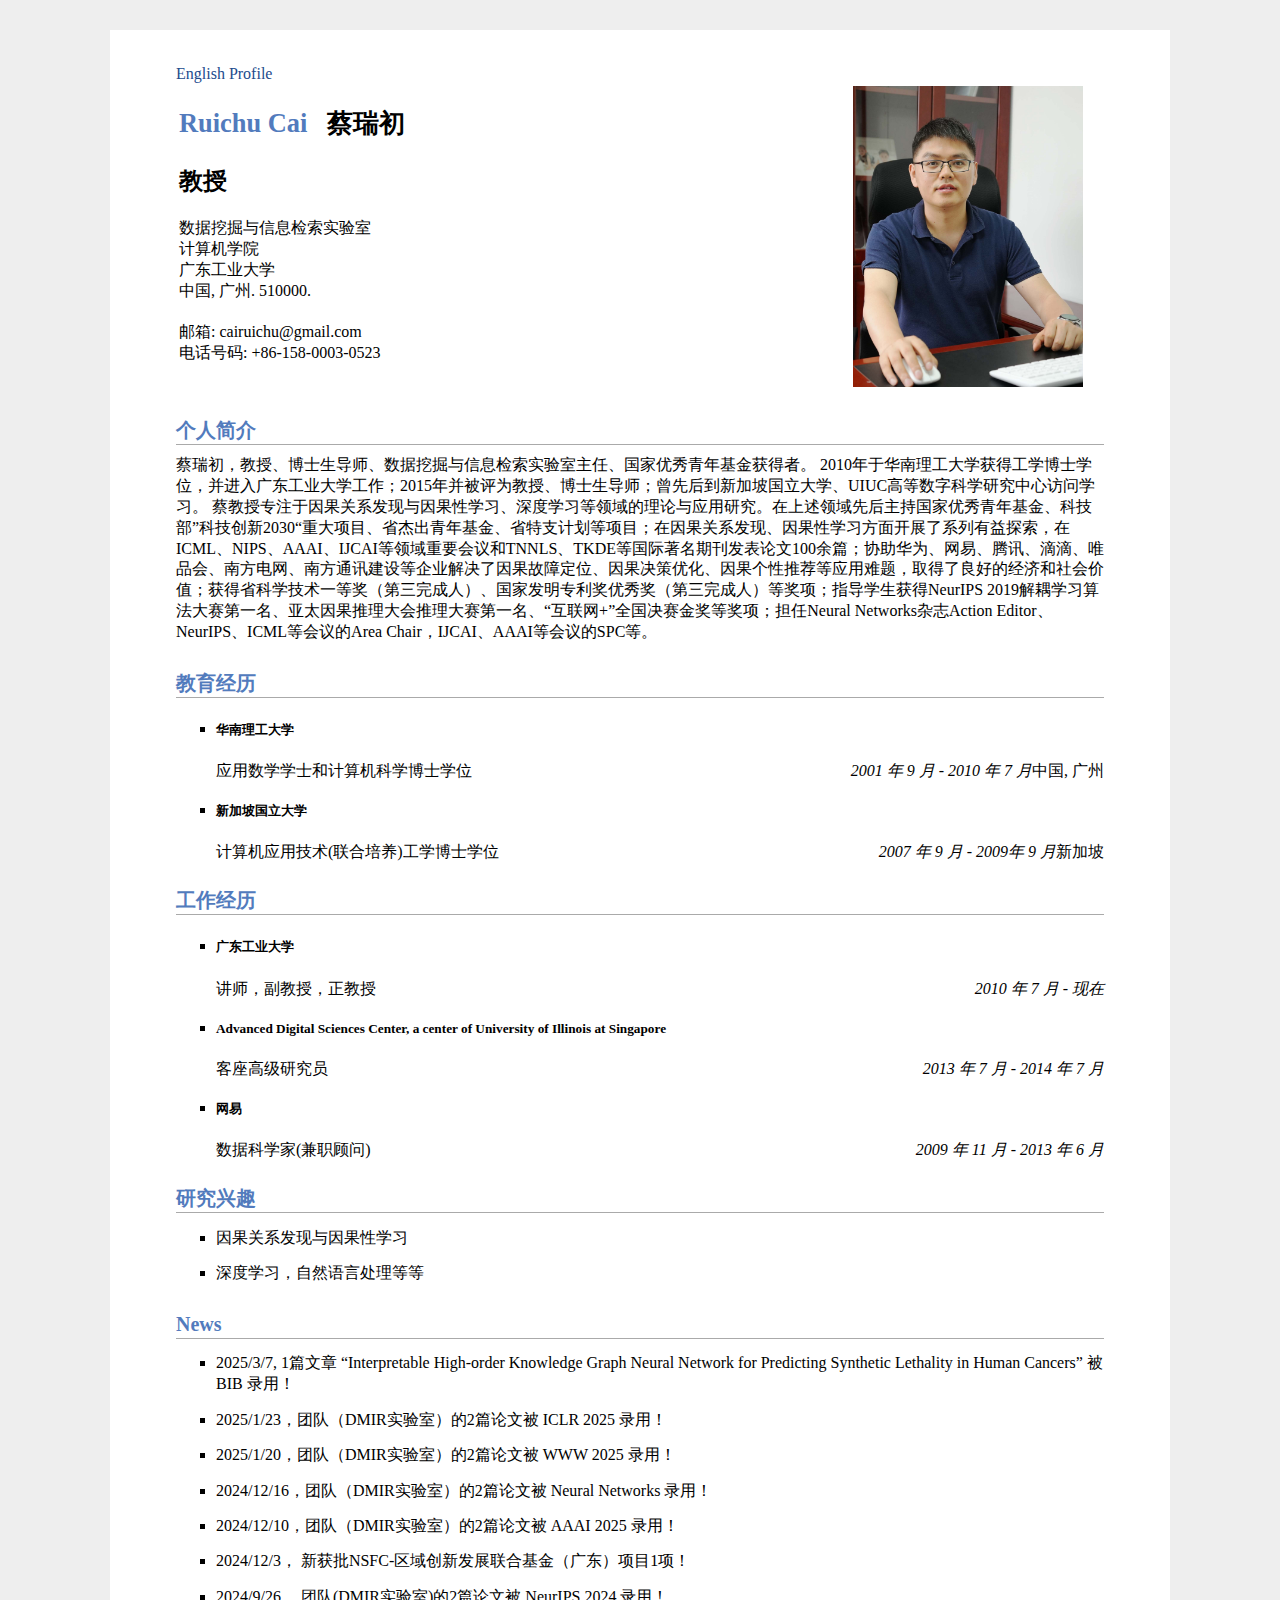
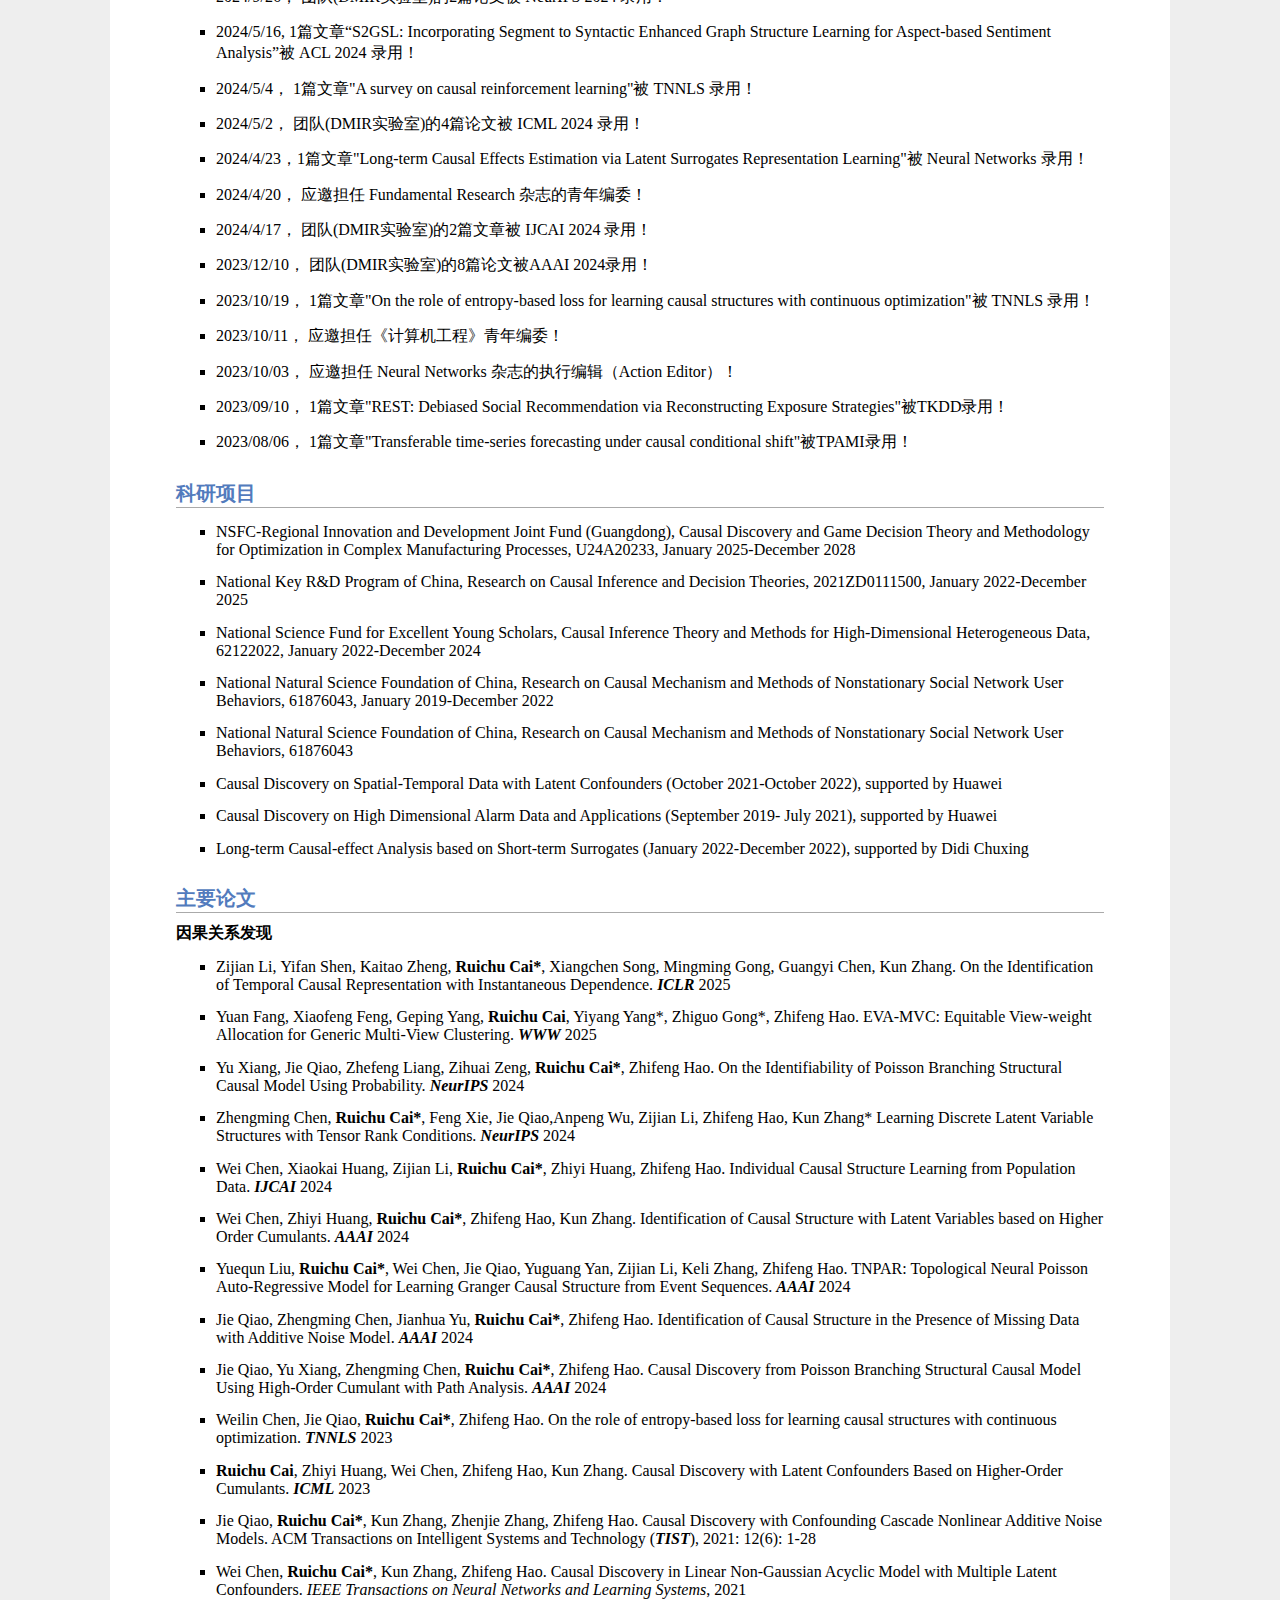
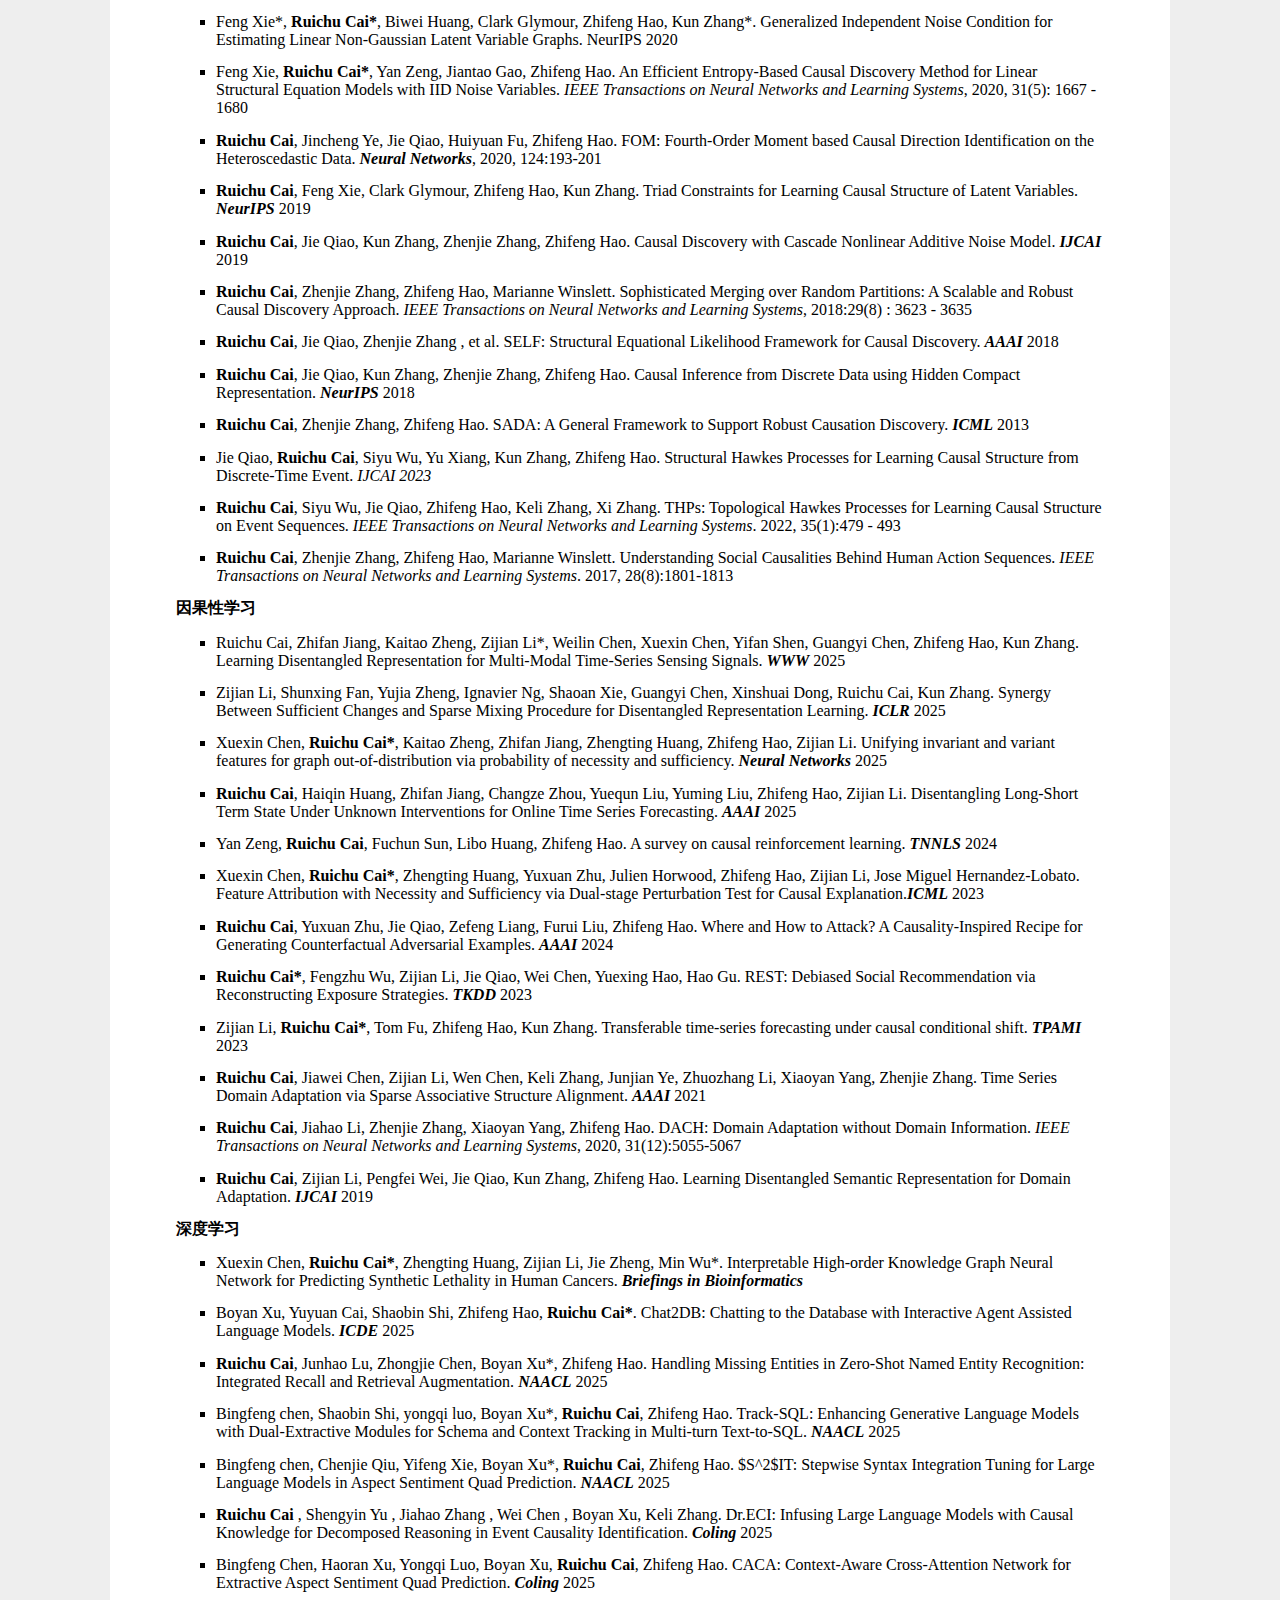
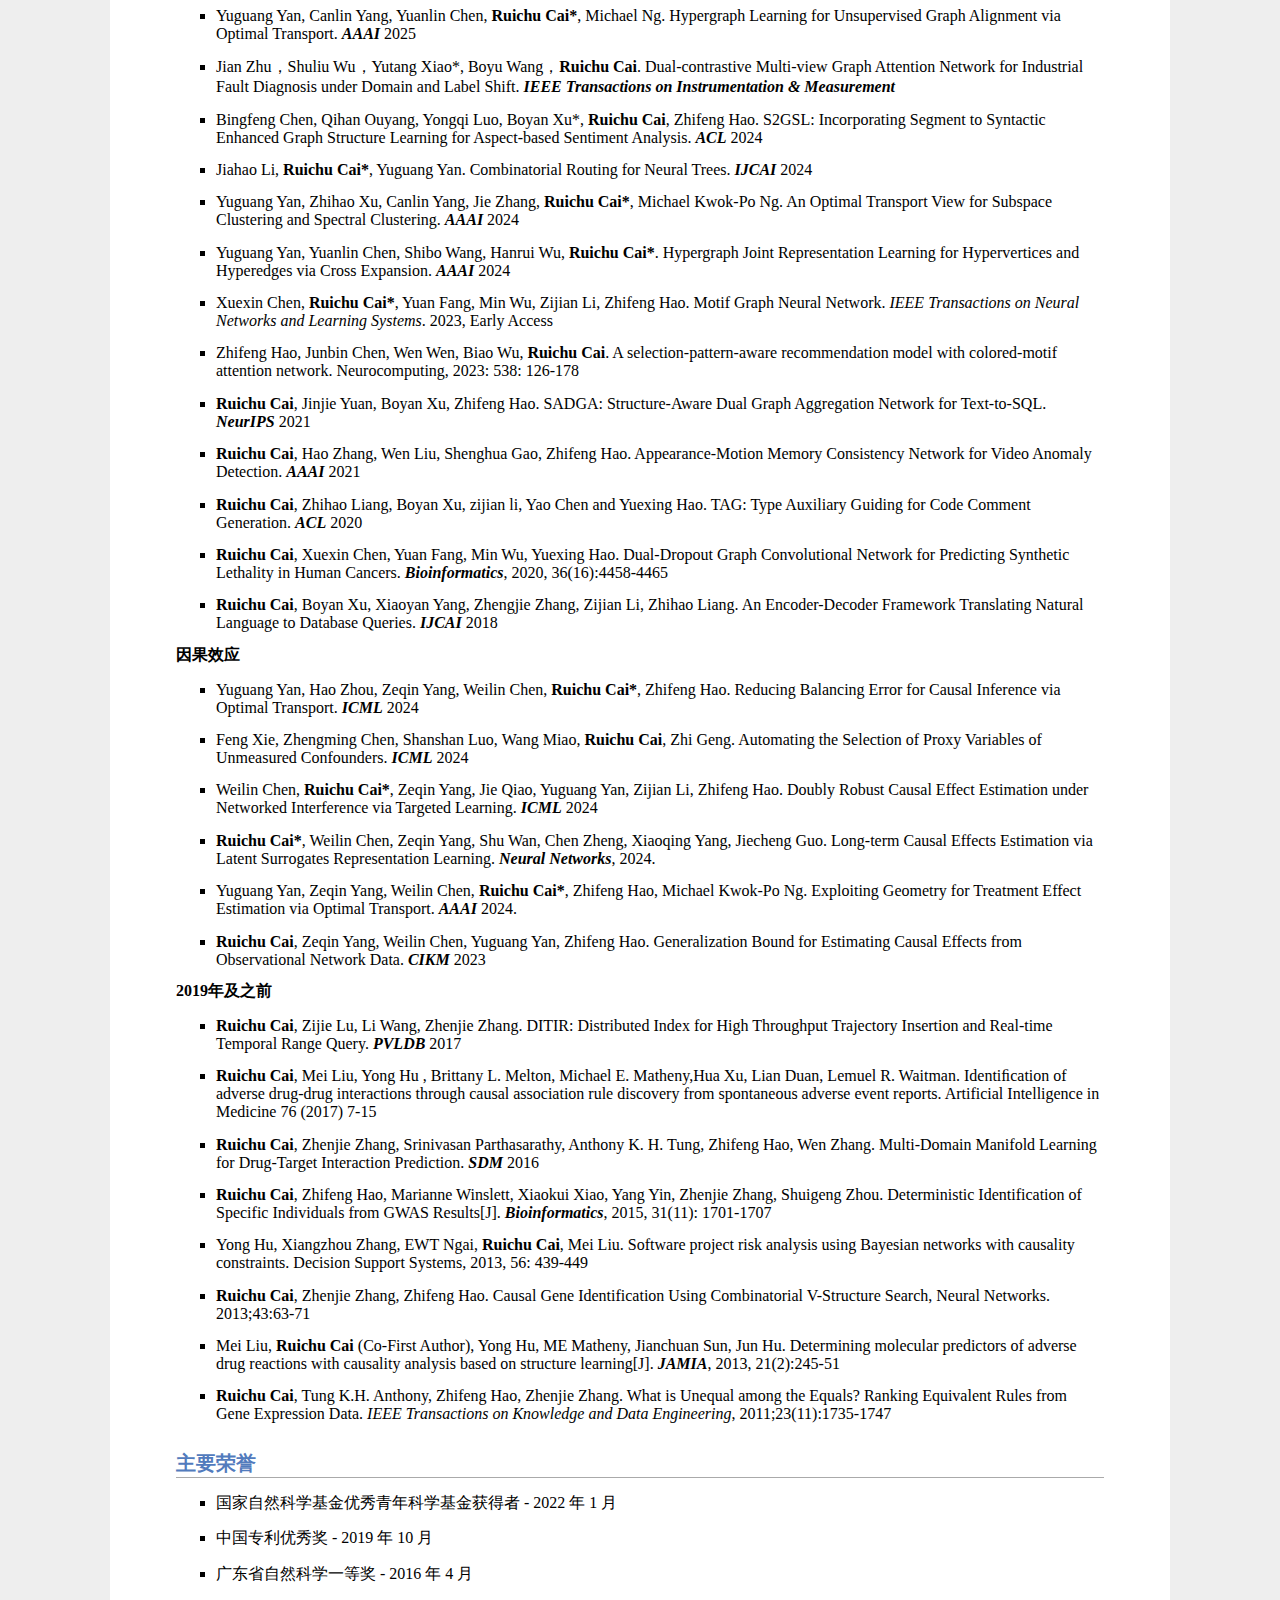
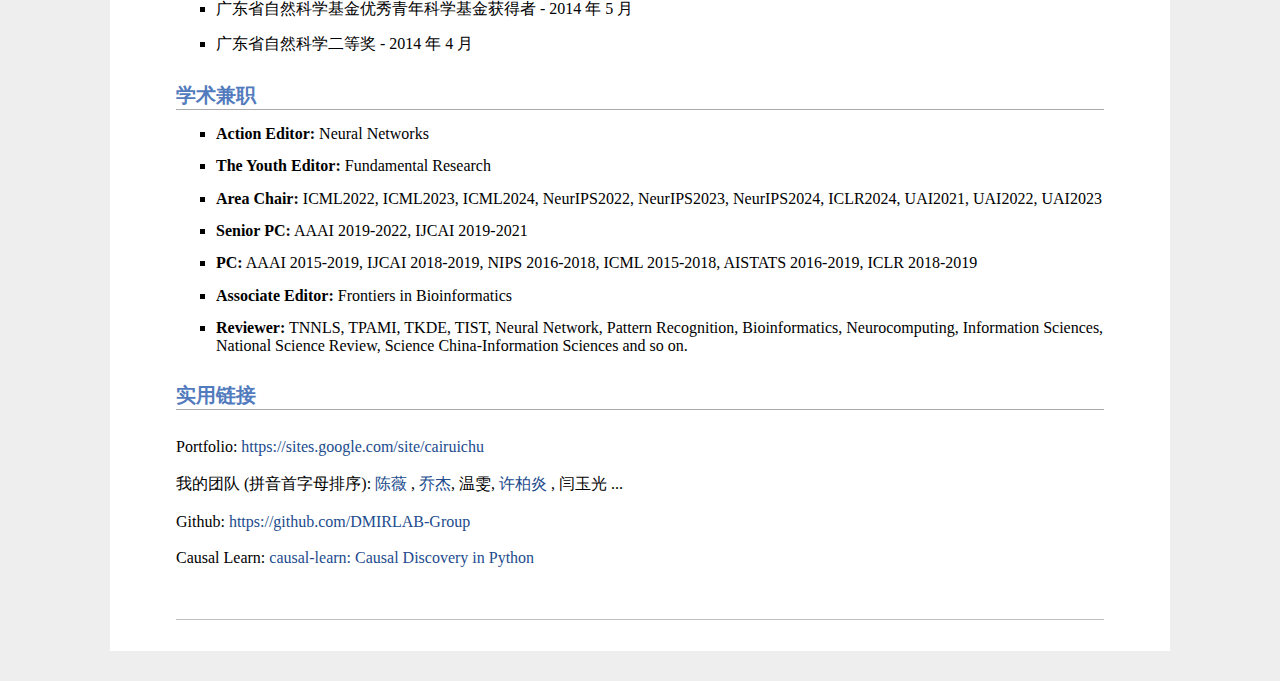
==== commit a58125ec: "Update index.html" ====
--- a/zh-cn/index.html
+++ b/zh-cn/index.html
@@ -530,7 +530,7 @@
 Portfolio:  <a href="https://sites.google.com/site/cairuichu">https://sites.google.com/site/cairuichu </a>
 <br>
 <br>
-我的团队 (拼音首字母排序):   <a href="https://chenweidelight.github.io/">陈薇 </a>, 乔杰, 温雯, <a href="https://boyanxu1.github.io/">许柏炎 </a>, 闫玉光 ... 
+我的团队 (拼音首字母排序):   <a href="https://chenweidelight.github.io/">陈薇 </a>, <a href="https://jie-qiao.github.io/">乔杰</a>, 温雯, <a href="https://boyanxu1.github.io/">许柏炎 </a>, 闫玉光 ... 
 <br>	
 <br>
 Github: <a href="https://github.com/DMIRLAB-Group">https://github.com/DMIRLAB-Group
